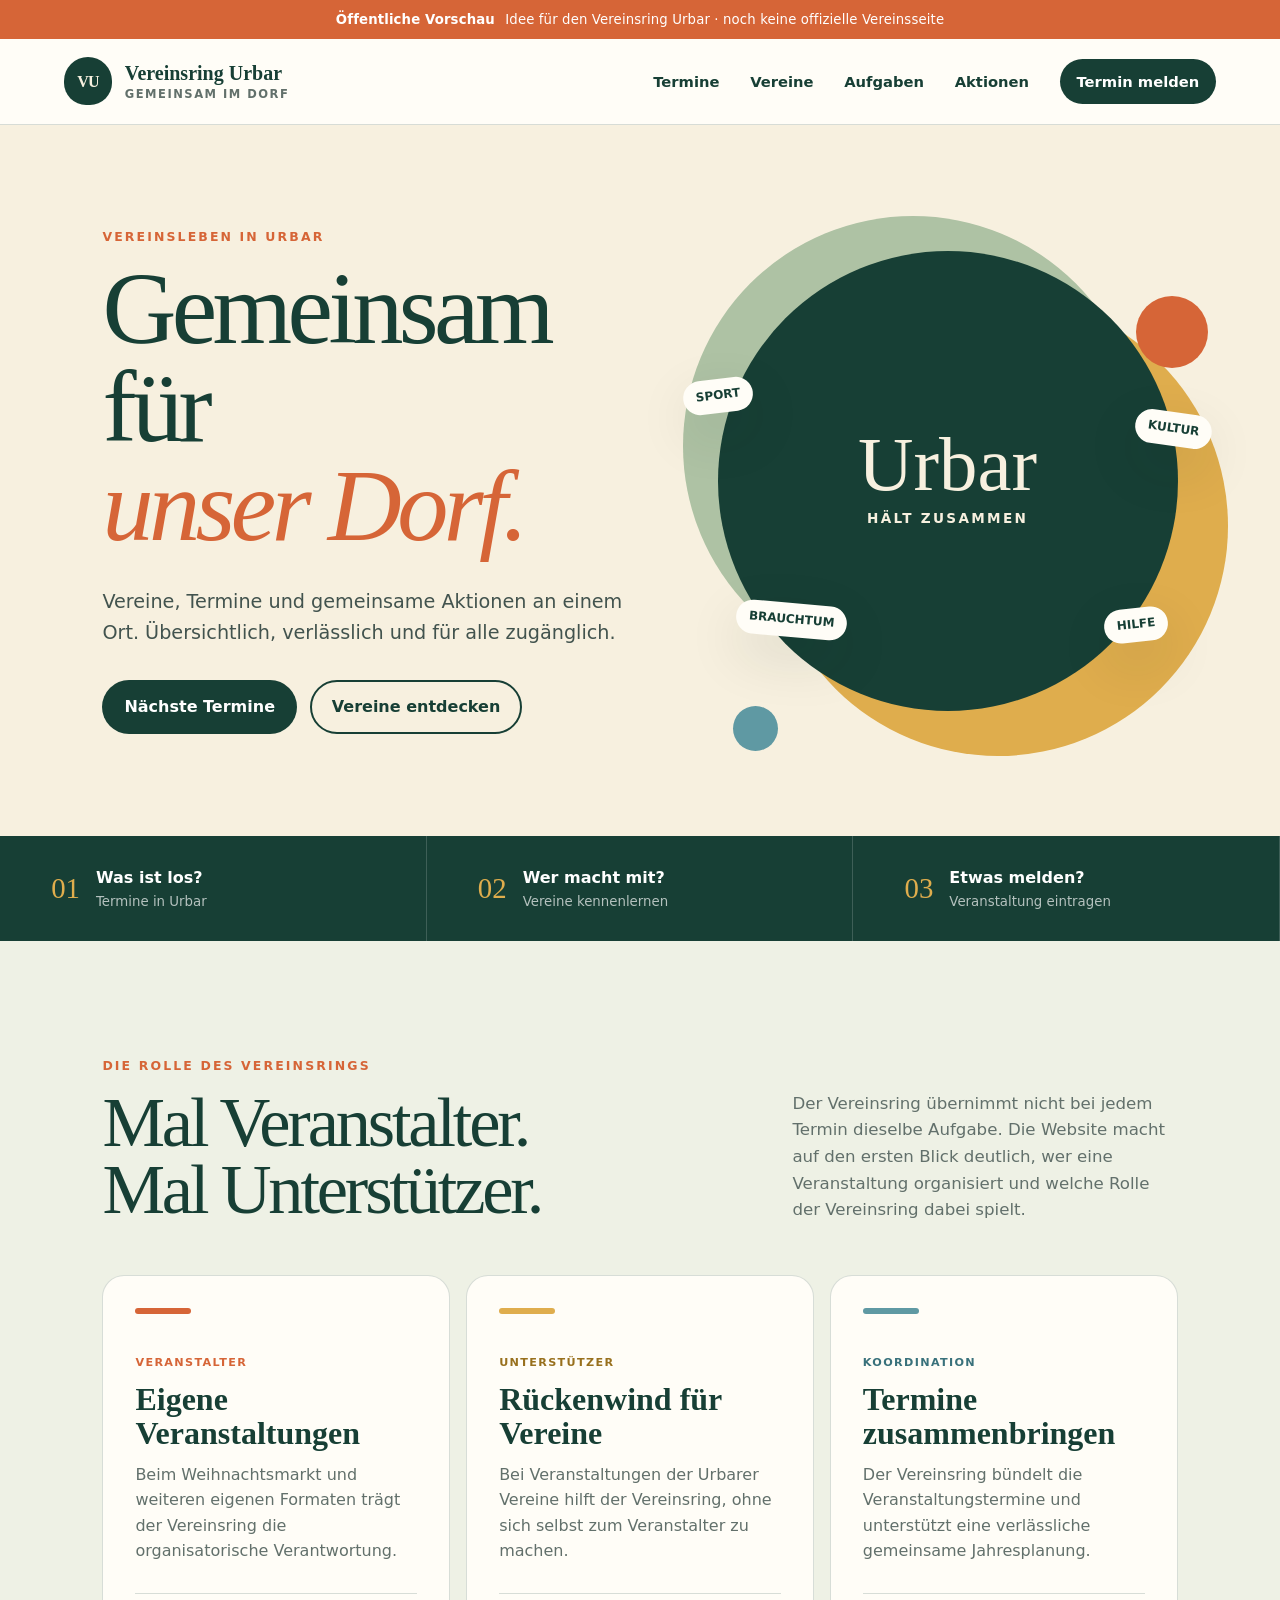
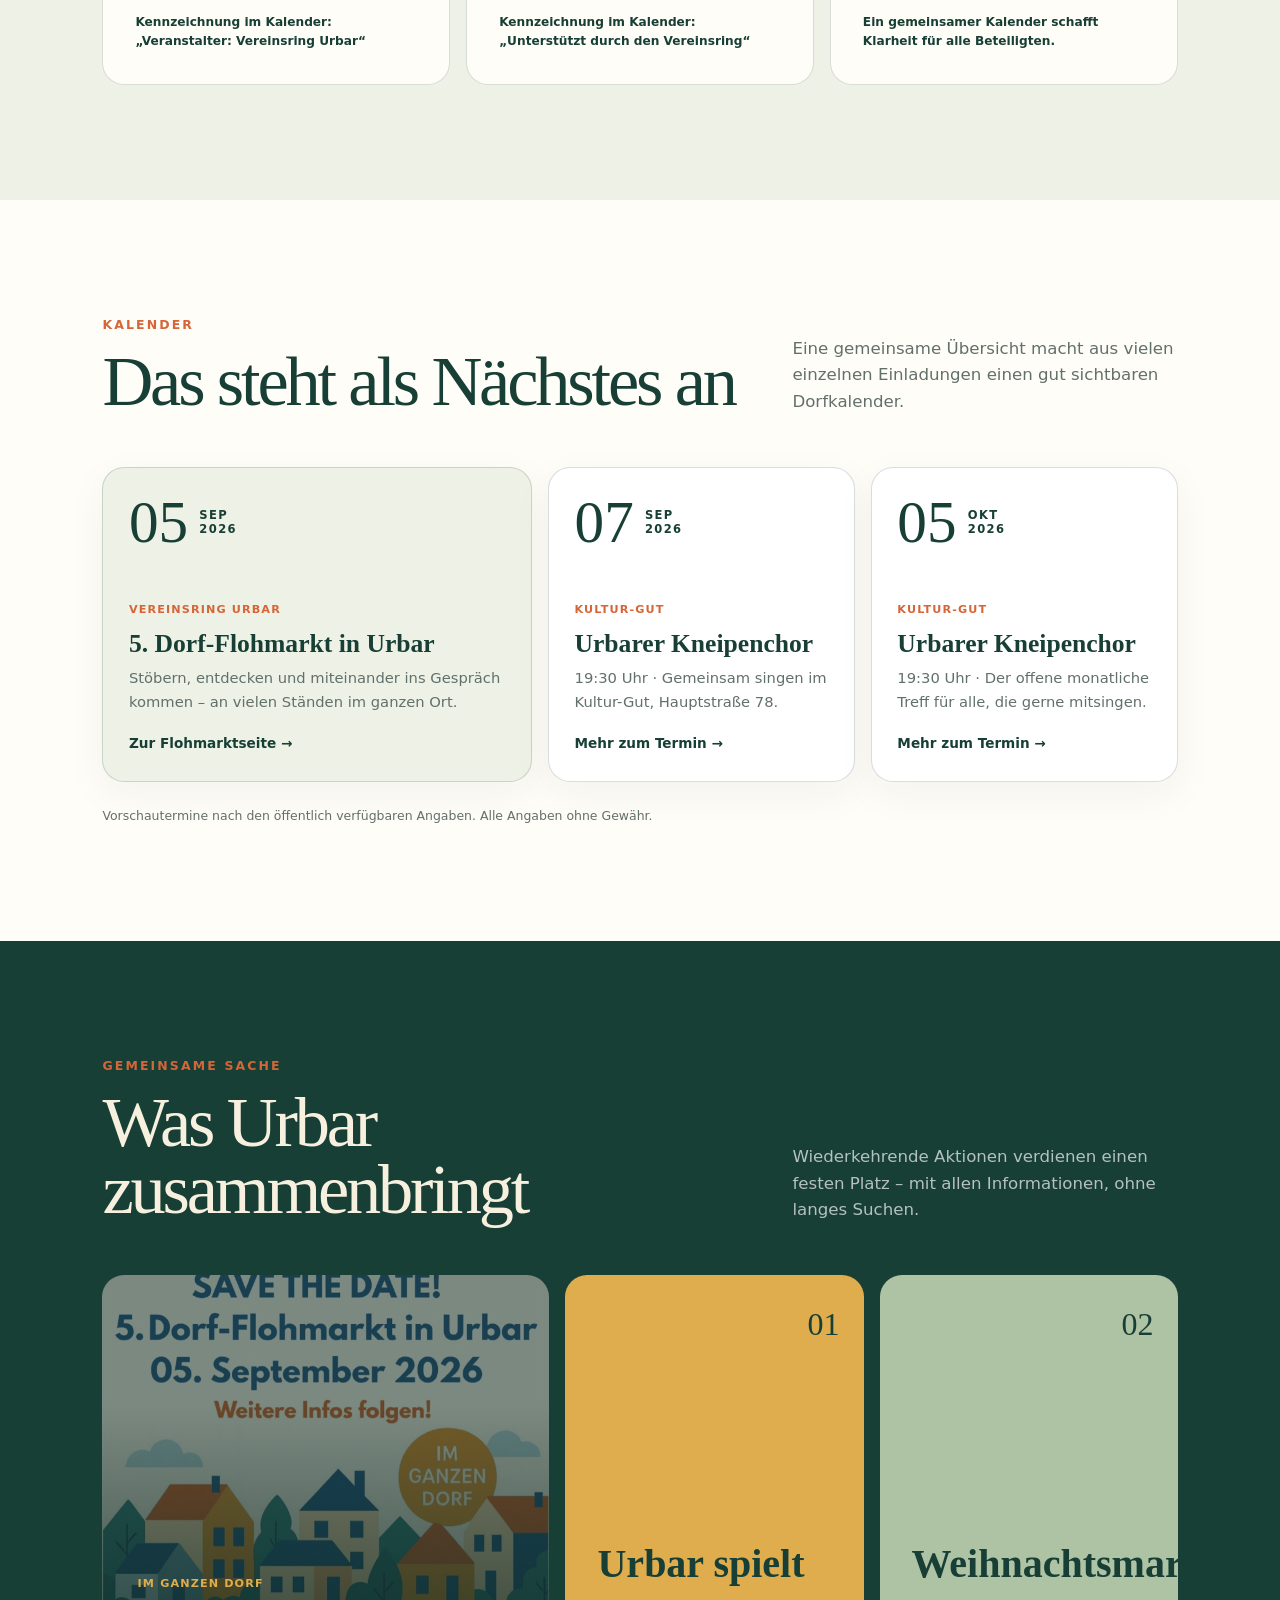
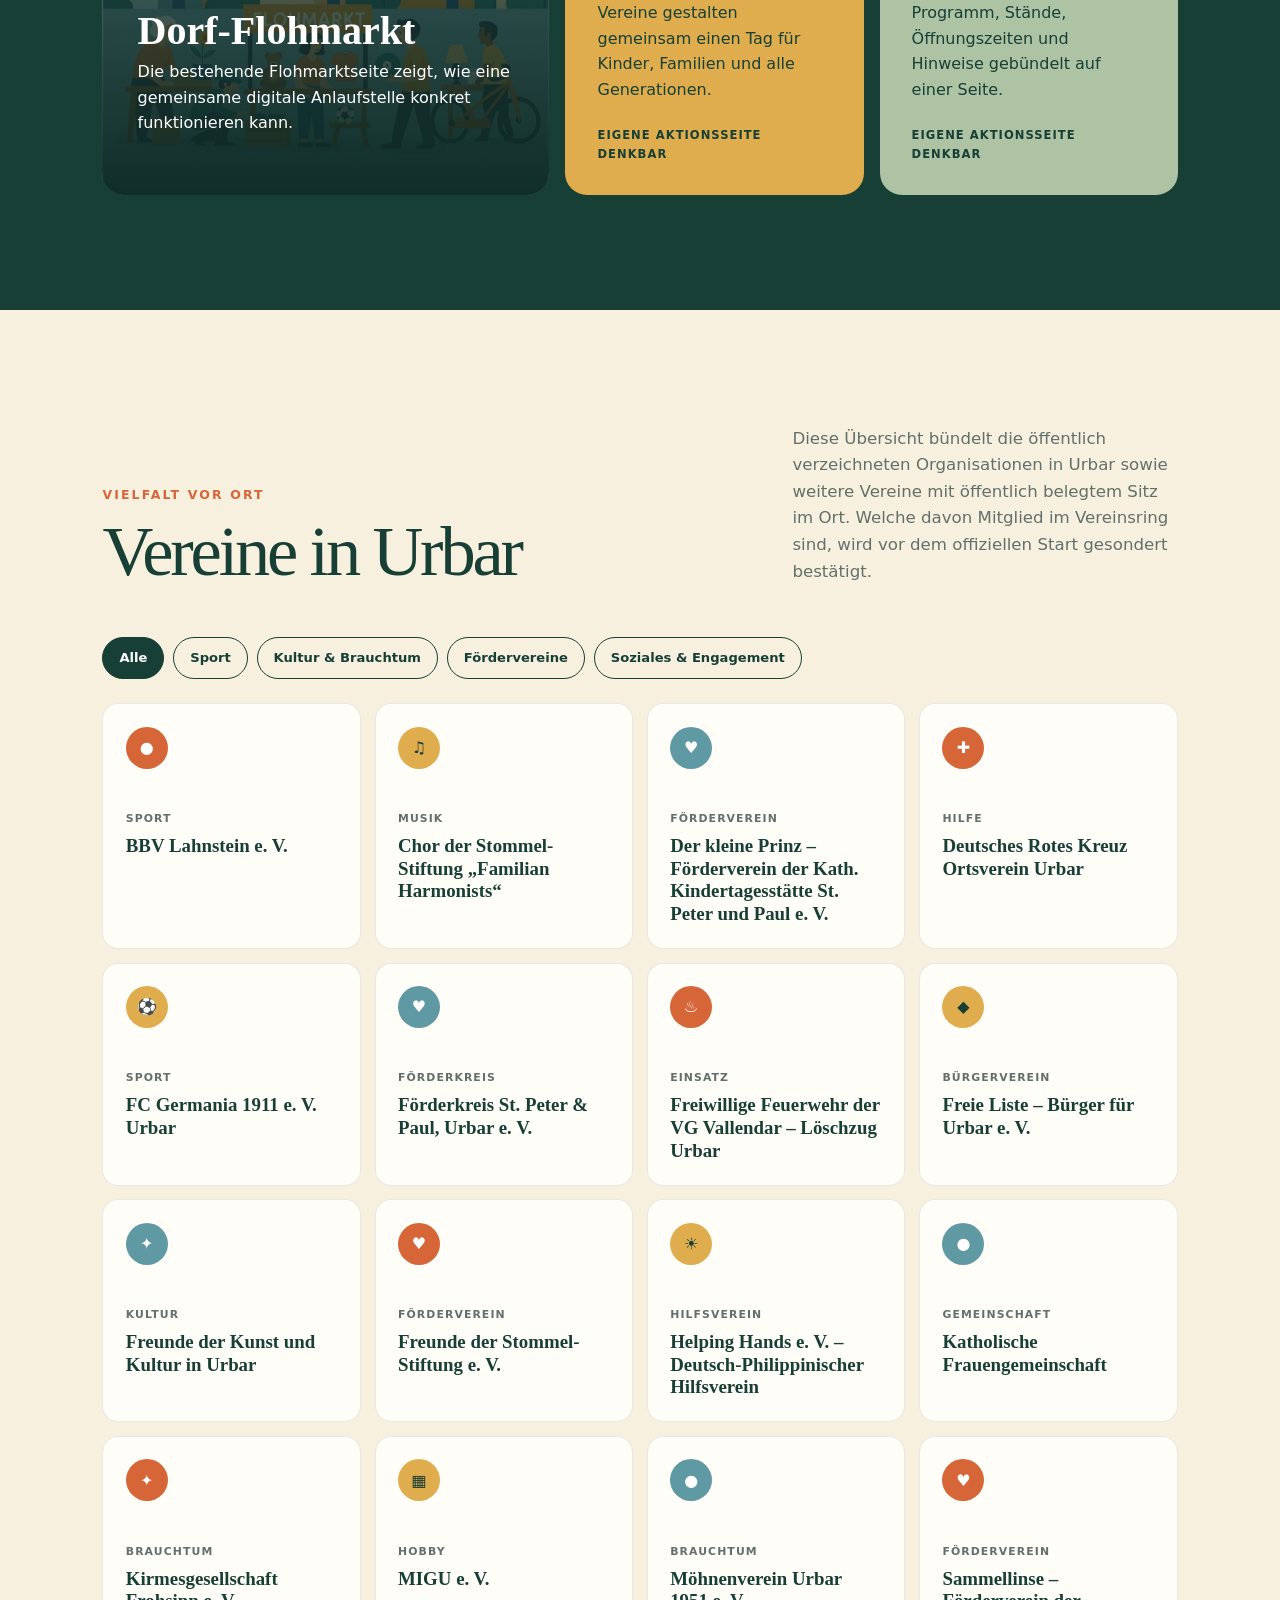
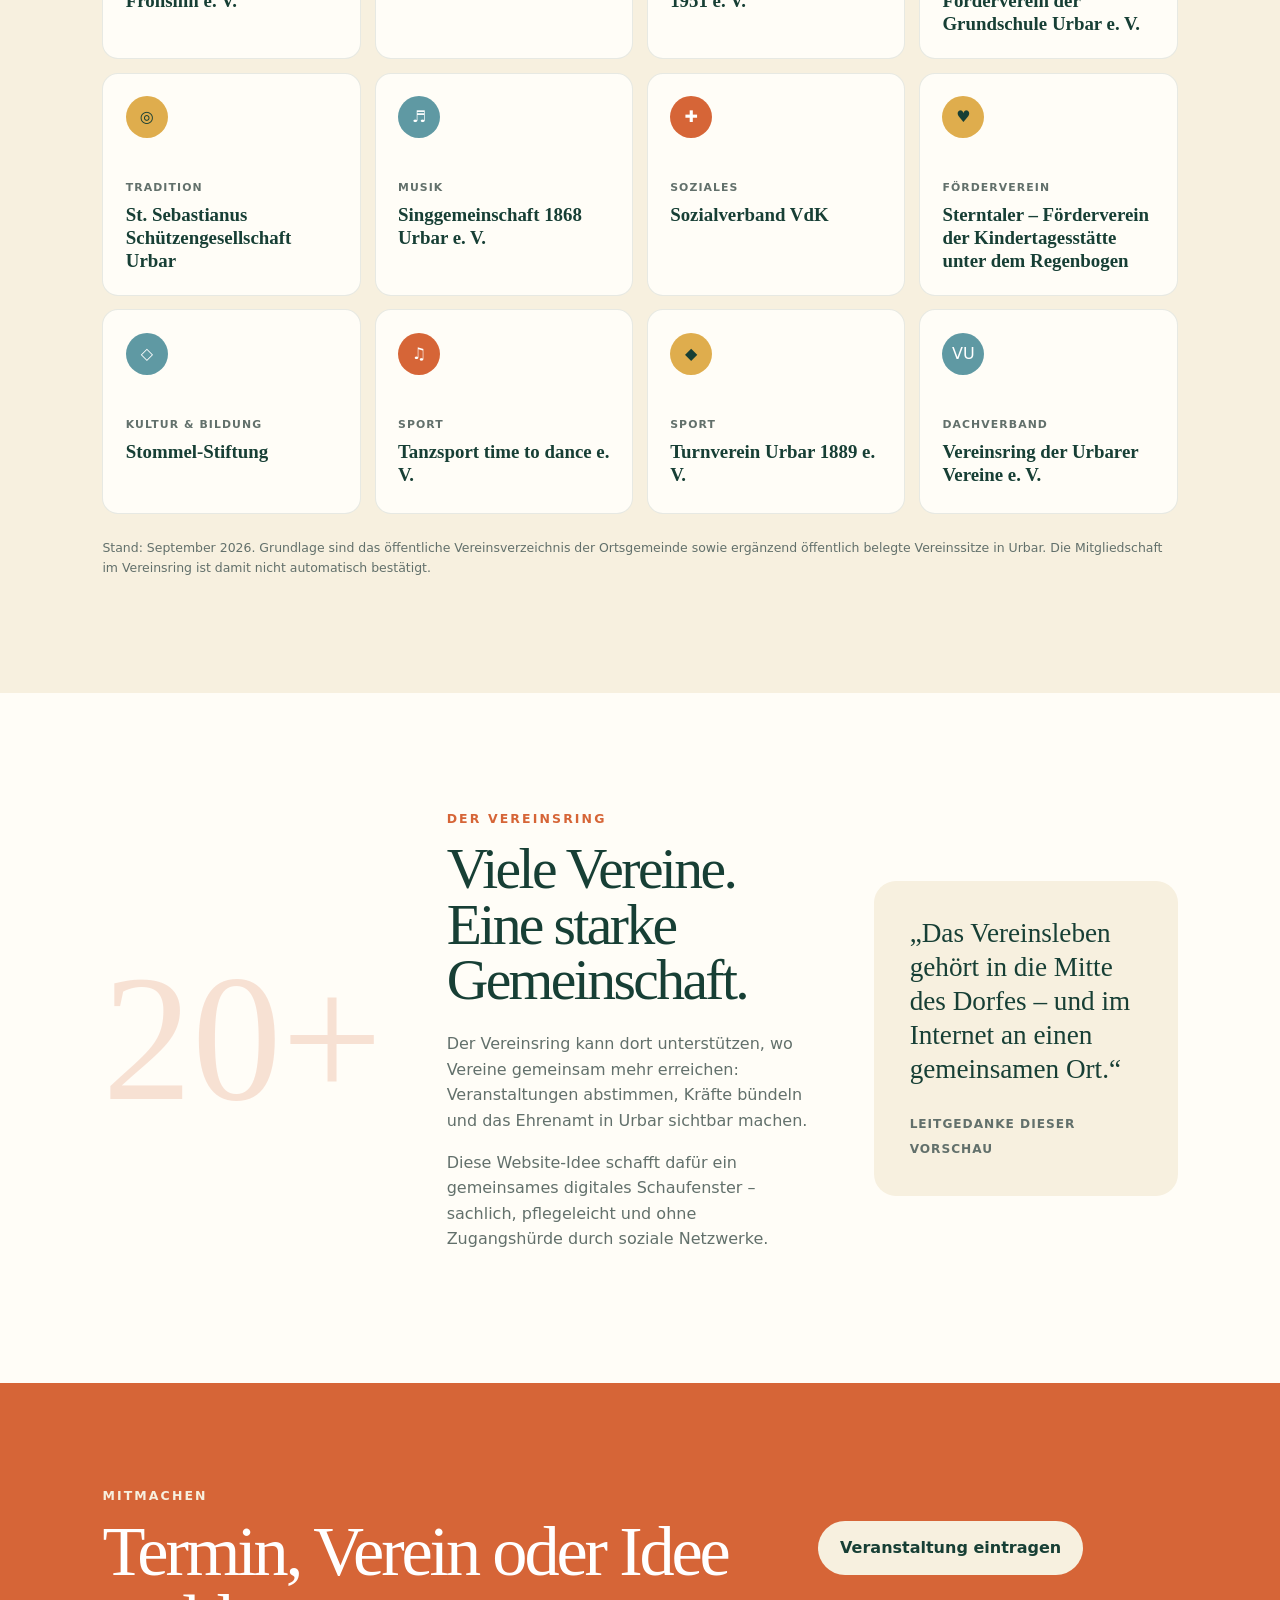
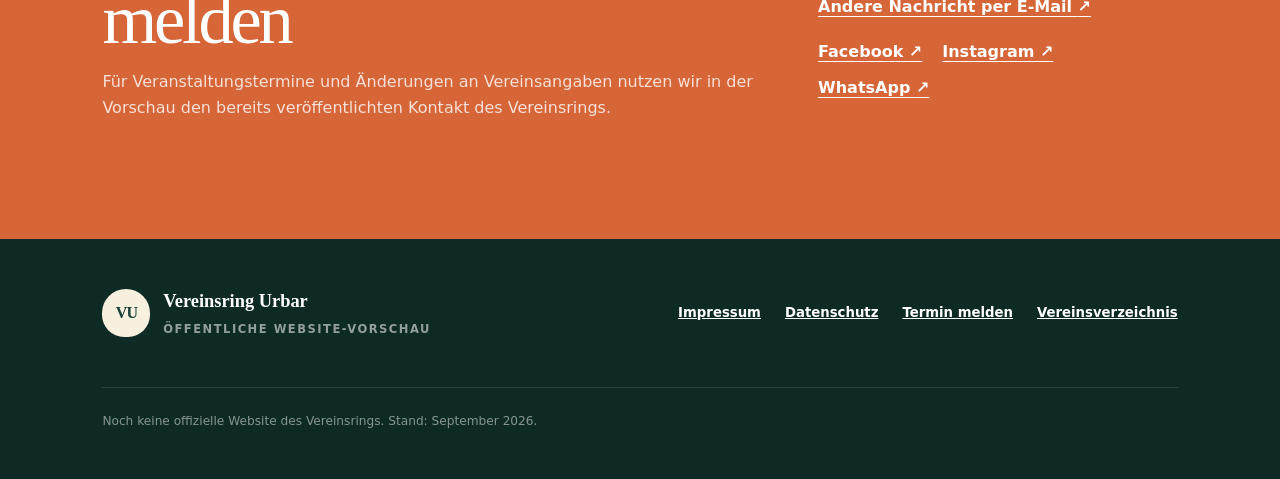
==== index.html @ b44de8c5 "Vereinsverzeichnis und Meldeformular vervollständigen" ====
<!doctype html>
<html lang="de">
<head>
  <meta charset="utf-8">
  <meta name="viewport" content="width=device-width, initial-scale=1">
  <meta name="description" content="Öffentliche Vorschau für eine gemeinsame Website des Vereinsrings und der Vereine in Urbar.">
  <meta name="theme-color" content="#173f35">
  <meta property="og:title" content="Vereinsring Urbar · Gemeinsam für unser Dorf">
  <meta property="og:description" content="Vereine, Termine und gemeinsame Aktionen in Urbar an einem Ort.">
  <meta property="og:type" content="website">
  <meta property="og:url" content="https://mpusceddu.github.io/vereinsring-urbar/">
  <meta property="og:image" content="https://mpusceddu.github.io/vereinsring-urbar/assets/og-vereinsring-urbar.png">
  <title>Vereinsring Urbar · Öffentliche Vorschau</title>
  <link rel="icon" href="assets/favicon.svg" type="image/svg+xml">
  <link rel="stylesheet" href="styles.css?v=20260902-9">
  <script src="script.js?v=20260902-1" defer></script>
</head>
<body>
  <a class="skip-link" href="#inhalt">Zum Inhalt springen</a>

  <div class="preview-bar">
    <strong>Öffentliche Vorschau</strong>
    <span>Idee für den Vereinsring Urbar · noch keine offizielle Vereinsseite</span>
  </div>

  <header class="site-header">
    <a class="brand" href="index.html" aria-label="Vereinsring Urbar – Startseite">
      <span class="brand-mark" aria-hidden="true">VU</span>
      <span>
        <strong>Vereinsring Urbar</strong>
        <small>Gemeinsam im Dorf</small>
      </span>
    </a>
    <button class="menu-button" type="button" aria-expanded="false" aria-controls="hauptnavigation">
      <span></span><span></span><span></span>
      <span class="sr-only">Menü öffnen</span>
    </button>
    <nav id="hauptnavigation" class="main-nav" aria-label="Hauptnavigation">
      <a href="#termine">Termine</a>
      <a href="#vereine">Vereine</a>
      <a href="#aufgaben">Aufgaben</a>
      <a href="#aktionen">Aktionen</a>
      <a class="nav-button" href="veranstaltung-melden.html">Termin melden</a>
    </nav>
  </header>

  <main id="inhalt">
    <section class="hero">
      <div class="hero-copy">
        <p class="eyebrow">Vereinsleben in Urbar</p>
        <h1>Gemeinsam für<br><em>unser Dorf.</em></h1>
        <p class="hero-lead">Vereine, Termine und gemeinsame Aktionen an einem Ort. Übersichtlich, verlässlich und für alle zugänglich.</p>
        <div class="hero-actions">
          <a class="button button-primary" href="#termine">Nächste Termine</a>
          <a class="button button-secondary" href="#vereine">Vereine entdecken</a>
        </div>
      </div>
      <div class="hero-visual" aria-hidden="true">
        <div class="community-circle">
          <span class="circle-word word-1">Sport</span>
          <span class="circle-word word-2">Kultur</span>
          <span class="circle-word word-3">Brauchtum</span>
          <span class="circle-word word-4">Hilfe</span>
          <strong>Urbar</strong>
          <small>hält zusammen</small>
        </div>
      </div>
    </section>

    <section class="quick-strip" aria-label="Schnelleinstieg">
      <a href="#termine"><span>01</span><strong>Was ist los?</strong><small>Termine in Urbar</small></a>
      <a href="#vereine"><span>02</span><strong>Wer macht mit?</strong><small>Vereine kennenlernen</small></a>
      <a href="veranstaltung-melden.html"><span>03</span><strong>Etwas melden?</strong><small>Veranstaltung eintragen</small></a>
    </section>

    <section id="aufgaben" class="section role-section">
      <div class="section-heading">
        <div>
          <p class="eyebrow">Die Rolle des Vereinsrings</p>
          <h2>Mal Veranstalter.<br>Mal Unterstützer.</h2>
        </div>
        <p>Der Vereinsring übernimmt nicht bei jedem Termin dieselbe Aufgabe. Die Website macht auf den ersten Blick deutlich, wer eine Veranstaltung organisiert und welche Rolle der Vereinsring dabei spielt.</p>
      </div>

      <div class="role-grid">
        <article class="role-card role-host">
          <span class="role-label">Veranstalter</span>
          <h3>Eigene Veranstaltungen</h3>
          <p>Beim Weihnachtsmarkt und weiteren eigenen Formaten trägt der Vereinsring die organisatorische Verantwortung.</p>
          <small>Kennzeichnung im Kalender: „Veranstalter: Vereinsring Urbar“</small>
        </article>
        <article class="role-card role-support">
          <span class="role-label">Unterstützer</span>
          <h3>Rückenwind für Vereine</h3>
          <p>Bei Veranstaltungen der Urbarer Vereine hilft der Vereinsring, ohne sich selbst zum Veranstalter zu machen.</p>
          <small>Kennzeichnung im Kalender: „Unterstützt durch den Vereinsring“</small>
        </article>
        <article class="role-card role-coordinate">
          <span class="role-label">Koordination</span>
          <h3>Termine zusammenbringen</h3>
          <p>Der Vereinsring bündelt die Veranstaltungstermine und unterstützt eine verlässliche gemeinsame Jahresplanung.</p>
          <small>Ein gemeinsamer Kalender schafft Klarheit für alle Beteiligten.</small>
        </article>
      </div>
    </section>

    <section id="termine" class="section section-light">
      <div class="section-heading">
        <div>
          <p class="eyebrow">Kalender</p>
          <h2>Das steht als Nächstes an</h2>
        </div>
        <p>Eine gemeinsame Übersicht macht aus vielen einzelnen Einladungen einen gut sichtbaren Dorfkalender.</p>
      </div>

      <div class="event-grid">
        <article class="event-card event-featured">
          <div class="date-block"><strong>05</strong><span>SEP<br>2026</span></div>
          <div class="event-content">
            <span class="tag">Vereinsring Urbar</span>
            <h3>5. Dorf-Flohmarkt in Urbar</h3>
            <p>Stöbern, entdecken und miteinander ins Gespräch kommen – an vielen Ständen im ganzen Ort.</p>
            <a href="https://dorfflohmarkt-urbar.de/">Zur Flohmarktseite <span aria-hidden="true">→</span></a>
          </div>
        </article>

        <article class="event-card">
          <div class="date-block"><strong>07</strong><span>SEP<br>2026</span></div>
          <div class="event-content">
            <span class="tag">Kultur-Gut</span>
            <h3>Urbarer Kneipenchor</h3>
            <p>19:30 Uhr · Gemeinsam singen im Kultur-Gut, Hauptstraße 78.</p>
            <a href="https://www.urbar.de/m/veranstaltungen/index.php">Mehr zum Termin <span aria-hidden="true">→</span></a>
          </div>
        </article>

        <article class="event-card">
          <div class="date-block"><strong>05</strong><span>OKT<br>2026</span></div>
          <div class="event-content">
            <span class="tag">Kultur-Gut</span>
            <h3>Urbarer Kneipenchor</h3>
            <p>19:30 Uhr · Der offene monatliche Treff für alle, die gerne mitsingen.</p>
            <a href="https://www.urbar.de/m/veranstaltungen/index.php">Mehr zum Termin <span aria-hidden="true">→</span></a>
          </div>
        </article>
      </div>
      <p class="source-note">Vorschautermine nach den öffentlich verfügbaren Angaben. Alle Angaben ohne Gewähr.</p>
    </section>

    <section id="aktionen" class="section section-ink">
      <div class="section-heading inverse">
        <div>
          <p class="eyebrow">Gemeinsame Sache</p>
          <h2>Was Urbar zusammenbringt</h2>
        </div>
        <p>Wiederkehrende Aktionen verdienen einen festen Platz – mit allen Informationen, ohne langes Suchen.</p>
      </div>

      <div class="action-grid">
        <article class="action-card action-image">
          <img src="assets/dorfflohmarkt-urbar-2026.jpg" alt="Ankündigung zum 5. Dorf-Flohmarkt in Urbar am 5. September 2026">
          <div>
            <span class="tag tag-light">Im ganzen Dorf</span>
            <h3>Dorf-Flohmarkt</h3>
            <p>Die bestehende Flohmarktseite zeigt, wie eine gemeinsame digitale Anlaufstelle konkret funktionieren kann.</p>
          </div>
        </article>
        <article class="action-card">
          <span class="action-number">01</span>
          <h3>Urbar spielt</h3>
          <p>Vereine gestalten gemeinsam einen Tag für Kinder, Familien und alle Generationen.</p>
          <span class="status">Eigene Aktionsseite denkbar</span>
        </article>
        <article class="action-card">
          <span class="action-number">02</span>
          <h3>Weihnachtsmarkt</h3>
          <p>Programm, Stände, Öffnungszeiten und Hinweise gebündelt auf einer Seite.</p>
          <span class="status">Eigene Aktionsseite denkbar</span>
        </article>
      </div>
    </section>

    <section id="vereine" class="section section-paper">
      <div class="section-heading">
        <div>
          <p class="eyebrow">Vielfalt vor Ort</p>
          <h2>Vereine in Urbar</h2>
        </div>
        <p>Diese Übersicht bündelt die öffentlich verzeichneten Organisationen in Urbar sowie weitere Vereine mit öffentlich belegtem Sitz im Ort. Welche davon Mitglied im Vereinsring sind, wird vor dem offiziellen Start gesondert bestätigt.</p>
      </div>

      <div class="filter-row" role="group" aria-label="Vereine filtern">
        <button class="filter-button active" type="button" data-filter="alle">Alle</button>
        <button class="filter-button" type="button" data-filter="sport">Sport</button>
        <button class="filter-button" type="button" data-filter="kultur">Kultur &amp; Brauchtum</button>
        <button class="filter-button" type="button" data-filter="foerder">Fördervereine</button>
        <button class="filter-button" type="button" data-filter="engagement">Soziales &amp; Engagement</button>
      </div>

      <div class="club-grid">
        <article class="club-card" data-category="sport"><span class="club-icon" aria-hidden="true">●</span><small>Sport</small><h3>BBV Lahnstein e. V.</h3></article>
        <article class="club-card" data-category="kultur"><span class="club-icon" aria-hidden="true">♫</span><small>Musik</small><h3>Chor der Stommel-Stiftung „Familian Harmonists“</h3></article>
        <article class="club-card" data-category="foerder"><span class="club-icon" aria-hidden="true">♥</span><small>Förderverein</small><h3>Der kleine Prinz – Förderverein der Kath. Kindertagesstätte St. Peter und Paul e. V.</h3></article>
        <article class="club-card" data-category="engagement"><span class="club-icon" aria-hidden="true">✚</span><small>Hilfe</small><h3>Deutsches Rotes Kreuz Ortsverein Urbar</h3></article>
        <article class="club-card" data-category="sport"><span class="club-icon" aria-hidden="true">⚽</span><small>Sport</small><h3>FC Germania 1911 e. V. Urbar</h3></article>
        <article class="club-card" data-category="foerder"><span class="club-icon" aria-hidden="true">♥</span><small>Förderkreis</small><h3>Förderkreis St. Peter &amp; Paul, Urbar e. V.</h3></article>
        <article class="club-card" data-category="engagement"><span class="club-icon" aria-hidden="true">♨</span><small>Einsatz</small><h3>Freiwillige Feuerwehr der VG Vallendar – Löschzug Urbar</h3></article>
        <article class="club-card" data-category="engagement"><span class="club-icon" aria-hidden="true">◆</span><small>Bürgerverein</small><h3>Freie Liste – Bürger für Urbar e. V.</h3></article>
        <article class="club-card" data-category="kultur"><span class="club-icon" aria-hidden="true">✦</span><small>Kultur</small><h3>Freunde der Kunst und Kultur in Urbar</h3></article>
        <article class="club-card" data-category="foerder"><span class="club-icon" aria-hidden="true">♥</span><small>Förderverein</small><h3>Freunde der Stommel-Stiftung e. V.</h3></article>
        <article class="club-card" data-category="engagement"><span class="club-icon" aria-hidden="true">☀</span><small>Hilfsverein</small><h3>Helping Hands e. V. – Deutsch-Philippinischer Hilfsverein</h3></article>
        <article class="club-card" data-category="engagement"><span class="club-icon" aria-hidden="true">●</span><small>Gemeinschaft</small><h3>Katholische Frauengemeinschaft</h3></article>
        <article class="club-card" data-category="kultur"><span class="club-icon" aria-hidden="true">✦</span><small>Brauchtum</small><h3>Kirmesgesellschaft Frohsinn e. V.</h3></article>
        <article class="club-card" data-category="kultur"><span class="club-icon" aria-hidden="true">▦</span><small>Hobby</small><h3>MIGU e. V.</h3></article>
        <article class="club-card" data-category="kultur"><span class="club-icon" aria-hidden="true">●</span><small>Brauchtum</small><h3>Möhnenverein Urbar 1951 e. V.</h3></article>
        <article class="club-card" data-category="foerder"><span class="club-icon" aria-hidden="true">♥</span><small>Förderverein</small><h3>Sammellinse – Förderverein der Grundschule Urbar e. V.</h3></article>
        <article class="club-card" data-category="kultur"><span class="club-icon" aria-hidden="true">◎</span><small>Tradition</small><h3>St. Sebastianus Schützengesellschaft Urbar</h3></article>
        <article class="club-card" data-category="kultur"><span class="club-icon" aria-hidden="true">♬</span><small>Musik</small><h3>Singgemeinschaft 1868 Urbar e. V.</h3></article>
        <article class="club-card" data-category="engagement"><span class="club-icon" aria-hidden="true">✚</span><small>Soziales</small><h3>Sozialverband VdK</h3></article>
        <article class="club-card" data-category="foerder"><span class="club-icon" aria-hidden="true">♥</span><small>Förderverein</small><h3>Sterntaler – Förderverein der Kindertagesstätte unter dem Regenbogen</h3></article>
        <article class="club-card" data-category="kultur"><span class="club-icon" aria-hidden="true">◇</span><small>Kultur &amp; Bildung</small><h3>Stommel-Stiftung</h3></article>
        <article class="club-card" data-category="sport"><span class="club-icon" aria-hidden="true">♫</span><small>Sport</small><h3>Tanzsport time to dance e. V.</h3></article>
        <article class="club-card" data-category="sport"><span class="club-icon" aria-hidden="true">◆</span><small>Sport</small><h3>Turnverein Urbar 1889 e. V.</h3></article>
        <article class="club-card" data-category="engagement"><span class="club-icon" aria-hidden="true">VU</span><small>Dachverband</small><h3>Vereinsring der Urbarer Vereine e. V.</h3></article>
      </div>
      <p class="source-note">Stand: September 2026. Grundlage sind das öffentliche Vereinsverzeichnis der Ortsgemeinde sowie ergänzend öffentlich belegte Vereinssitze in Urbar. Die Mitgliedschaft im Vereinsring ist damit nicht automatisch bestätigt.</p>
    </section>

    <section id="ueber-uns" class="section story-section">
      <div class="story-number" aria-hidden="true">20+</div>
      <div class="story-copy">
        <p class="eyebrow">Der Vereinsring</p>
        <h2>Viele Vereine.<br>Eine starke Gemeinschaft.</h2>
        <p>Der Vereinsring kann dort unterstützen, wo Vereine gemeinsam mehr erreichen: Veranstaltungen abstimmen, Kräfte bündeln und das Ehrenamt in Urbar sichtbar machen.</p>
        <p>Diese Website-Idee schafft dafür ein gemeinsames digitales Schaufenster – sachlich, pflegeleicht und ohne Zugangshürde durch soziale Netzwerke.</p>
      </div>
      <blockquote>
        <p>„Das Vereinsleben gehört in die Mitte des Dorfes – und im Internet an einen gemeinsamen Ort.“</p>
        <cite>Leitgedanke dieser Vorschau</cite>
      </blockquote>
    </section>

    <section id="kontakt" class="contact-section">
      <div>
        <p class="eyebrow">Mitmachen</p>
        <h2>Termin, Verein oder Idee melden</h2>
        <p>Für Veranstaltungstermine und Änderungen an Vereinsangaben nutzen wir in der Vorschau den bereits veröffentlichten Kontakt des Vereinsrings.</p>
      </div>
      <div class="contact-actions">
        <a class="button button-cream" href="veranstaltung-melden.html">Veranstaltung eintragen</a>
        <a class="text-link" href="mailto:timokraemer96@gmx.de?subject=Vereinsring%20Urbar%20%E2%80%93%20Website">Andere Nachricht per E-Mail <span aria-hidden="true">↗</span></a>
        <nav class="contact-socials" aria-label="Vereinsring in den sozialen Medien">
          <a class="text-link" href="https://www.facebook.com/VereinsringUrbar/">Facebook <span aria-hidden="true">↗</span></a>
          <a class="text-link" href="https://www.instagram.com/vereinsring_urbar/">Instagram <span aria-hidden="true">↗</span></a>
          <a class="text-link" href="https://whatsapp.com/channel/0029VagOFVU1yT2HY61JcT3L">WhatsApp <span aria-hidden="true">↗</span></a>
        </nav>
      </div>
    </section>
  </main>

  <footer class="site-footer">
    <div class="footer-brand">
      <span class="brand-mark" aria-hidden="true">VU</span>
      <div><strong>Vereinsring Urbar</strong><small>Öffentliche Website-Vorschau</small></div>
    </div>
    <nav aria-label="Rechtliche Hinweise">
      <a href="impressum.html">Impressum</a>
      <a href="datenschutz.html">Datenschutz</a>
      <a href="veranstaltung-melden.html">Termin melden</a>
      <a href="#vereine">Vereinsverzeichnis</a>
    </nav>
    <p class="footer-note">Noch keine offizielle Website des Vereinsrings. Stand: September 2026.</p>
  </footer>
</body>
</html>
---- styles.css ----
:root {
  --ink: #173f35;
  --ink-dark: #0e2a24;
  --cream: #f7f0df;
  --paper: #fffdf7;
  --orange: #d66537;
  --gold: #dfad4d;
  --sage: #aec2a4;
  --blue: #5f99a3;
  --text: #18312b;
  --muted: #62706b;
  --line: rgba(23, 63, 53, .17);
  --shadow: 0 20px 55px rgba(15, 42, 36, .12);
  --radius: 22px;
}

* { box-sizing: border-box; }
html { scroll-behavior: smooth; }
body { margin: 0; color: var(--text); background: var(--paper); font-family: Inter, ui-sans-serif, system-ui, -apple-system, BlinkMacSystemFont, "Segoe UI", sans-serif; line-height: 1.6; }
a { color: inherit; }
img { display: block; max-width: 100%; }
button, a { -webkit-tap-highlight-color: transparent; }
.sr-only { position: absolute; width: 1px; height: 1px; padding: 0; margin: -1px; overflow: hidden; clip: rect(0, 0, 0, 0); white-space: nowrap; border: 0; }
.skip-link { position: fixed; top: -100px; left: 1rem; z-index: 100; padding: .7rem 1rem; background: white; }
.skip-link:focus { top: 1rem; }

.preview-bar { display: flex; justify-content: center; gap: .65rem; padding: .55rem 1rem; color: white; background: var(--orange); font-size: .83rem; letter-spacing: .01em; text-align: center; }
.site-header { position: sticky; top: 0; z-index: 50; display: flex; align-items: center; justify-content: space-between; gap: 2rem; min-height: 86px; padding: 0 clamp(1.25rem, 5vw, 5rem); background: rgba(255, 253, 247, .94); border-bottom: 1px solid var(--line); backdrop-filter: blur(14px); }
.brand { display: inline-flex; align-items: center; gap: .8rem; color: var(--ink); text-decoration: none; line-height: 1.1; }
.brand strong { display: block; font-family: Georgia, "Times New Roman", serif; font-size: 1.25rem; }
.brand small, .footer-brand small { display: block; margin-top: .24rem; color: var(--muted); font-size: .72rem; font-weight: 700; letter-spacing: .13em; text-transform: uppercase; }
.brand-mark { display: grid; place-items: center; width: 48px; height: 48px; color: var(--cream); background: var(--ink); border-radius: 50% 50% 46% 46%; font-family: Georgia, serif; font-weight: 700; letter-spacing: -.05em; }
.main-nav { display: flex; align-items: center; gap: clamp(1rem, 2.4vw, 2.25rem); }
.main-nav a { color: var(--ink); font-size: .92rem; font-weight: 750; text-decoration: none; }
.main-nav a:not(.nav-button):hover { color: var(--orange); }
.nav-button { padding: .65rem 1.05rem; color: white !important; background: var(--ink); border-radius: 999px; }
.menu-button { display: none; width: 44px; height: 44px; padding: 10px; background: transparent; border: 0; }
.menu-button > span:not(.sr-only) { display: block; height: 2px; margin: 5px 0; background: var(--ink); }

.hero { min-height: 690px; display: grid; grid-template-columns: 1.12fr .88fr; align-items: center; gap: 4rem; padding: clamp(4rem, 8vw, 8rem) clamp(1.25rem, 8vw, 8rem); overflow: hidden; background: var(--cream); }
.eyebrow { margin: 0 0 .8rem; color: var(--orange); font-size: .78rem; font-weight: 850; letter-spacing: .17em; text-transform: uppercase; }
.hero h1, .section h2, .contact-section h2, .legal-card h1 { margin: 0; color: var(--ink); font-family: Georgia, "Times New Roman", serif; font-weight: 500; line-height: .96; letter-spacing: -.045em; }
.hero h1 { max-width: 770px; font-size: clamp(4rem, 8vw, 7.8rem); }
.hero h1 em { color: var(--orange); font-weight: 500; }
.hero-lead { max-width: 650px; margin: 2rem 0; color: #42534e; font-size: clamp(1.06rem, 1.5vw, 1.28rem); }
.hero-actions { display: flex; flex-wrap: wrap; gap: .8rem; }
.button { display: inline-flex; align-items: center; justify-content: center; min-height: 50px; padding: .75rem 1.25rem; border: 2px solid transparent; border-radius: 999px; font-weight: 800; text-decoration: none; transition: transform .2s ease, background .2s ease; }
.button:hover { transform: translateY(-2px); }
.button-primary { color: white; background: var(--ink); }
.button-secondary { color: var(--ink); background: transparent; border-color: var(--ink); }
.hero-visual { position: relative; display: grid; place-items: center; min-height: 440px; }
.community-circle { position: relative; display: grid; place-content: center; width: min(36vw, 460px); aspect-ratio: 1; color: var(--cream); background: var(--ink); border-radius: 50%; text-align: center; box-shadow: 50px 45px 0 var(--gold), -35px -35px 0 var(--sage); }
.community-circle::before, .community-circle::after { content: ""; position: absolute; border-radius: 50%; }
.community-circle::before { width: 72px; height: 72px; right: -30px; top: 45px; background: var(--orange); }
.community-circle::after { width: 45px; height: 45px; left: 15px; bottom: -40px; background: var(--blue); }
.community-circle strong { font-family: Georgia, serif; font-size: clamp(3.5rem, 6vw, 6rem); font-weight: 500; line-height: .85; }
.community-circle small { margin-top: .65rem; font-size: .85rem; font-weight: 800; letter-spacing: .17em; text-transform: uppercase; }
.circle-word { position: absolute; padding: .45rem .8rem; color: var(--ink); background: var(--paper); border-radius: 999px; font-size: .75rem; font-weight: 850; text-transform: uppercase; box-shadow: var(--shadow); }
.word-1 { left: -35px; top: 28%; transform: rotate(-7deg); }
.word-2 { right: -35px; top: 35%; transform: rotate(8deg); }
.word-3 { left: 4%; bottom: 16%; transform: rotate(5deg); }
.word-4 { right: 2%; bottom: 15%; transform: rotate(-6deg); }

.quick-strip { display: grid; grid-template-columns: repeat(3, 1fr); color: white; background: var(--ink); }
.quick-strip a { display: grid; grid-template-columns: auto 1fr; column-gap: 1rem; padding: 1.8rem clamp(1.25rem, 4vw, 4rem); text-decoration: none; border-right: 1px solid rgba(255,255,255,.17); }
.quick-strip span { grid-row: span 2; color: var(--gold); font-family: Georgia, serif; font-size: 1.8rem; }
.quick-strip strong { font-size: 1rem; }
.quick-strip small { color: rgba(255,255,255,.68); }

.section { padding: clamp(5rem, 9vw, 9rem) clamp(1.25rem, 8vw, 8rem); }
.section-light { background: var(--paper); }
.section-paper { background: var(--cream); }
.section-ink { color: white; background: var(--ink); }
.role-section { background: #eef1e5; }
.section-heading { display: grid; grid-template-columns: 1.25fr .75fr; align-items: end; gap: 3rem; margin-bottom: 3.2rem; }
.section-heading h2, .contact-section h2 { font-size: clamp(2.8rem, 5.5vw, 5rem); }
.section-heading > p { max-width: 520px; margin: 0; color: var(--muted); font-size: 1.04rem; }
.section-heading.inverse h2 { color: var(--cream); }
.section-heading.inverse > p { color: rgba(255,255,255,.68); }

.event-grid { display: grid; grid-template-columns: 1.4fr 1fr 1fr; gap: 1rem; }
.event-card { min-height: 315px; display: flex; flex-direction: column; justify-content: space-between; padding: 1.6rem; background: white; border: 1px solid var(--line); border-radius: var(--radius); box-shadow: 0 12px 40px rgba(15,42,36,.05); }
.event-card.event-featured { background: #eef1e5; }
.date-block { display: flex; align-items: center; gap: .7rem; color: var(--ink); }
.date-block strong { font-family: Georgia, serif; font-size: 3.7rem; font-weight: 500; line-height: 1; }
.date-block span { font-size: .72rem; font-weight: 850; line-height: 1.2; letter-spacing: .12em; }
.event-content { margin-top: 2rem; }
.tag { display: inline-block; margin-bottom: .65rem; color: var(--orange); font-size: .7rem; font-weight: 850; letter-spacing: .1em; text-transform: uppercase; }
.event-card h3 { margin: 0 0 .55rem; color: var(--ink); font-family: Georgia, serif; font-size: clamp(1.45rem, 2vw, 2rem); line-height: 1.1; }
.event-card p { margin: 0 0 1rem; color: var(--muted); font-size: .92rem; }
.event-card a { color: var(--ink); font-size: .85rem; font-weight: 850; text-decoration: none; }
.source-note { margin: 1.5rem 0 0; color: var(--muted); font-size: .78rem; }

.role-grid { display: grid; grid-template-columns: repeat(3, 1fr); gap: 1rem; }
.role-card { min-height: 360px; display: flex; flex-direction: column; padding: 2rem; background: var(--paper); border: 1px solid var(--line); border-radius: var(--radius); }
.role-card::before { content: ""; width: 56px; height: 6px; margin-bottom: auto; background: var(--orange); border-radius: 999px; }
.role-support::before { background: var(--gold); }
.role-coordinate::before { background: var(--blue); }
.role-label { margin: 2.5rem 0 .7rem; color: var(--orange); font-size: .7rem; font-weight: 850; letter-spacing: .12em; text-transform: uppercase; }
.role-support .role-label { color: #98701d; }
.role-coordinate .role-label { color: #39717b; }
.role-card h3 { margin: 0 0 .7rem; color: var(--ink); font-family: Georgia, serif; font-size: 2rem; line-height: 1.05; }
.role-card p { margin: 0 0 1.8rem; color: var(--muted); }
.role-card small { margin-top: auto; padding-top: 1.2rem; color: var(--ink); border-top: 1px solid var(--line); font-size: .76rem; font-weight: 750; }

.action-grid { display: grid; grid-template-columns: 1.5fr 1fr 1fr; gap: 1rem; }
.action-card { min-height: 390px; position: relative; display: flex; flex-direction: column; justify-content: flex-end; padding: 2rem; color: var(--ink); background: var(--gold); border-radius: var(--radius); overflow: hidden; }
.action-card:nth-child(3) { background: var(--sage); }
.action-card h3 { margin: .5rem 0; font-family: Georgia, serif; font-size: 2.5rem; line-height: 1; }
.action-card p { margin: .5rem 0 1.5rem; }
.action-number { position: absolute; top: 1.5rem; right: 1.5rem; font-family: Georgia, serif; font-size: 2rem; }
.status { font-size: .72rem; font-weight: 850; letter-spacing: .09em; text-transform: uppercase; }
.action-image { min-height: 520px; padding: 0; color: white; background: var(--ink-dark); }
.action-image img { position: absolute; inset: 0; width: 100%; height: 100%; object-fit: cover; opacity: .46; }
.action-image::after { content: ""; position: absolute; inset: 25% 0 0; background: linear-gradient(transparent, rgba(14,42,36,.95)); }
.action-image > div { position: relative; z-index: 1; padding: 2.2rem; }
.tag-light { color: var(--gold); }

.filter-row { display: flex; flex-wrap: wrap; gap: .55rem; margin-bottom: 1.5rem; }
.filter-button { padding: .62rem 1rem; color: var(--ink); background: transparent; border: 1px solid var(--ink); border-radius: 999px; font: inherit; font-size: .82rem; font-weight: 750; cursor: pointer; }
.filter-button.active, .filter-button:hover { color: white; background: var(--ink); }
.club-grid { display: grid; grid-template-columns: repeat(4, 1fr); gap: .85rem; }
.club-card { min-height: 205px; padding: 1.4rem; background: var(--paper); border: 1px solid rgba(23,63,53,.1); border-radius: 16px; transition: transform .2s ease, box-shadow .2s ease; }
.club-card:hover { transform: translateY(-3px); box-shadow: 0 12px 35px rgba(15,42,36,.08); }
.club-card[hidden] { display: none; }
.club-icon { display: grid; place-items: center; width: 42px; height: 42px; margin-bottom: 2.2rem; color: white; background: var(--orange); border-radius: 50%; font-size: 1rem; }
.club-card:nth-child(3n) .club-icon { background: var(--blue); }
.club-card:nth-child(3n+2) .club-icon { color: var(--ink); background: var(--gold); }
.club-card small { color: var(--muted); font-size: .68rem; font-weight: 850; letter-spacing: .1em; text-transform: uppercase; }
.club-card h3 { margin: .35rem 0 0; color: var(--ink); font-family: Georgia, serif; font-size: 1.18rem; line-height: 1.2; }

.story-section { display: grid; grid-template-columns: .6fr 1.2fr 1fr; align-items: center; gap: 4rem; background: var(--paper); }
.story-number { color: var(--orange); font-family: Georgia, serif; font-size: clamp(6rem, 14vw, 14rem); line-height: .8; opacity: .18; }
.story-copy h2 { margin-bottom: 1.5rem; font-size: clamp(2.6rem, 4.5vw, 4.6rem); }
.story-copy p:not(.eyebrow) { color: var(--muted); }
blockquote { margin: 0; padding: 2.2rem; background: var(--cream); border-radius: var(--radius); }
blockquote p { margin: 0 0 1.5rem; color: var(--ink); font-family: Georgia, serif; font-size: 1.7rem; line-height: 1.25; }
blockquote cite { color: var(--muted); font-size: .76rem; font-style: normal; font-weight: 800; letter-spacing: .08em; text-transform: uppercase; }

.contact-section { display: grid; grid-template-columns: 1.3fr .7fr; align-items: center; gap: 3rem; padding: clamp(4rem, 8vw, 7rem) clamp(1.25rem, 8vw, 8rem); color: white; background: var(--orange); }
.contact-section .eyebrow { color: var(--cream); }
.contact-section h2 { color: white; }
.contact-section p:not(.eyebrow) { max-width: 660px; color: rgba(255,255,255,.8); }
.contact-actions { display: flex; flex-direction: column; align-items: flex-start; gap: 1.2rem; }
.button-cream { color: var(--ink); background: var(--cream); }
.text-link { font-weight: 800; text-underline-offset: 4px; }
.contact-socials { display: flex; flex-wrap: wrap; gap: .7rem 1.25rem; }

.site-footer { display: grid; grid-template-columns: 1fr auto; gap: 2rem; padding: 3rem clamp(1.25rem, 8vw, 8rem); color: white; background: var(--ink-dark); }
.footer-brand { display: flex; align-items: center; gap: .8rem; }
.footer-brand .brand-mark { color: var(--ink); background: var(--cream); }
.footer-brand strong { font-family: Georgia, serif; font-size: 1.15rem; }
.footer-brand small { color: rgba(255,255,255,.55); }
.site-footer nav { display: flex; flex-wrap: wrap; align-items: center; justify-content: flex-end; gap: 1.5rem; }
.site-footer nav a { font-size: .83rem; font-weight: 750; }
.footer-note { grid-column: 1 / -1; margin: 1rem 0 0; padding-top: 1.5rem; color: rgba(255,255,255,.5); border-top: 1px solid rgba(255,255,255,.12); font-size: .76rem; }

.legal-page { background: var(--cream); }
.legal-main { max-width: 920px; margin: 0 auto; padding: 5rem 1.25rem; }
.legal-card { padding: clamp(1.5rem, 5vw, 4.5rem); background: var(--paper); border-radius: var(--radius); box-shadow: var(--shadow); }
.legal-card h1 { margin-bottom: 3rem; font-size: clamp(3rem, 7vw, 5.5rem); }
.legal-card h2 { margin: 2.2rem 0 .6rem; color: var(--ink); font-family: Georgia, serif; font-size: 1.5rem; }
.legal-card p, .legal-card li { color: #53615d; }
.legal-card a:not(.button) { color: var(--ink); text-underline-offset: 3px; }
.legal-back { margin-top: 2rem; }

.submission-page { background: var(--cream); }
.submission-main { padding: clamp(2.5rem, 6vw, 5rem) clamp(1.25rem, 7vw, 7rem) clamp(4rem, 8vw, 7rem); }
.submission-intro { max-width: 1180px; margin: 0 auto 2.5rem; }
.submission-intro h1 { max-width: 900px; margin: 0; color: var(--ink); font-family: Georgia, "Times New Roman", serif; font-size: clamp(3.1rem, 7vw, 6.6rem); font-weight: 500; line-height: .95; letter-spacing: -.045em; }
.submission-intro > p:not(.eyebrow) { max-width: 760px; margin: 1.5rem 0 0; color: var(--muted); font-size: 1.08rem; }
.submission-layout { display: grid; grid-template-columns: minmax(0, 1fr) minmax(260px, 340px); align-items: start; gap: 1.5rem; max-width: 1180px; margin: 0 auto; }
.submission-card { padding: clamp(1.25rem, 4vw, 3rem); background: var(--paper); border: 1px solid var(--line); border-radius: var(--radius); box-shadow: var(--shadow); }
.form-section { margin: 0; padding: 0; border: 0; }
.form-section + .form-section { margin-top: 2.6rem; padding-top: 2.4rem; border-top: 1px solid var(--line); }
.form-section legend { width: 100%; margin-bottom: 1.25rem; color: var(--ink); font-family: Georgia, serif; font-size: 1.8rem; font-weight: 700; line-height: 1.1; }
.form-grid { display: grid; grid-template-columns: repeat(2, minmax(0, 1fr)); gap: 1.1rem; }
.form-field { display: flex; flex-direction: column; gap: .42rem; min-width: 0; }
.form-field-full { grid-column: 1 / -1; }
.form-field label, .choice-label { color: var(--ink); font-size: .82rem; font-weight: 800; }
.form-field input, .form-field select, .form-field textarea { width: 100%; min-height: 50px; padding: .72rem .82rem; color: var(--text); background: white; border: 1px solid rgba(23,63,53,.28); border-radius: 10px; font: inherit; }
.form-field textarea { min-height: 120px; resize: vertical; }
.form-field input:focus, .form-field select:focus, .form-field textarea:focus { outline: 3px solid rgba(214,101,55,.2); border-color: var(--orange); }
.field-note { margin: 0; color: var(--muted); font-size: .74rem; }
.choice-group { display: grid; gap: .65rem; }
.choice-card { display: grid; grid-template-columns: auto 1fr; gap: .7rem; padding: .85rem; background: #f5f4ea; border: 1px solid var(--line); border-radius: 10px; cursor: pointer; }
.choice-card input { width: 18px; height: 18px; margin-top: .2rem; accent-color: var(--orange); }
.choice-card strong { display: block; color: var(--ink); font-size: .86rem; }
.choice-card small { display: block; margin-top: .15rem; color: var(--muted); line-height: 1.35; }
.form-check { display: grid; grid-template-columns: auto 1fr; gap: .7rem; align-items: start; }
.form-check input { width: 18px; height: 18px; margin-top: .25rem; accent-color: var(--orange); }
.form-check label { color: var(--muted); font-size: .82rem; }
.form-check a { color: var(--ink); font-weight: 750; text-underline-offset: 3px; }
.form-actions { display: flex; flex-wrap: wrap; align-items: center; gap: 1rem; margin-top: 1.5rem; }
.form-actions button { cursor: pointer; font: inherit; }
.form-status { margin: 0; color: var(--muted); font-size: .82rem; }
.process-card { position: sticky; top: 112px; padding: 1.6rem; color: white; background: var(--ink); border-radius: var(--radius); }
.process-card h2 { margin: 0 0 1.3rem; color: var(--cream); font-family: Georgia, serif; font-size: 1.8rem; line-height: 1.05; }
.process-list { display: grid; gap: 1.25rem; margin: 0; padding: 0; list-style: none; counter-reset: process; }
.process-list li { display: grid; grid-template-columns: 34px 1fr; gap: .75rem; counter-increment: process; }
.process-list li::before { content: counter(process, decimal-leading-zero); color: var(--gold); font-family: Georgia, serif; font-size: 1.25rem; }
.process-list strong { display: block; font-size: .9rem; }
.process-list span { display: block; margin-top: .12rem; color: rgba(255,255,255,.68); font-size: .76rem; line-height: 1.45; }
.process-note { margin: 1.5rem 0 0; padding-top: 1.3rem; color: rgba(255,255,255,.68); border-top: 1px solid rgba(255,255,255,.16); font-size: .76rem; }

@media (max-width: 1050px) {
  .hero { min-height: auto; grid-template-columns: 1fr; }
  .hero-visual { min-height: 400px; }
  .community-circle { width: min(72vw, 420px); }
  .event-grid { grid-template-columns: 1fr 1fr; }
  .event-featured { grid-column: 1 / -1; }
  .action-grid { grid-template-columns: 1fr 1fr; }
  .action-image { grid-row: span 2; }
  .club-grid { grid-template-columns: repeat(3, 1fr); }
  .story-section { grid-template-columns: .5fr 1.5fr; }
  .story-section blockquote { grid-column: 2; }
  .role-grid { grid-template-columns: 1fr 1fr; }
  .role-card:last-child { grid-column: 1 / -1; min-height: 300px; }
}

@media (max-width: 900px) {
  .site-header { min-height: 76px; }
  .menu-button { display: block; }
  .main-nav { position: absolute; top: 100%; left: 0; right: 0; display: none; align-items: stretch; flex-direction: column; gap: 0; padding: .8rem 1.25rem 1.25rem; background: var(--paper); border-bottom: 1px solid var(--line); box-shadow: 0 20px 30px rgba(15,42,36,.1); }
  .main-nav.open { display: flex; }
  .main-nav a { padding: .8rem 0; }
  .nav-button { margin-top: .5rem; padding: .7rem 1rem !important; text-align: center; }
  .submission-layout { grid-template-columns: 1fr; }
  .process-card { position: static; order: -1; }
  .process-list { grid-template-columns: repeat(3, 1fr); }
}

@media (max-width: 760px) {
  .preview-bar { align-items: center; flex-direction: column; gap: 0; line-height: 1.4; }
  .site-header { min-height: 72px; }
  .brand-mark { width: 42px; height: 42px; }
  .brand strong { font-size: 1.05rem; }
  .menu-button { display: block; }
  .main-nav { position: absolute; top: 100%; left: 0; right: 0; display: none; align-items: stretch; flex-direction: column; gap: 0; padding: .8rem 1.25rem 1.25rem; background: var(--paper); border-bottom: 1px solid var(--line); box-shadow: 0 20px 30px rgba(15,42,36,.1); }
  .main-nav.open { display: flex; }
  .main-nav a { padding: .8rem 0; }
  .nav-button { margin-top: .5rem; padding: .7rem 1rem !important; text-align: center; }
  .hero { gap: 1rem; padding-top: 4.5rem; }
  .hero h1 { font-size: clamp(3.25rem, 18vw, 5rem); }
  .hero-visual { min-height: 350px; }
  .community-circle { width: min(77vw, 330px); box-shadow: 25px 25px 0 var(--gold), -18px -18px 0 var(--sage); }
  .circle-word { font-size: .6rem; }
  .word-1 { left: -15px; } .word-2 { right: -15px; }
  .quick-strip { grid-template-columns: 1fr; }
  .quick-strip a { border-right: 0; border-bottom: 1px solid rgba(255,255,255,.17); }
  .section-heading, .contact-section { grid-template-columns: 1fr; gap: 1.5rem; }
  .role-grid { grid-template-columns: 1fr; }
  .role-card, .role-card:last-child { grid-column: auto; min-height: 310px; }
  .event-grid, .action-grid { grid-template-columns: 1fr; }
  .event-featured { grid-column: auto; }
  .event-card { min-height: 290px; }
  .action-image { grid-row: auto; min-height: 510px; }
  .action-card:not(.action-image) { min-height: 310px; }
  .club-grid { grid-template-columns: 1fr 1fr; }
  .story-section { grid-template-columns: 1fr; gap: 2rem; }
  .story-number { font-size: 7rem; }
  .story-section blockquote { grid-column: auto; }
  .site-footer { grid-template-columns: 1fr; }
  .site-footer nav { justify-content: flex-start; }
  .submission-main { padding-top: 2.5rem; }
  .form-grid { grid-template-columns: 1fr; }
  .form-field-full { grid-column: auto; }
  .process-list { grid-template-columns: 1fr; }
}

@media (max-width: 480px) {
  .legal-page .site-header .button { display: none; }
  .section-heading { grid-template-columns: minmax(0, 1fr); }
  .section-heading h2, .contact-section h2 { font-size: 2.35rem; overflow-wrap: anywhere; }
  .role-grid { grid-template-columns: minmax(0, 1fr); }
  .role-card { min-width: 0; padding: 1.5rem; }
  .role-card h3, .role-card small { overflow-wrap: anywhere; }
  .hero-actions .button { width: 100%; }
  .club-grid { grid-template-columns: 1fr; }
  .club-card { min-height: 175px; }
  .club-icon { margin-bottom: 1.5rem; }
  .submission-intro h1 { font-size: clamp(2.75rem, 15vw, 4rem); overflow-wrap: anywhere; }
  .submission-card { padding: 1.1rem; }
  .form-actions .button { width: 100%; }
}

@media (prefers-reduced-motion: reduce) {
  html { scroll-behavior: auto; }
  *, *::before, *::after { transition: none !important; }
}
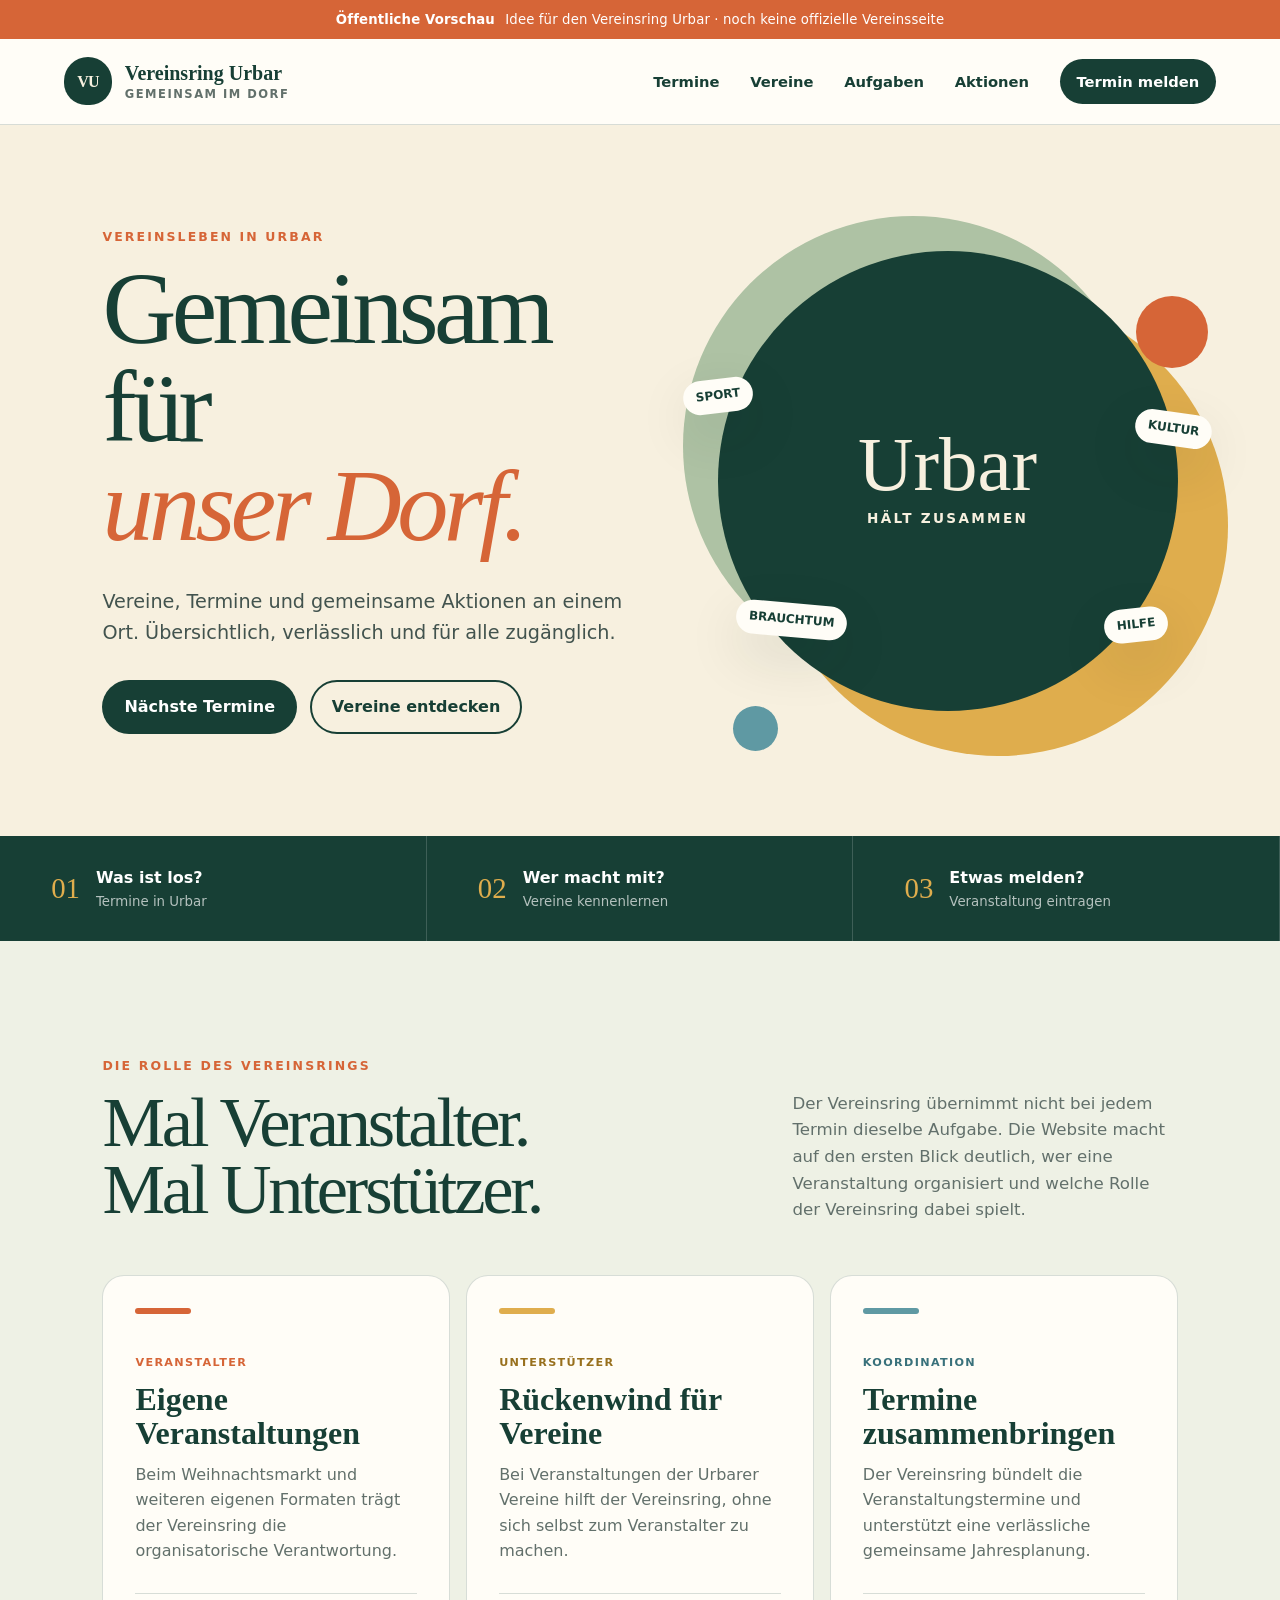
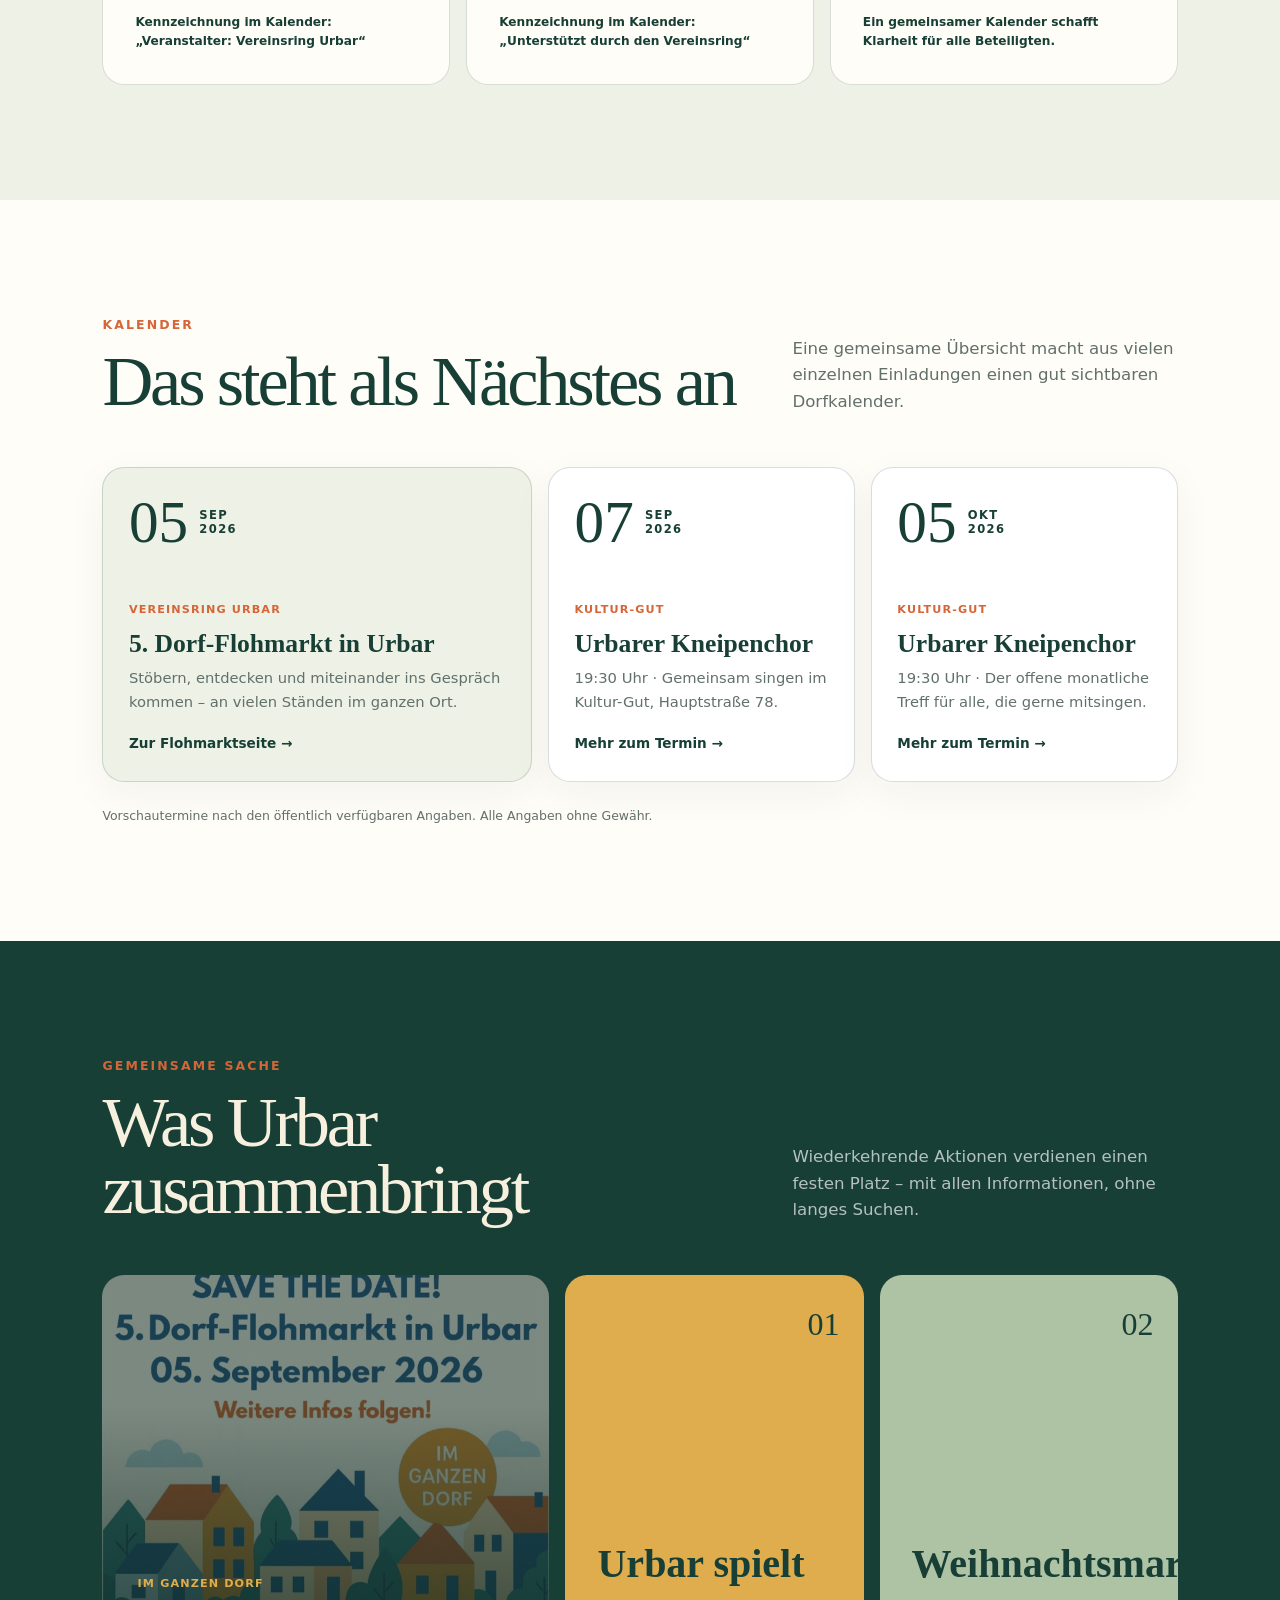
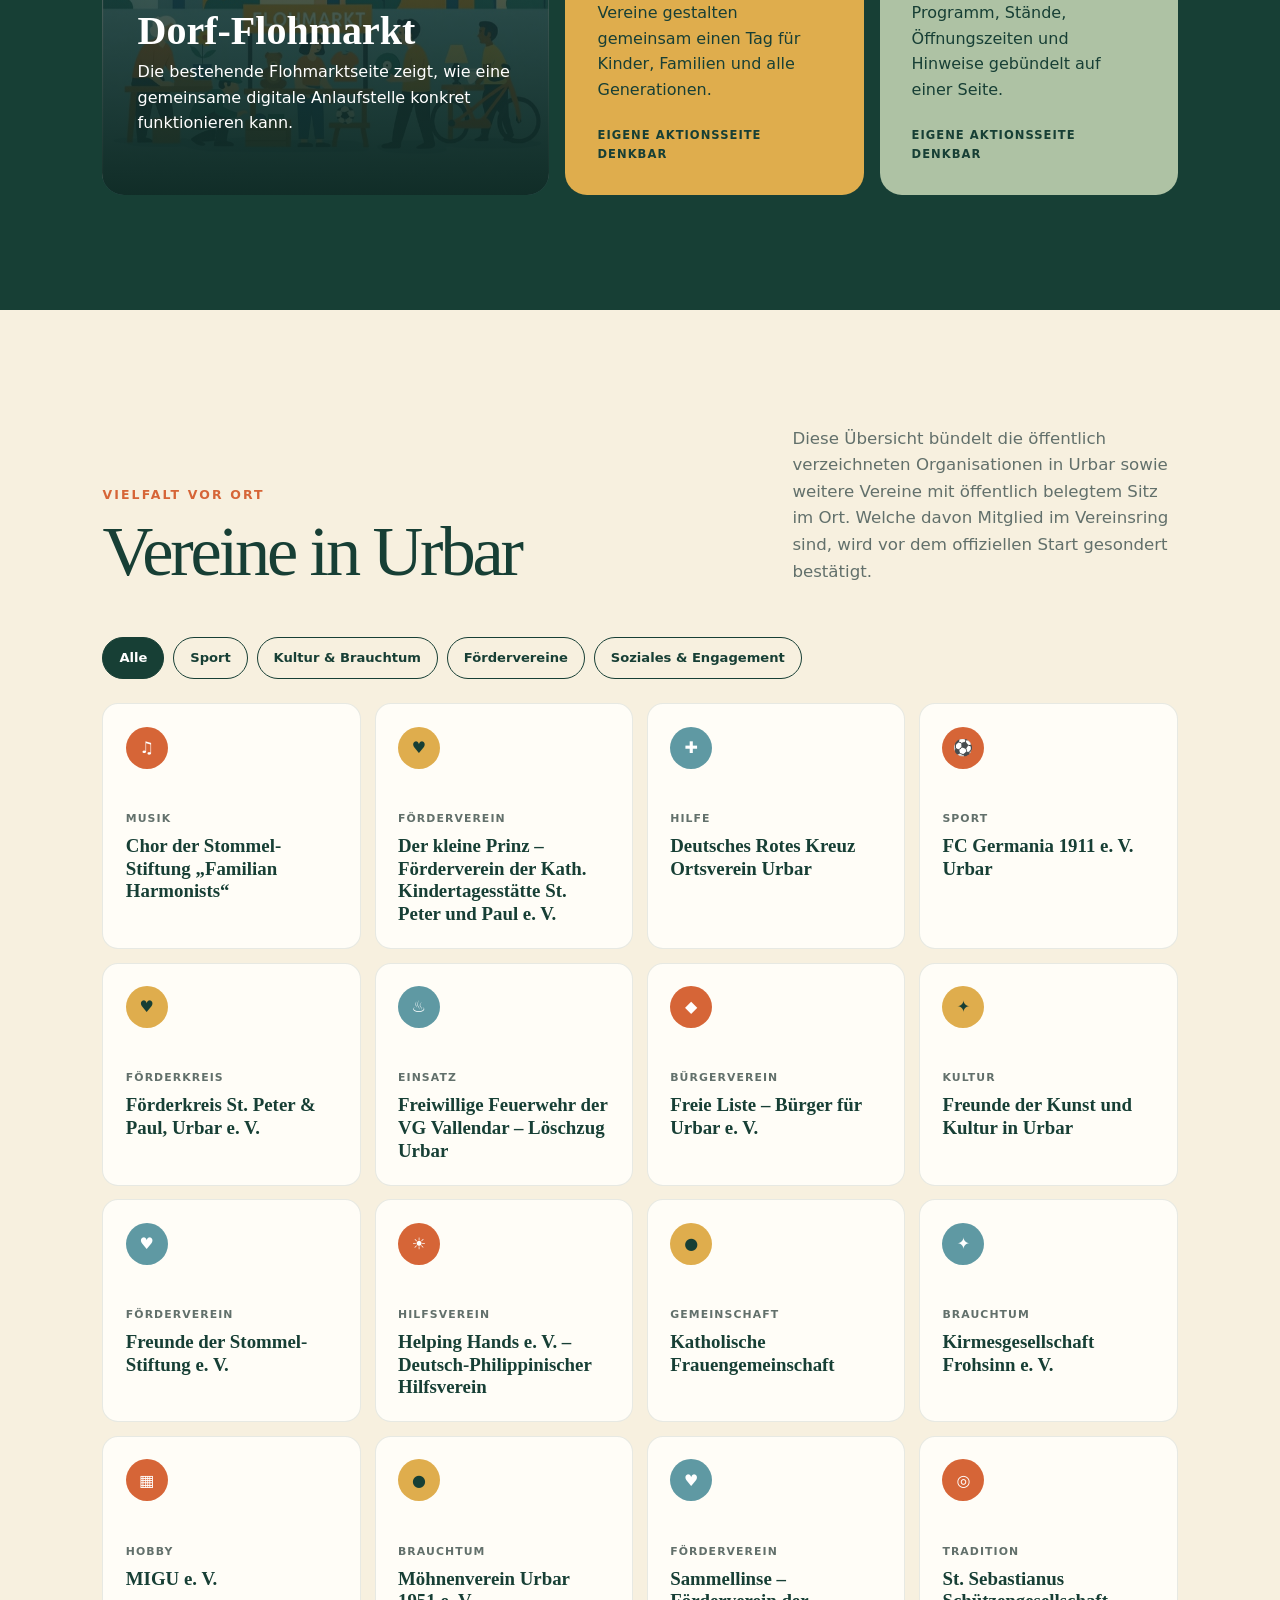
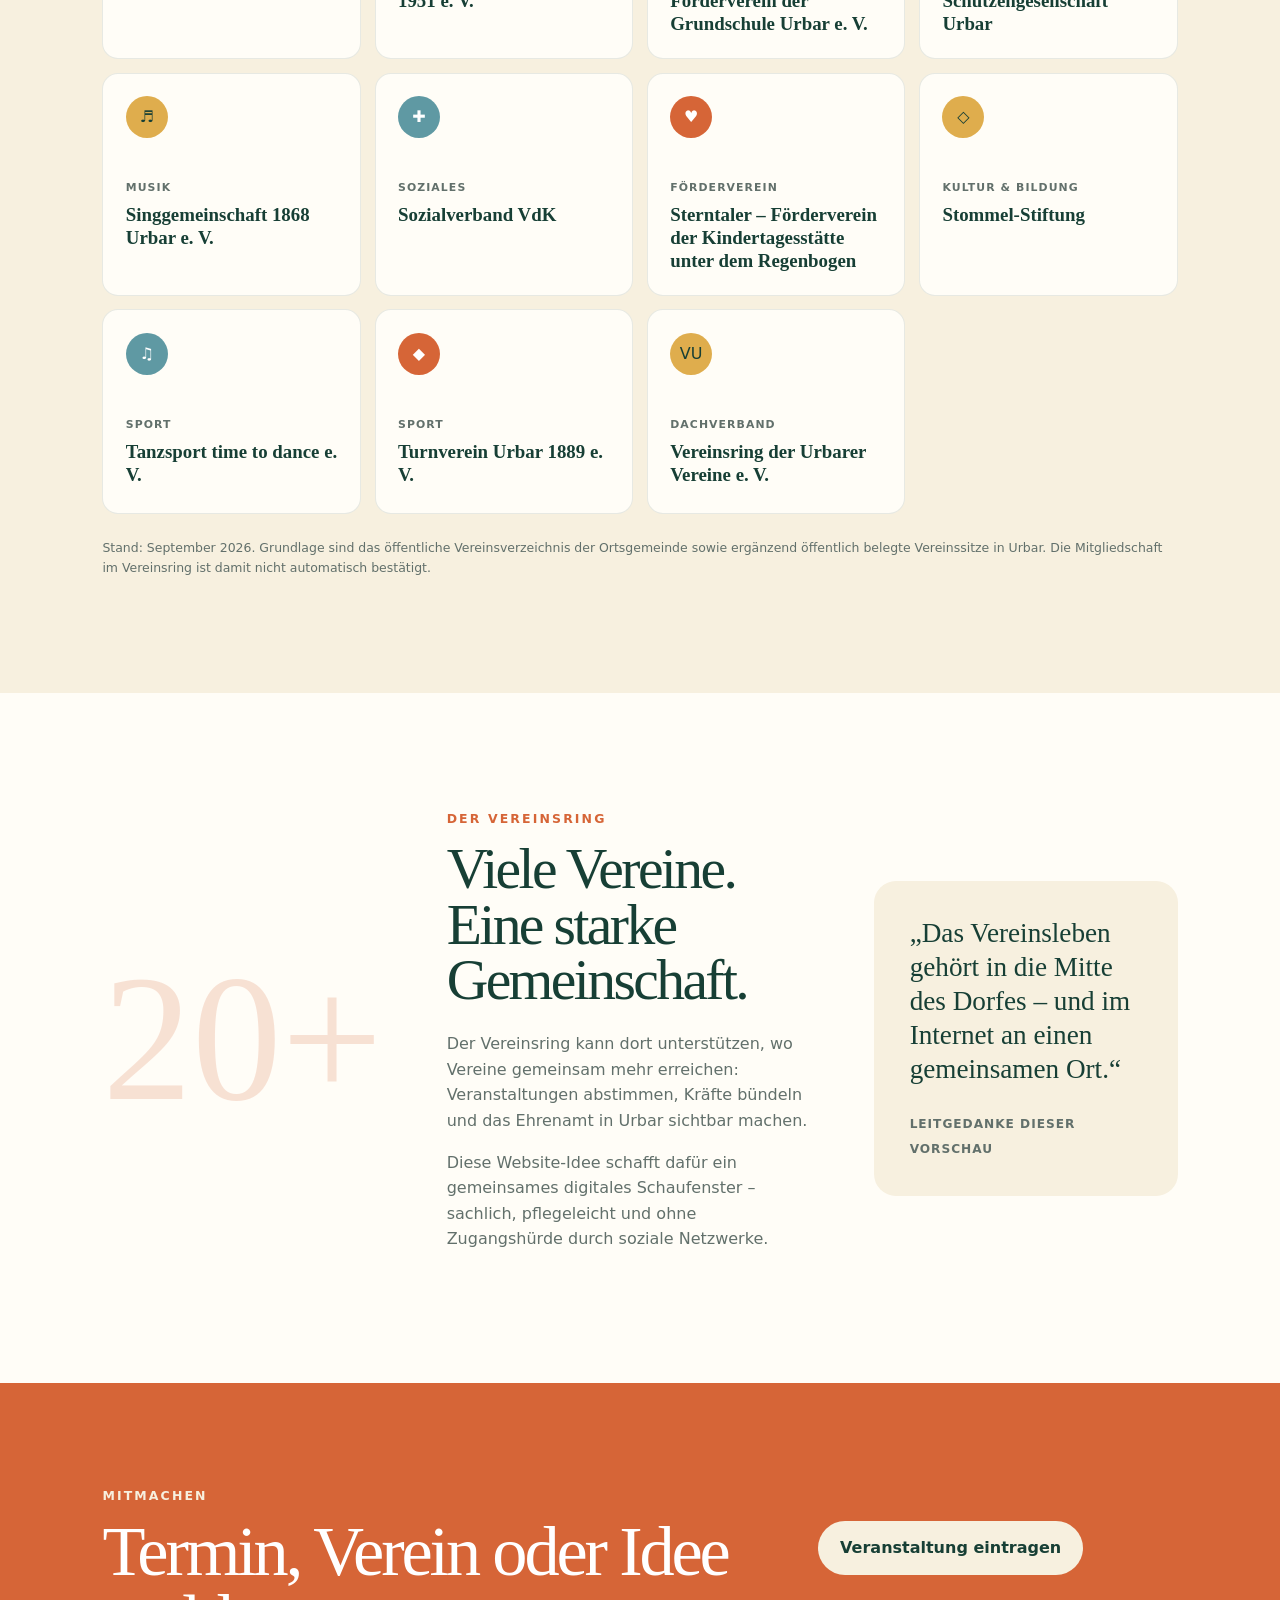
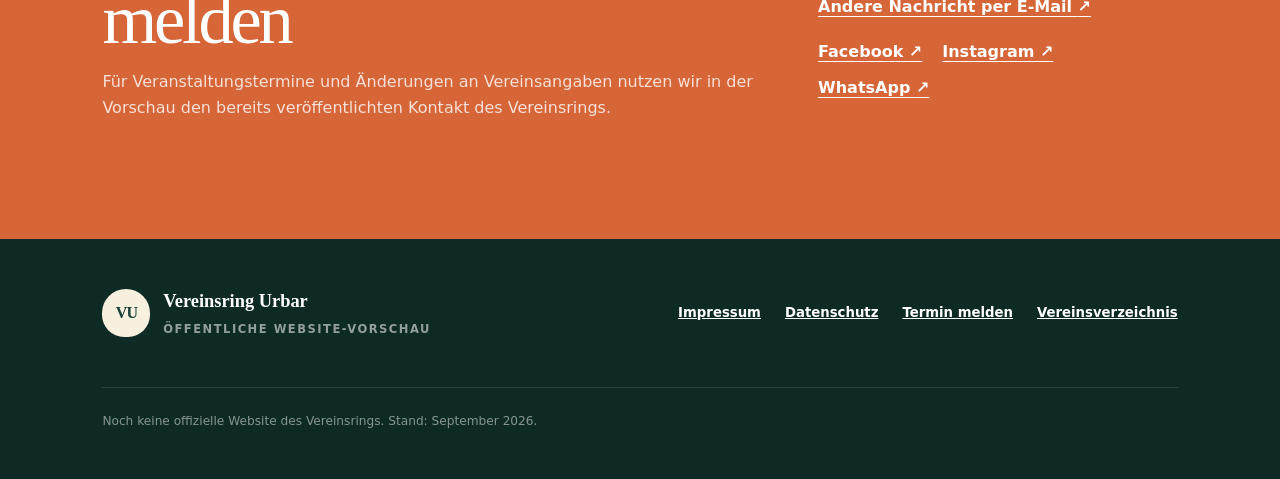
==== commit a6025960: "BBV Lahnstein aus Vereinsübersicht entfernen" ====
--- a/index.html
+++ b/index.html
@@ -198,7 +198,6 @@
       </div>
 
       <div class="club-grid">
-        <article class="club-card" data-category="sport"><span class="club-icon" aria-hidden="true">●</span><small>Sport</small><h3>BBV Lahnstein e. V.</h3></article>
         <article class="club-card" data-category="kultur"><span class="club-icon" aria-hidden="true">♫</span><small>Musik</small><h3>Chor der Stommel-Stiftung „Familian Harmonists“</h3></article>
         <article class="club-card" data-category="foerder"><span class="club-icon" aria-hidden="true">♥</span><small>Förderverein</small><h3>Der kleine Prinz – Förderverein der Kath. Kindertagesstätte St. Peter und Paul e. V.</h3></article>
         <article class="club-card" data-category="engagement"><span class="club-icon" aria-hidden="true">✚</span><small>Hilfe</small><h3>Deutsches Rotes Kreuz Ortsverein Urbar</h3></article>
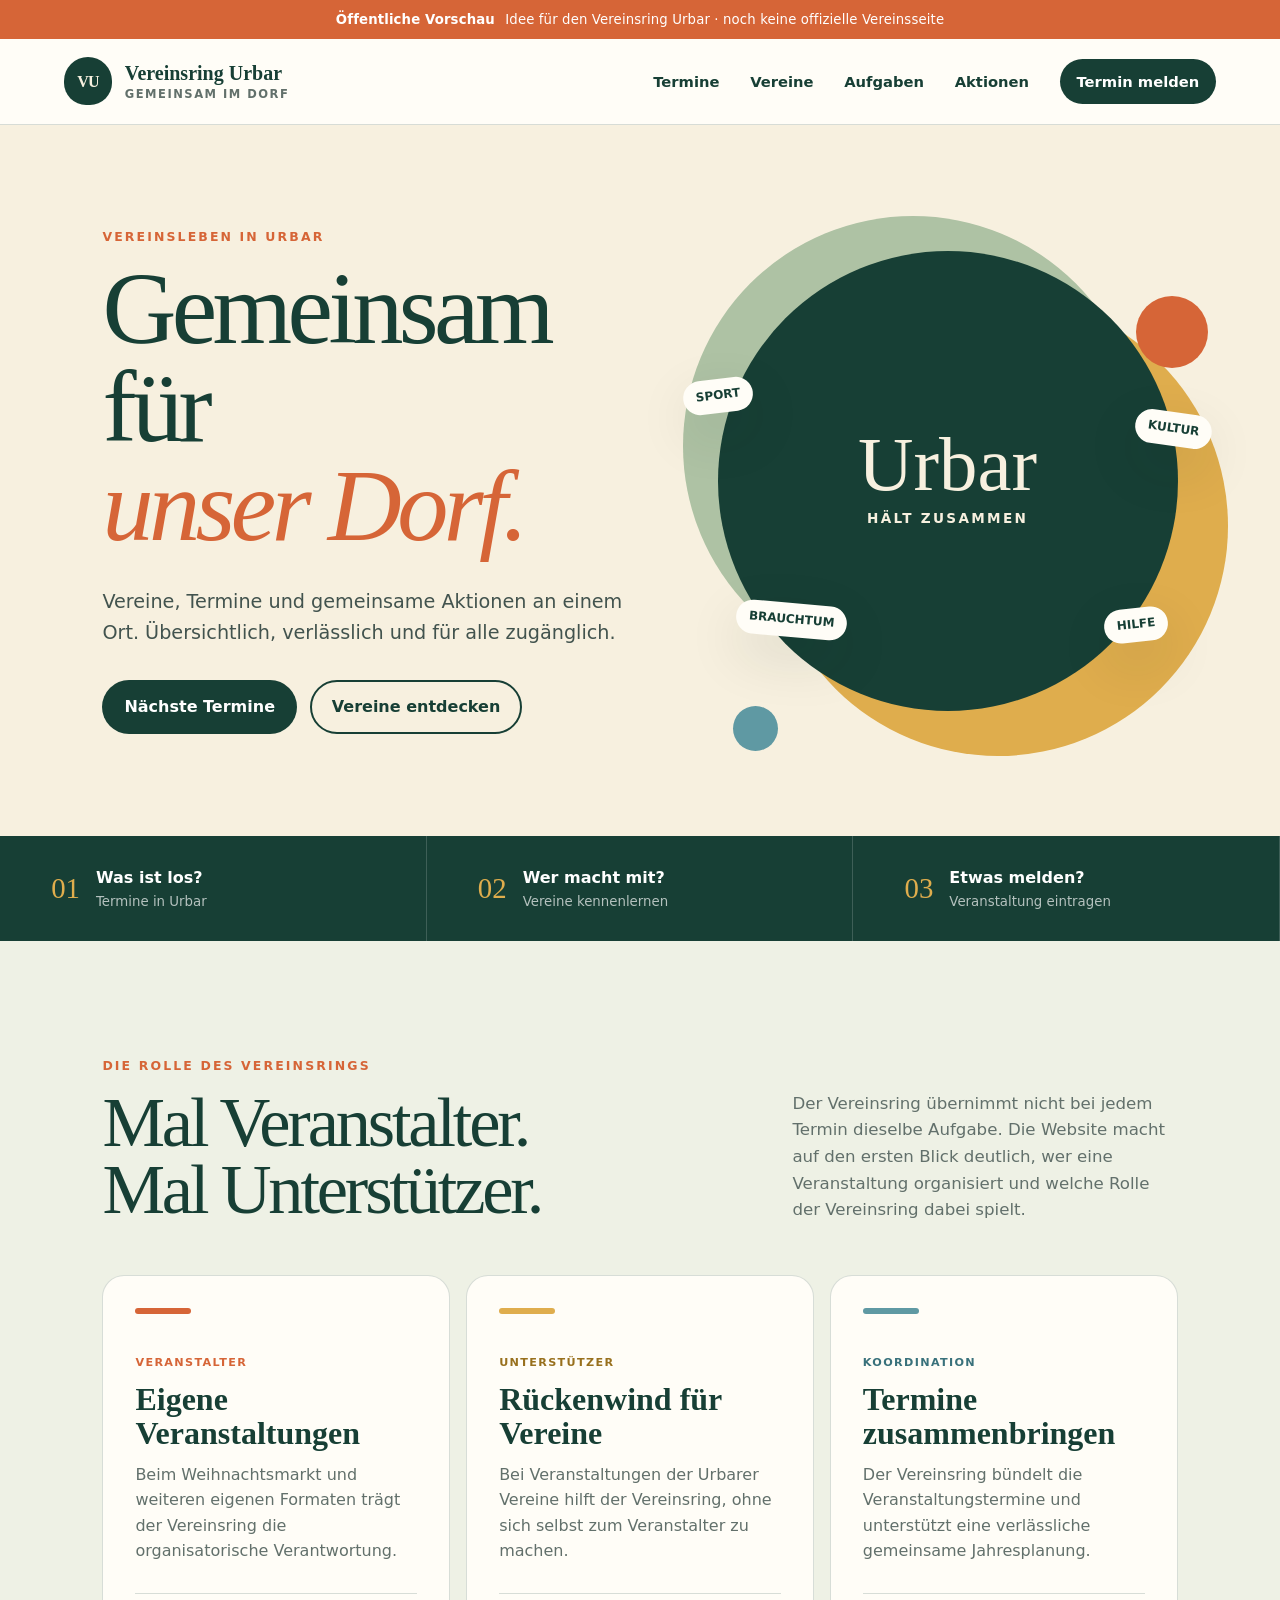
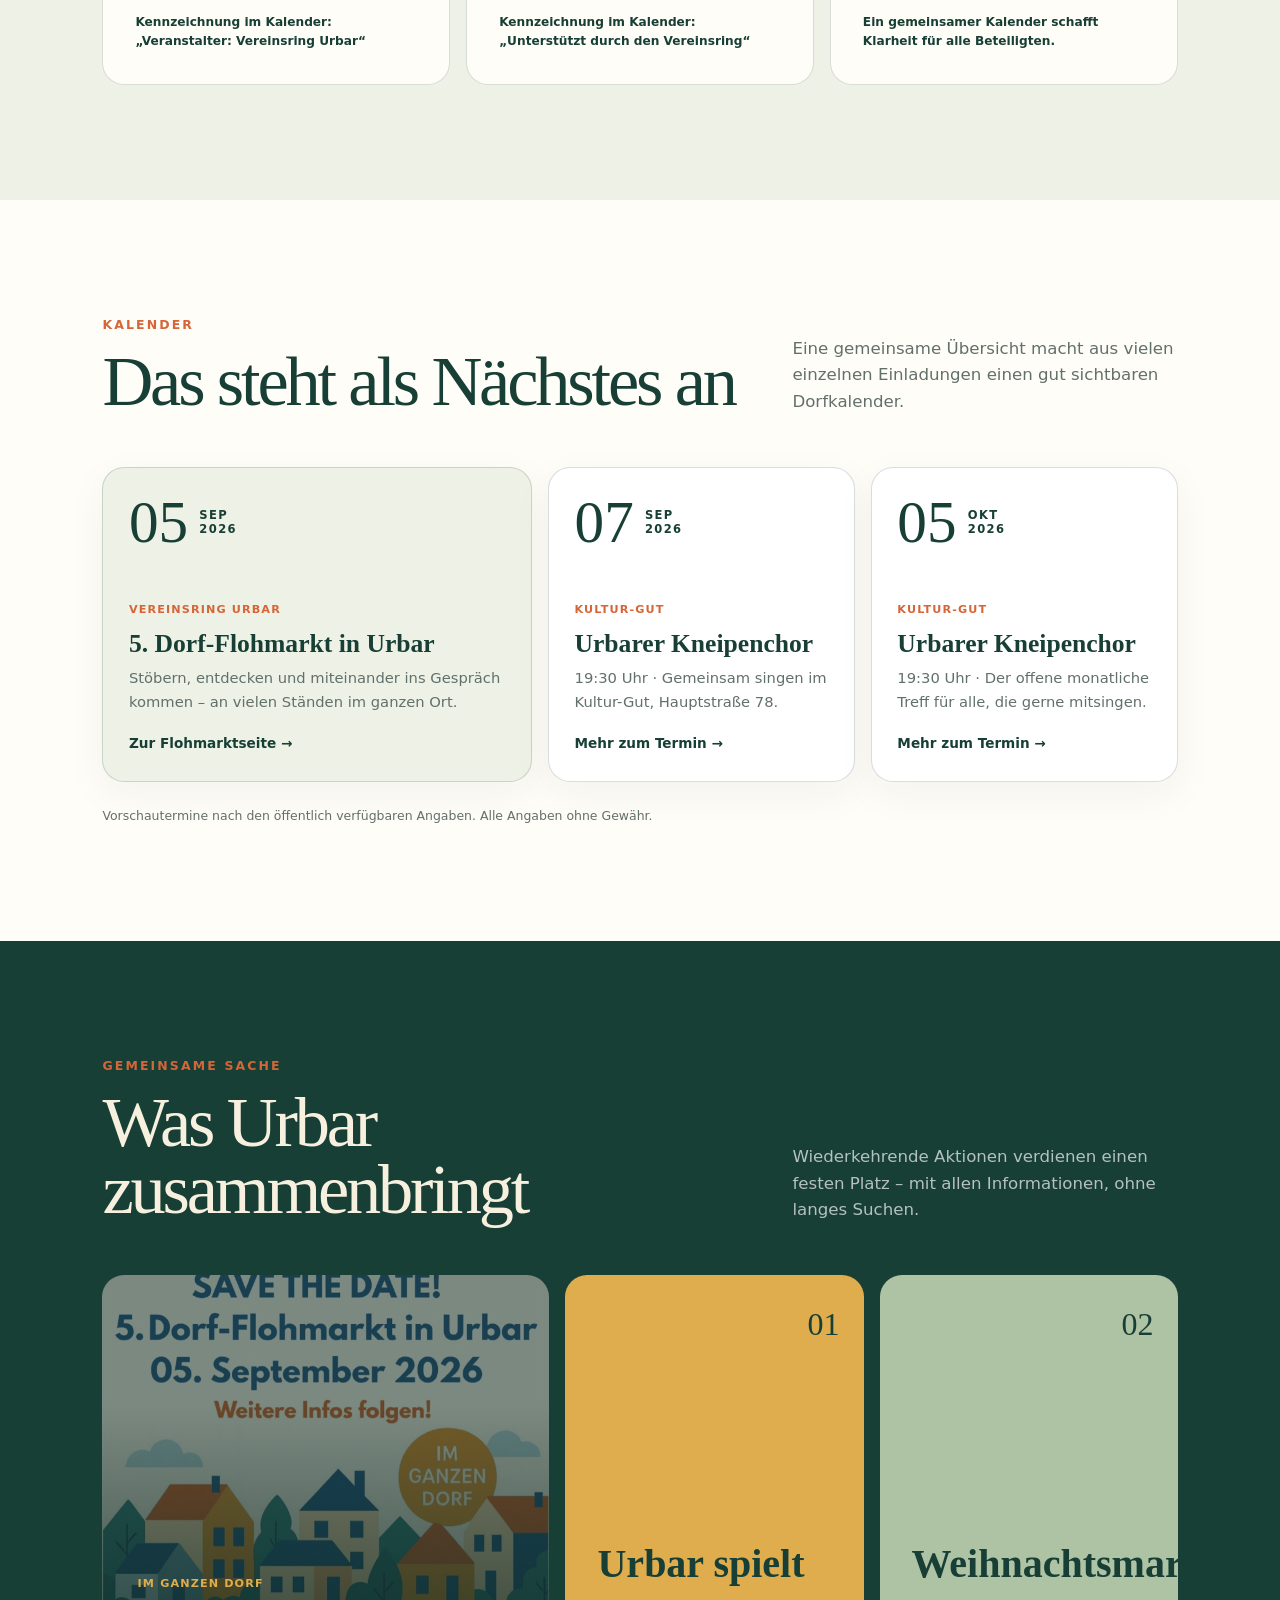
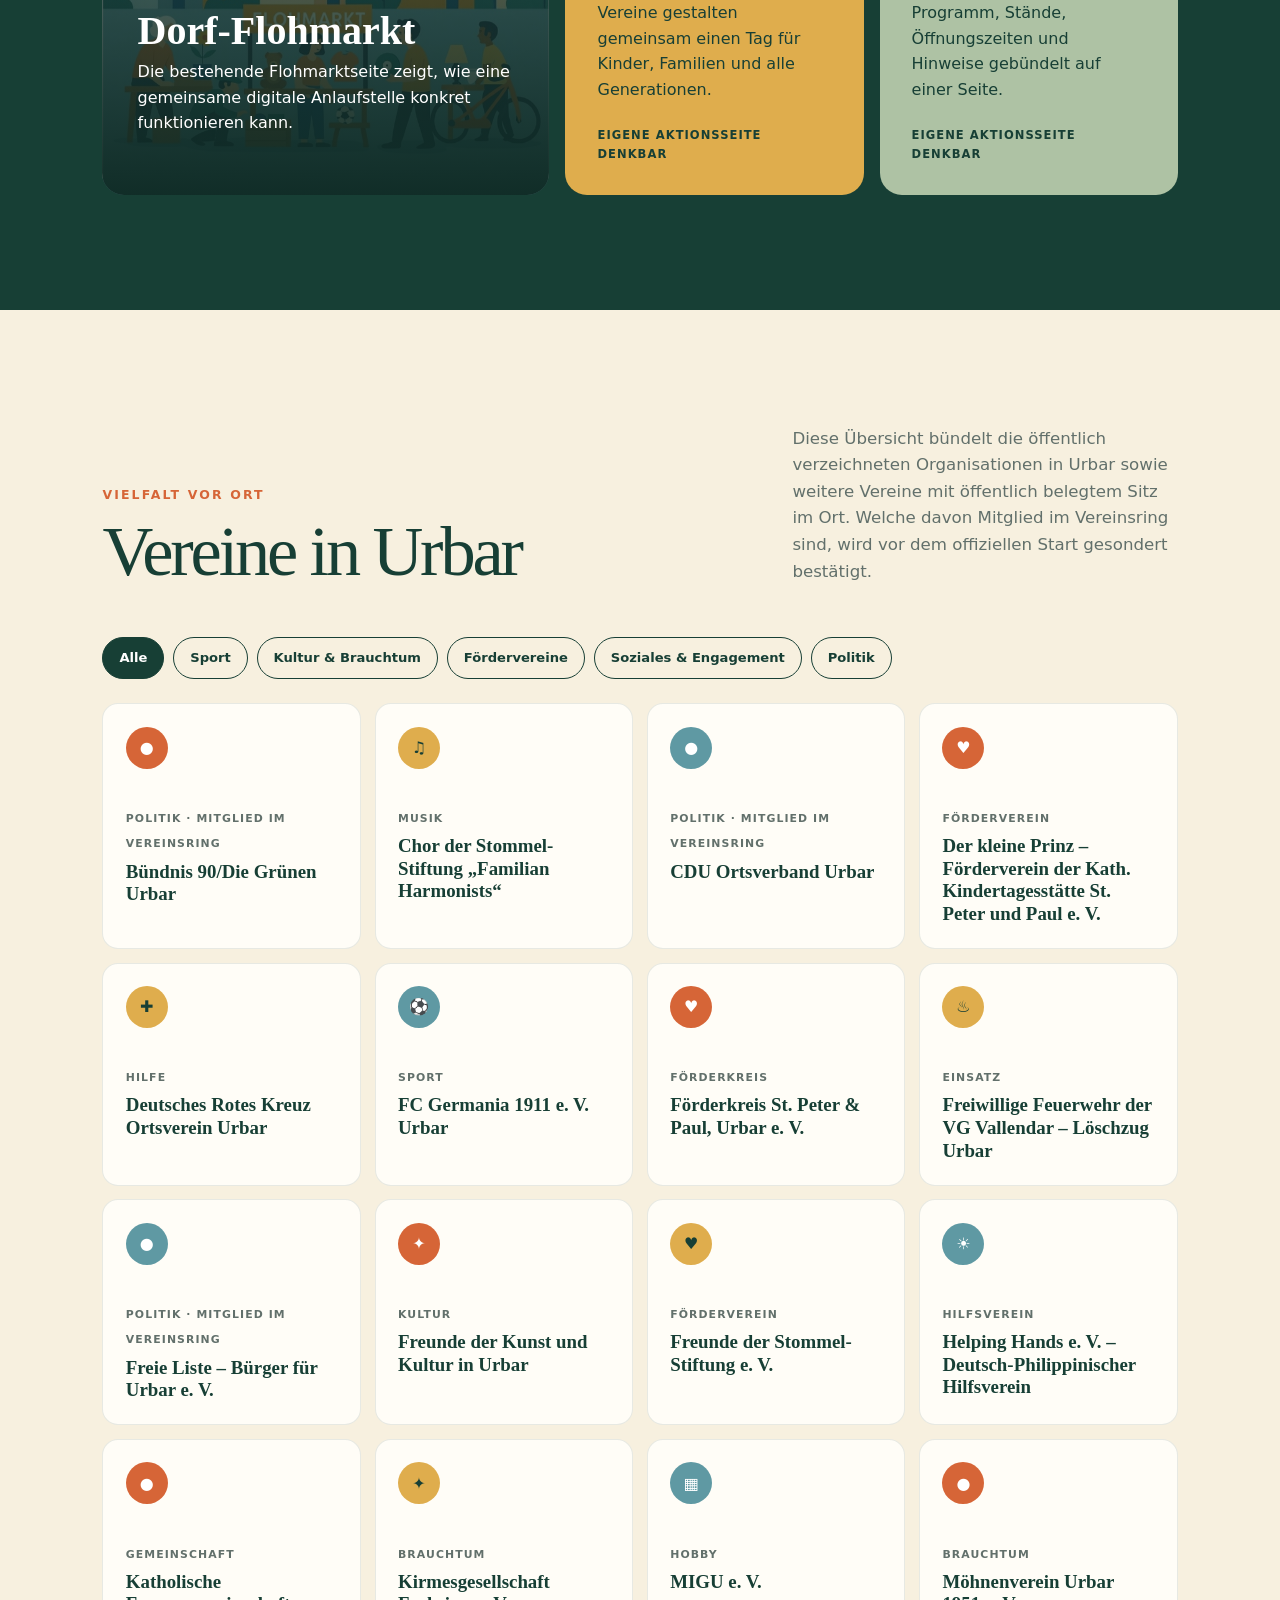
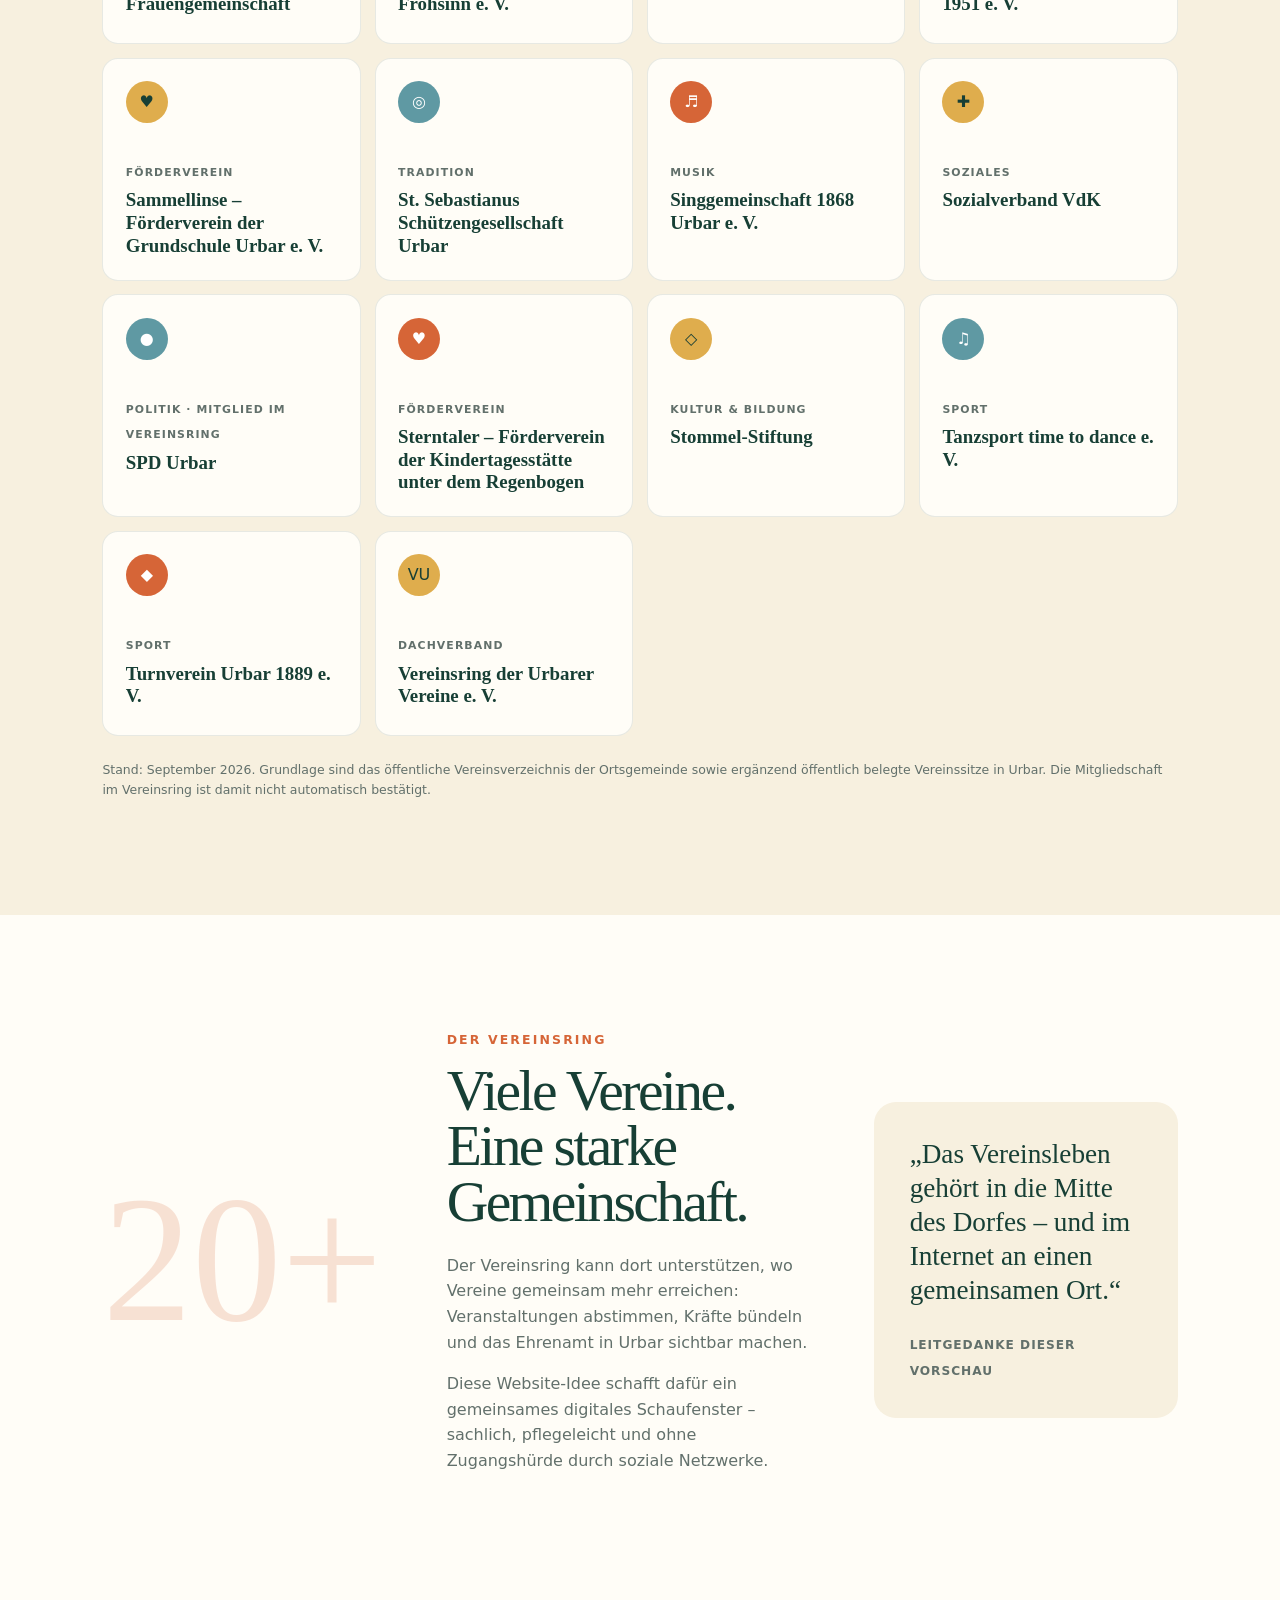
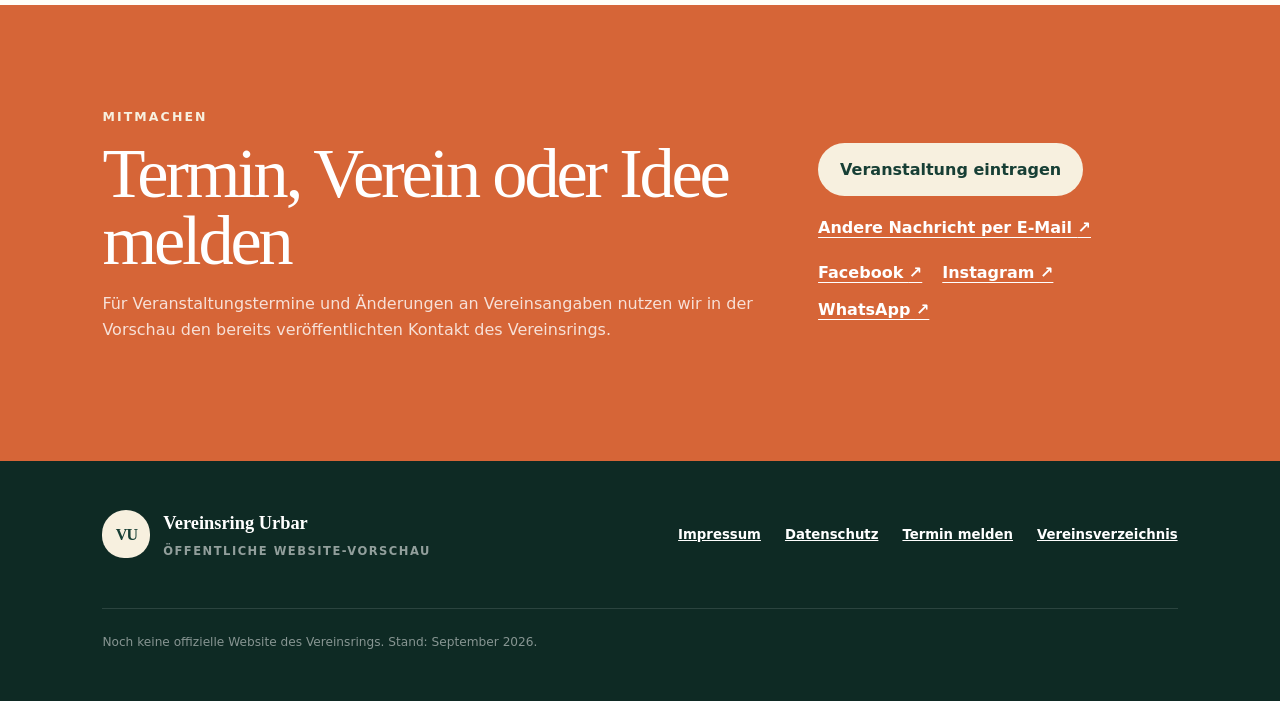
==== commit 9dd8c31f: "Politische Mitglieder des Vereinsrings ergänzen" ====
--- a/index.html
+++ b/index.html
@@ -195,16 +195,19 @@
         <button class="filter-button" type="button" data-filter="kultur">Kultur &amp; Brauchtum</button>
         <button class="filter-button" type="button" data-filter="foerder">Fördervereine</button>
         <button class="filter-button" type="button" data-filter="engagement">Soziales &amp; Engagement</button>
+        <button class="filter-button" type="button" data-filter="politik">Politik</button>
       </div>
 
       <div class="club-grid">
+        <article class="club-card" data-category="politik"><span class="club-icon" aria-hidden="true">●</span><small>Politik · Mitglied im Vereinsring</small><h3>Bündnis 90/Die Grünen Urbar</h3></article>
         <article class="club-card" data-category="kultur"><span class="club-icon" aria-hidden="true">♫</span><small>Musik</small><h3>Chor der Stommel-Stiftung „Familian Harmonists“</h3></article>
+        <article class="club-card" data-category="politik"><span class="club-icon" aria-hidden="true">●</span><small>Politik · Mitglied im Vereinsring</small><h3>CDU Ortsverband Urbar</h3></article>
         <article class="club-card" data-category="foerder"><span class="club-icon" aria-hidden="true">♥</span><small>Förderverein</small><h3>Der kleine Prinz – Förderverein der Kath. Kindertagesstätte St. Peter und Paul e. V.</h3></article>
         <article class="club-card" data-category="engagement"><span class="club-icon" aria-hidden="true">✚</span><small>Hilfe</small><h3>Deutsches Rotes Kreuz Ortsverein Urbar</h3></article>
         <article class="club-card" data-category="sport"><span class="club-icon" aria-hidden="true">⚽</span><small>Sport</small><h3>FC Germania 1911 e. V. Urbar</h3></article>
         <article class="club-card" data-category="foerder"><span class="club-icon" aria-hidden="true">♥</span><small>Förderkreis</small><h3>Förderkreis St. Peter &amp; Paul, Urbar e. V.</h3></article>
         <article class="club-card" data-category="engagement"><span class="club-icon" aria-hidden="true">♨</span><small>Einsatz</small><h3>Freiwillige Feuerwehr der VG Vallendar – Löschzug Urbar</h3></article>
-        <article class="club-card" data-category="engagement"><span class="club-icon" aria-hidden="true">◆</span><small>Bürgerverein</small><h3>Freie Liste – Bürger für Urbar e. V.</h3></article>
+        <article class="club-card" data-category="politik"><span class="club-icon" aria-hidden="true">●</span><small>Politik · Mitglied im Vereinsring</small><h3>Freie Liste – Bürger für Urbar e. V.</h3></article>
         <article class="club-card" data-category="kultur"><span class="club-icon" aria-hidden="true">✦</span><small>Kultur</small><h3>Freunde der Kunst und Kultur in Urbar</h3></article>
         <article class="club-card" data-category="foerder"><span class="club-icon" aria-hidden="true">♥</span><small>Förderverein</small><h3>Freunde der Stommel-Stiftung e. V.</h3></article>
         <article class="club-card" data-category="engagement"><span class="club-icon" aria-hidden="true">☀</span><small>Hilfsverein</small><h3>Helping Hands e. V. – Deutsch-Philippinischer Hilfsverein</h3></article>
@@ -216,6 +219,7 @@
         <article class="club-card" data-category="kultur"><span class="club-icon" aria-hidden="true">◎</span><small>Tradition</small><h3>St. Sebastianus Schützengesellschaft Urbar</h3></article>
         <article class="club-card" data-category="kultur"><span class="club-icon" aria-hidden="true">♬</span><small>Musik</small><h3>Singgemeinschaft 1868 Urbar e. V.</h3></article>
         <article class="club-card" data-category="engagement"><span class="club-icon" aria-hidden="true">✚</span><small>Soziales</small><h3>Sozialverband VdK</h3></article>
+        <article class="club-card" data-category="politik"><span class="club-icon" aria-hidden="true">●</span><small>Politik · Mitglied im Vereinsring</small><h3>SPD Urbar</h3></article>
         <article class="club-card" data-category="foerder"><span class="club-icon" aria-hidden="true">♥</span><small>Förderverein</small><h3>Sterntaler – Förderverein der Kindertagesstätte unter dem Regenbogen</h3></article>
         <article class="club-card" data-category="kultur"><span class="club-icon" aria-hidden="true">◇</span><small>Kultur &amp; Bildung</small><h3>Stommel-Stiftung</h3></article>
         <article class="club-card" data-category="sport"><span class="club-icon" aria-hidden="true">♫</span><small>Sport</small><h3>Tanzsport time to dance e. V.</h3></article>
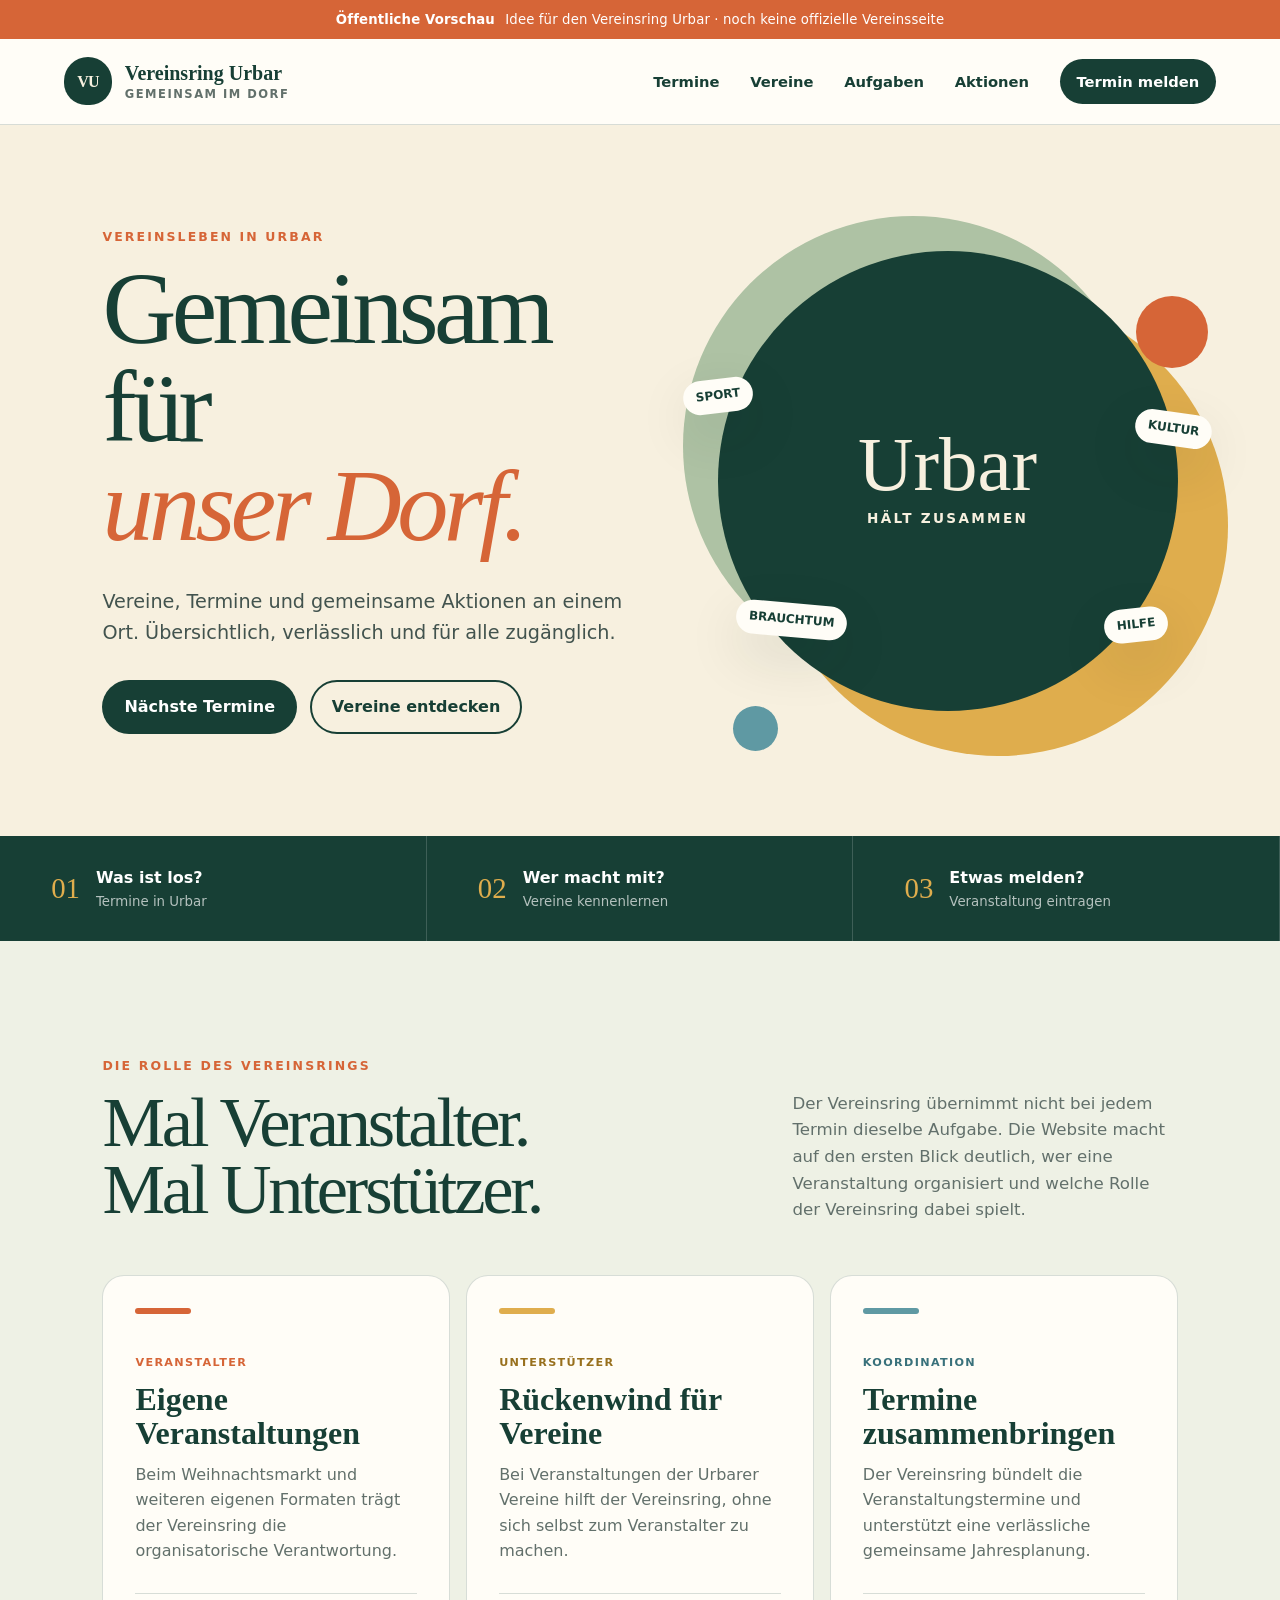
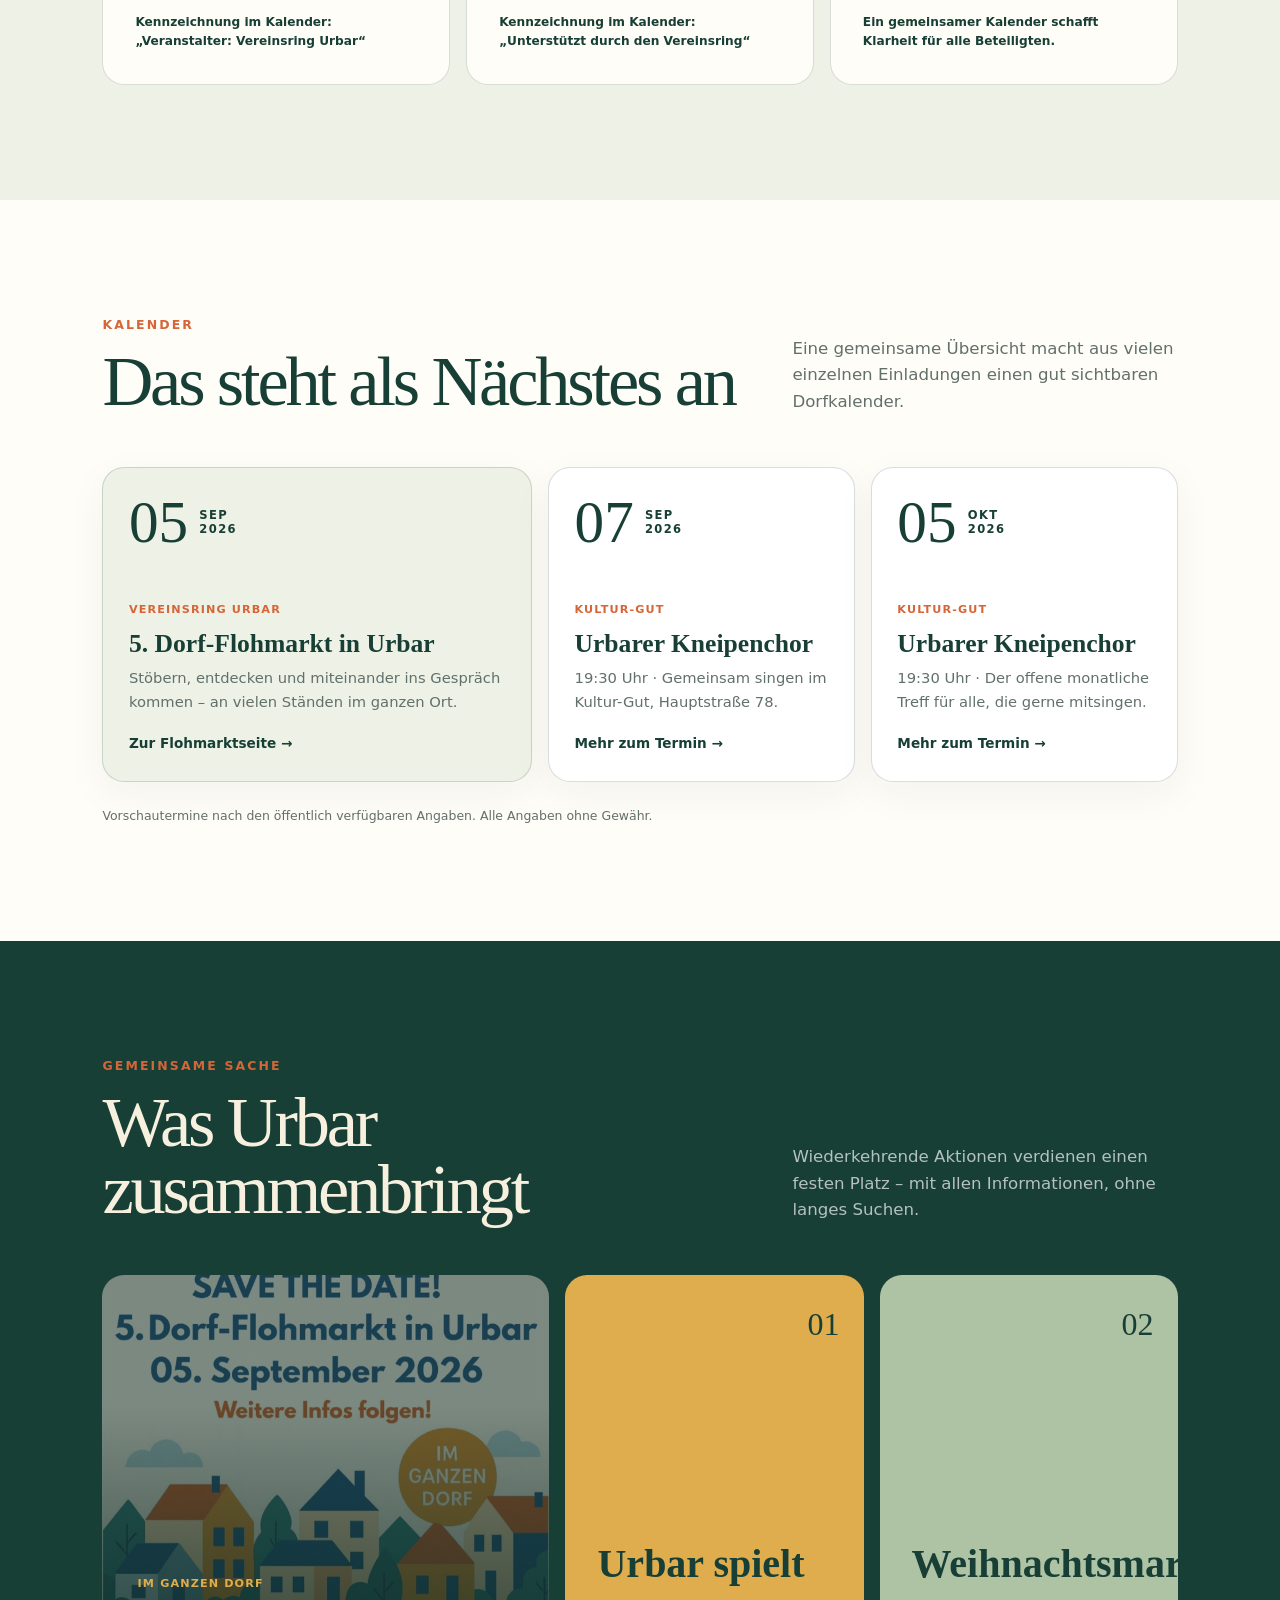
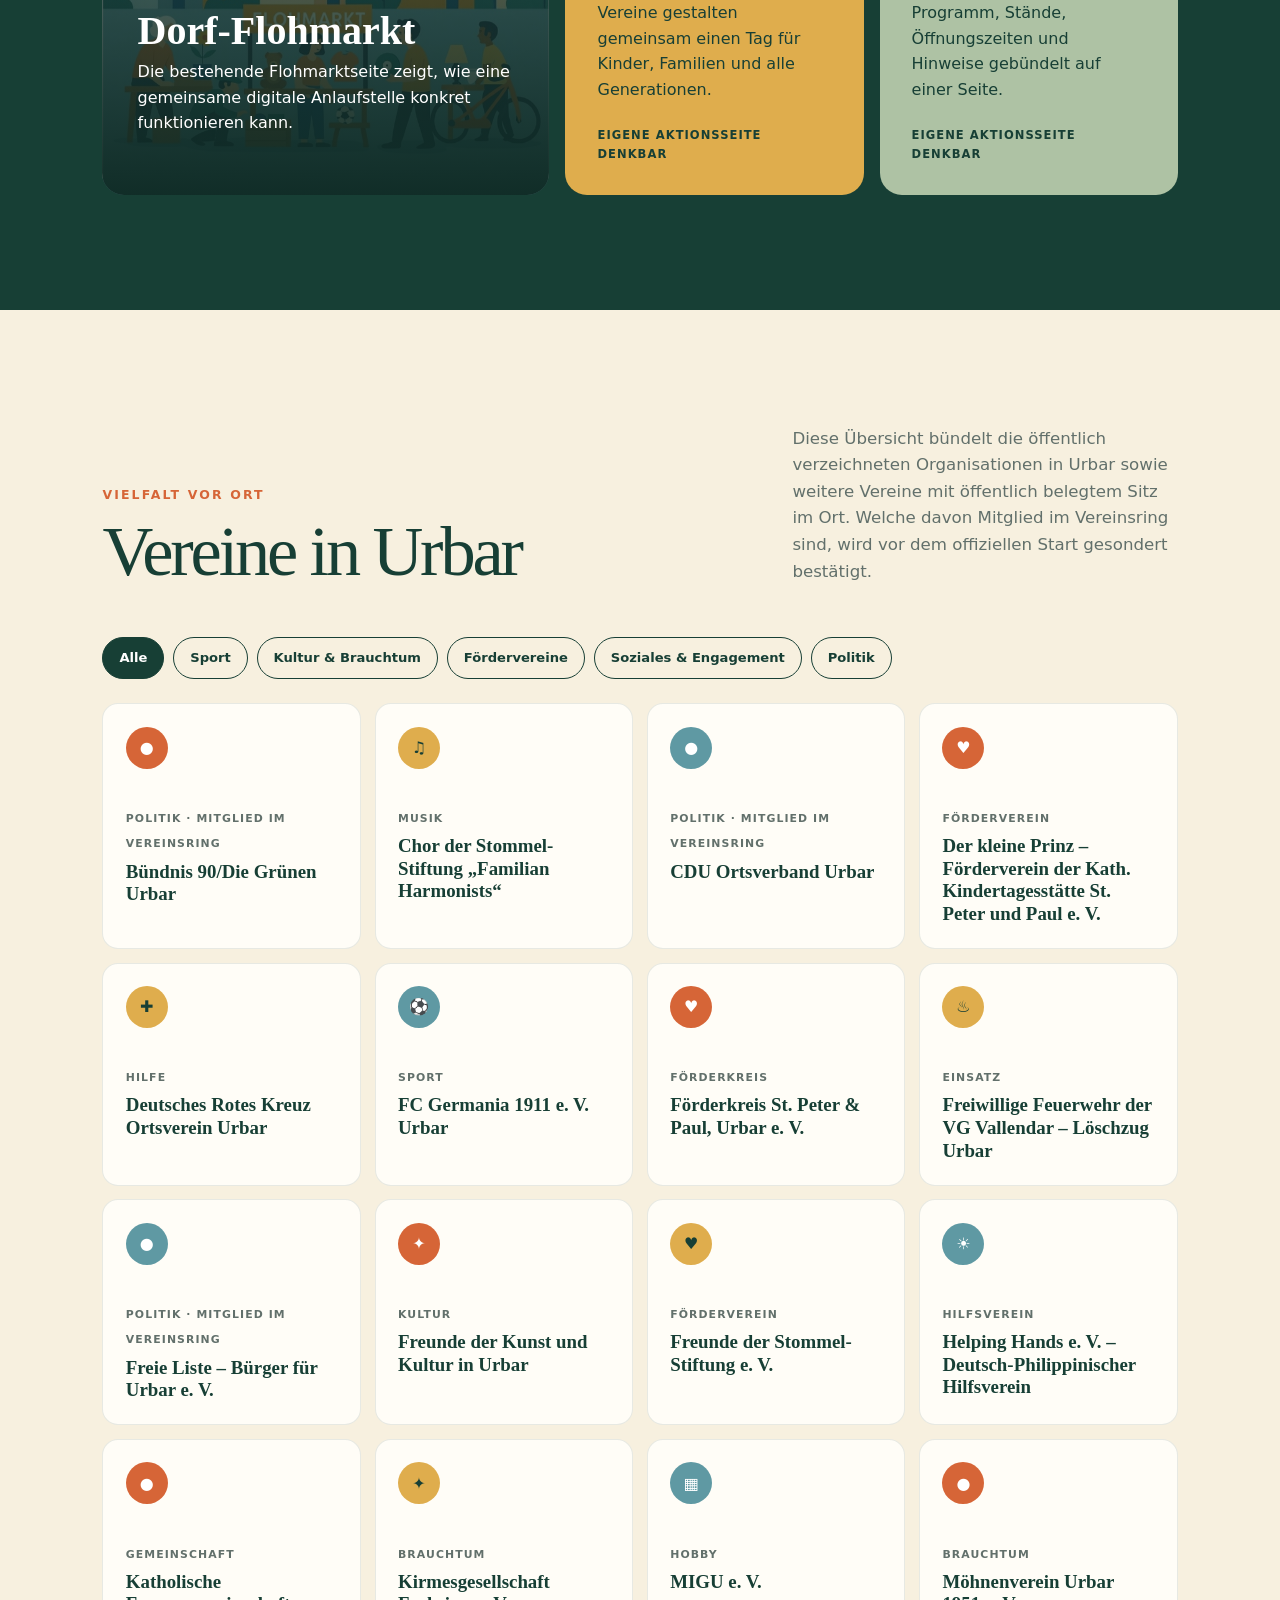
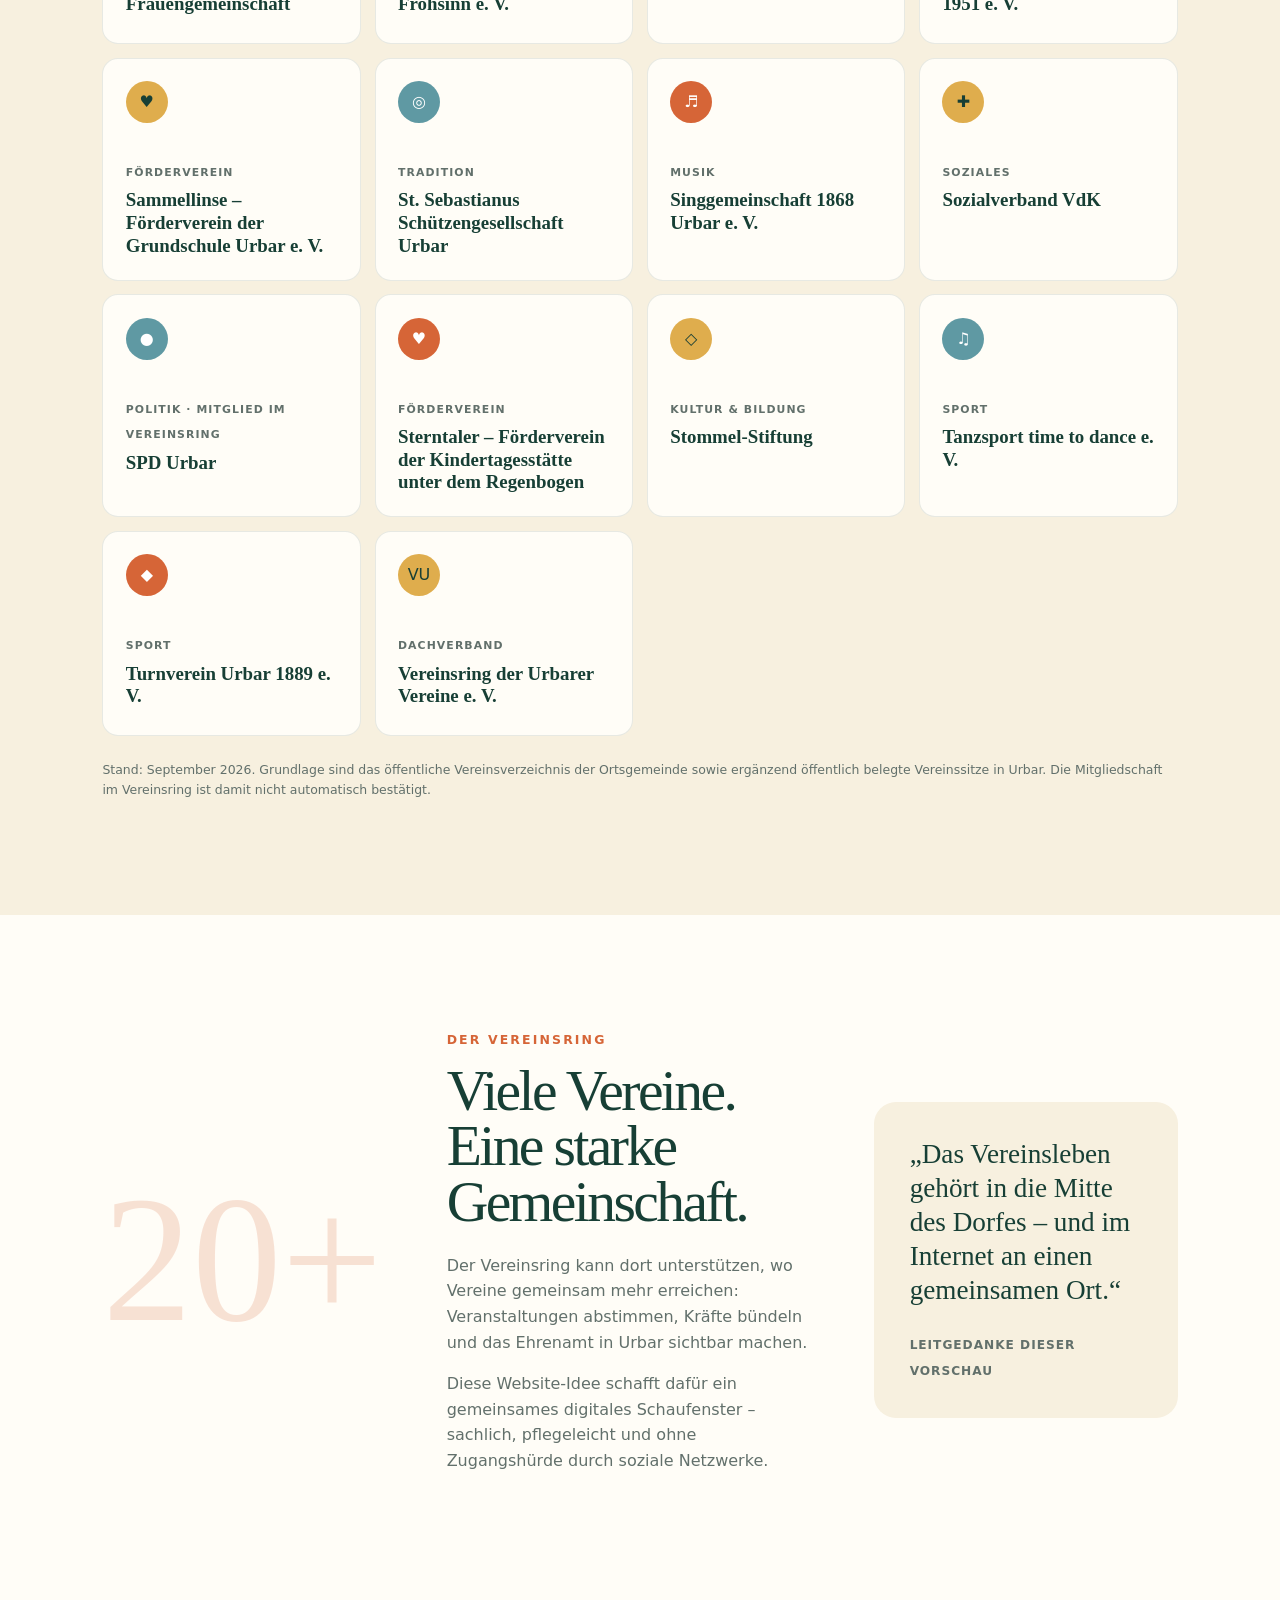
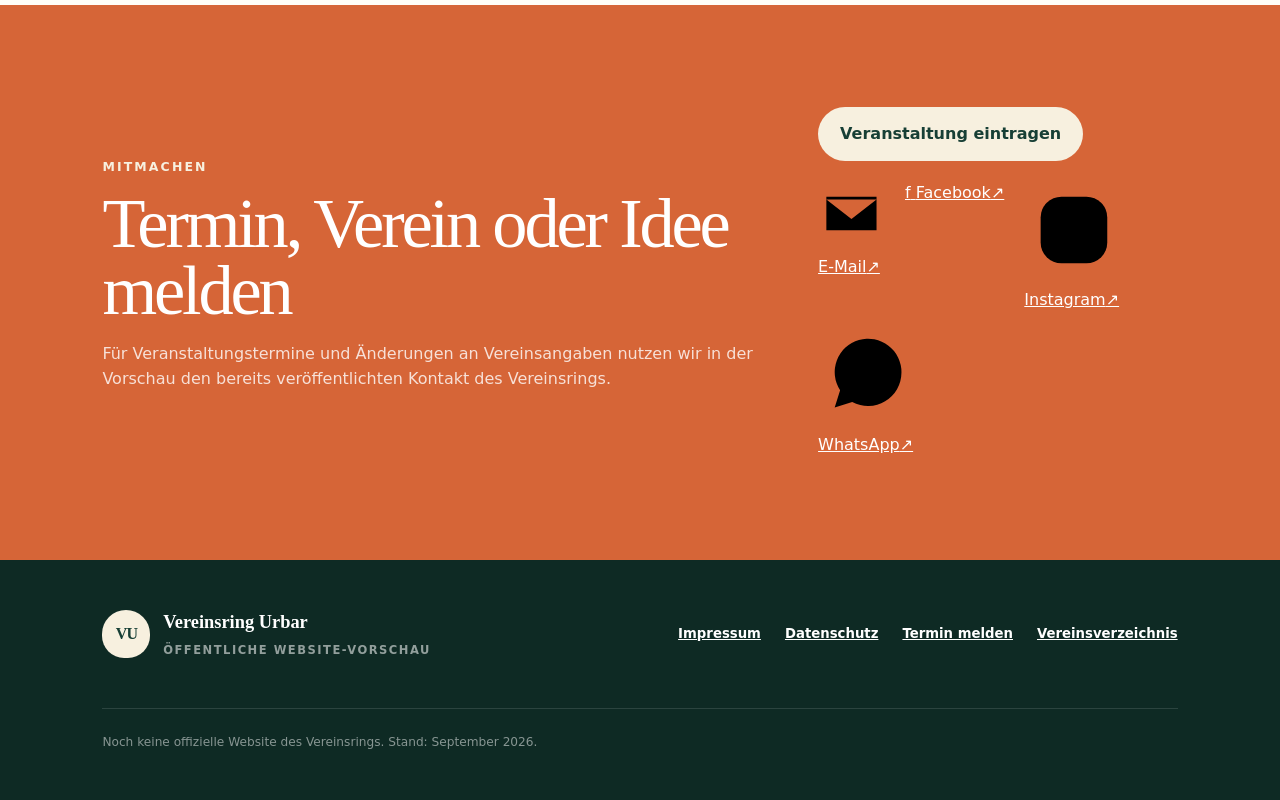
==== commit d53b3824: "Kontaktmöglichkeiten mit passenden Icons gestalten" ====
--- a/index.html
+++ b/index.html
@@ -12,7 +12,7 @@
   <meta property="og:image" content="https://mpusceddu.github.io/vereinsring-urbar/assets/og-vereinsring-urbar.png">
   <title>Vereinsring Urbar · Öffentliche Vorschau</title>
   <link rel="icon" href="assets/favicon.svg" type="image/svg+xml">
-  <link rel="stylesheet" href="styles.css?v=20260902-9">
+  <link rel="stylesheet" href="styles.css?v=20260902-10">
   <script src="script.js?v=20260902-1" defer></script>
 </head>
 <body>
@@ -251,11 +251,23 @@
       </div>
       <div class="contact-actions">
         <a class="button button-cream" href="veranstaltung-melden.html">Veranstaltung eintragen</a>
-        <a class="text-link" href="mailto:timokraemer96@gmx.de?subject=Vereinsring%20Urbar%20%E2%80%93%20Website">Andere Nachricht per E-Mail <span aria-hidden="true">↗</span></a>
         <nav class="contact-socials" aria-label="Vereinsring in den sozialen Medien">
-          <a class="text-link" href="https://www.facebook.com/VereinsringUrbar/">Facebook <span aria-hidden="true">↗</span></a>
-          <a class="text-link" href="https://www.instagram.com/vereinsring_urbar/">Instagram <span aria-hidden="true">↗</span></a>
-          <a class="text-link" href="https://whatsapp.com/channel/0029VagOFVU1yT2HY61JcT3L">WhatsApp <span aria-hidden="true">↗</span></a>
+          <a class="contact-link" href="mailto:timokraemer96@gmx.de?subject=Vereinsring%20Urbar%20%E2%80%93%20Website">
+            <span class="contact-icon" aria-hidden="true"><svg viewBox="0 0 24 24"><path d="M3 6h18v12H3zM3 7l9 7 9-7"/></svg></span>
+            <span>E-Mail</span><span class="contact-arrow" aria-hidden="true">↗</span>
+          </a>
+          <a class="contact-link" href="https://www.facebook.com/VereinsringUrbar/">
+            <span class="contact-icon contact-icon-letter" aria-hidden="true">f</span>
+            <span>Facebook</span><span class="contact-arrow" aria-hidden="true">↗</span>
+          </a>
+          <a class="contact-link" href="https://www.instagram.com/vereinsring_urbar/">
+            <span class="contact-icon" aria-hidden="true"><svg viewBox="0 0 24 24"><rect x="4" y="4" width="16" height="16" rx="5"/><circle cx="12" cy="12" r="3.5"/><circle class="icon-fill" cx="17.3" cy="6.8" r="1"/></svg></span>
+            <span>Instagram</span><span class="contact-arrow" aria-hidden="true">↗</span>
+          </a>
+          <a class="contact-link" href="https://whatsapp.com/channel/0029VagOFVU1yT2HY61JcT3L">
+            <span class="contact-icon" aria-hidden="true"><svg viewBox="0 0 24 24"><path d="M20 11.7a8 8 0 0 1-11.8 7L4 20l1.3-4.1A8 8 0 1 1 20 11.7z"/><path d="M9 8.5c.5 3 2 4.5 5 5l1-1.2 2 .8c-.2 1.5-1.2 2.4-2.7 2.4-3.3 0-6.8-3.5-6.8-6.8C7.5 7.2 8.4 6.2 10 6l.7 2z"/></svg></span>
+            <span>WhatsApp</span><span class="contact-arrow" aria-hidden="true">↗</span>
+          </a>
         </nav>
       </div>
     </section>
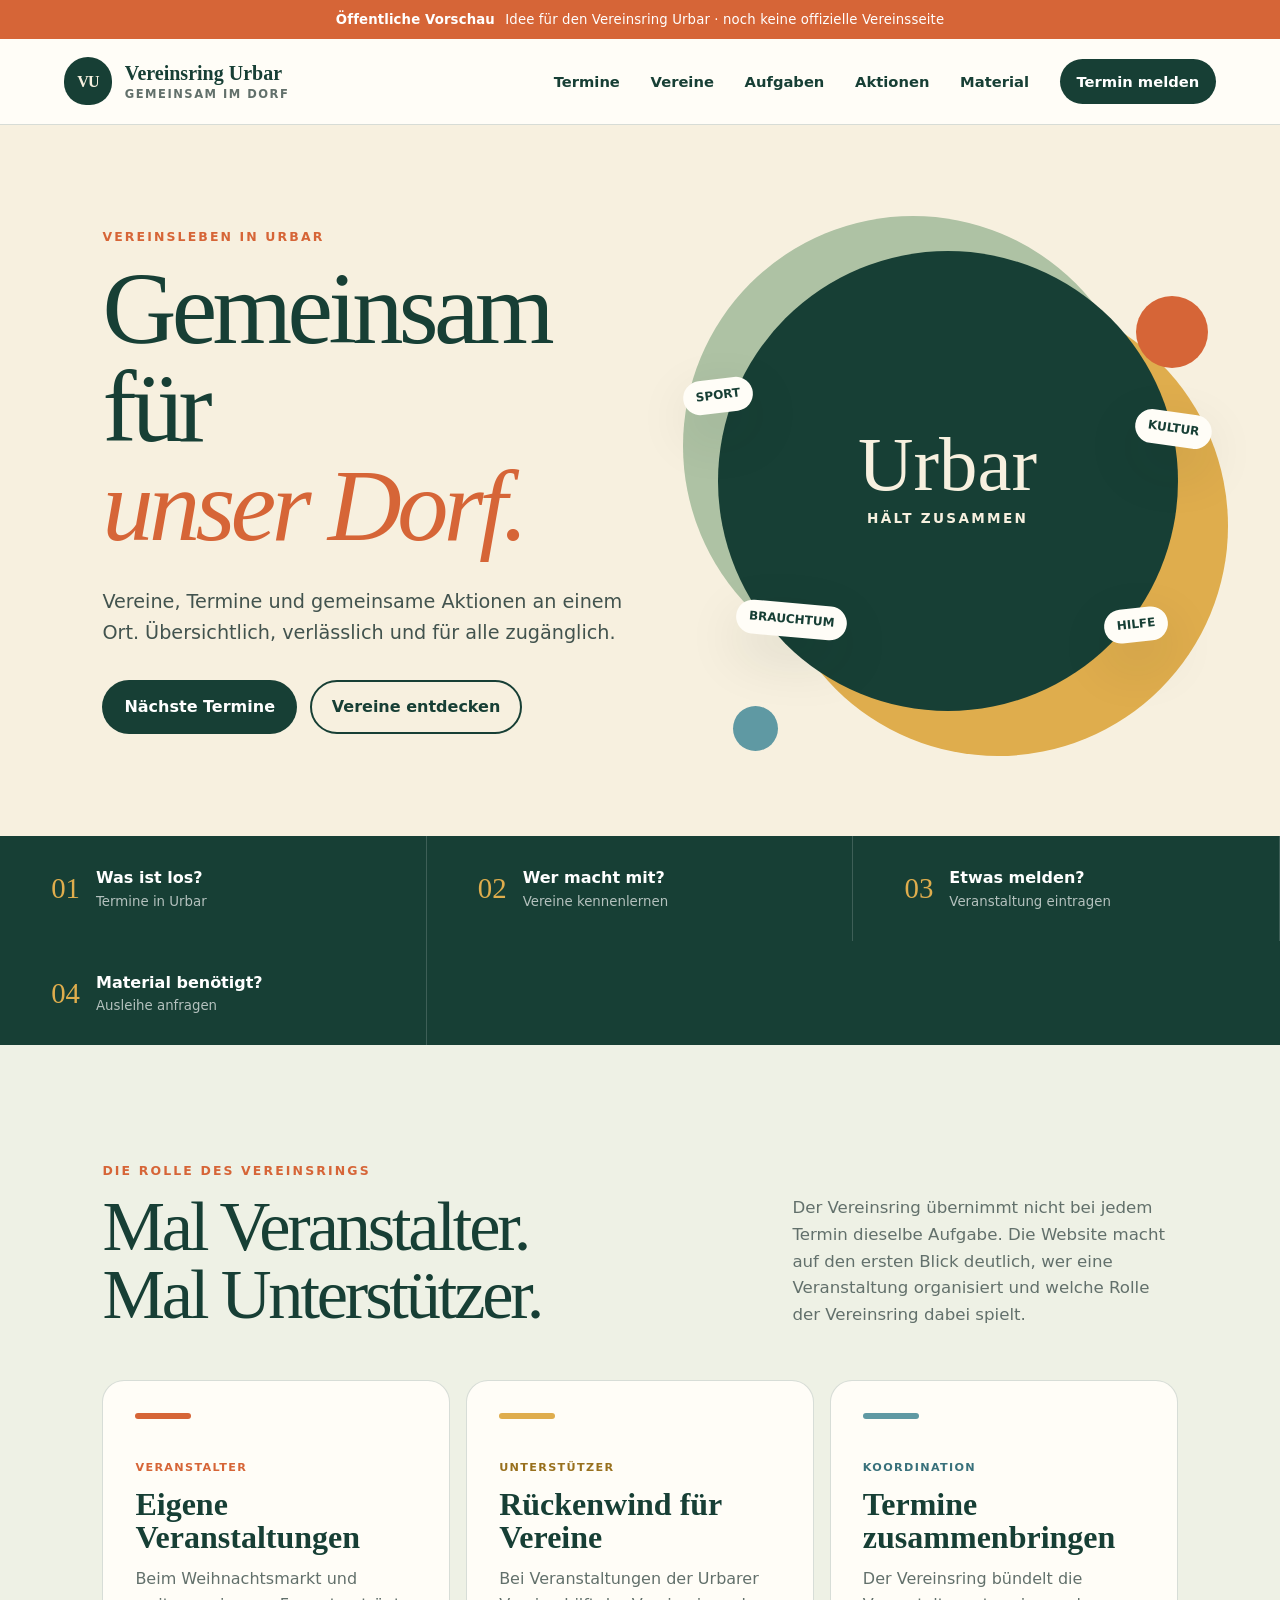
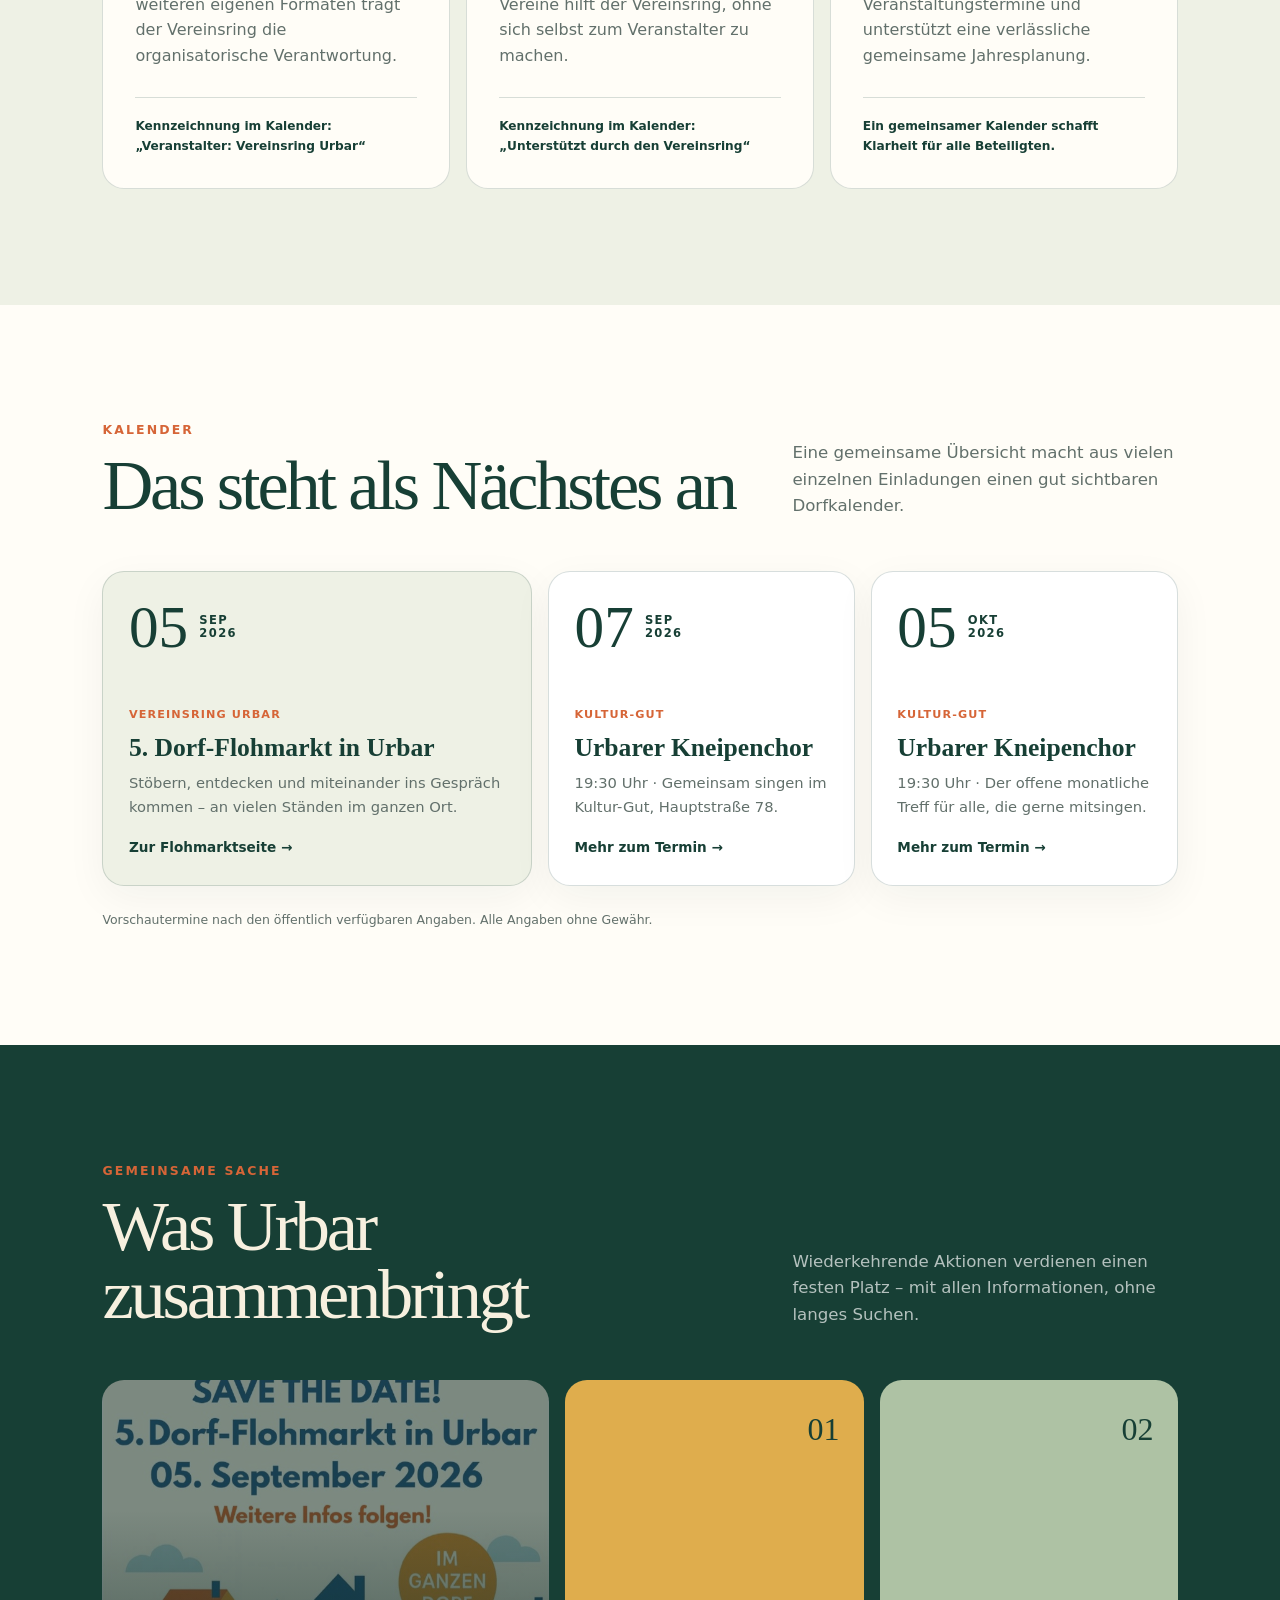
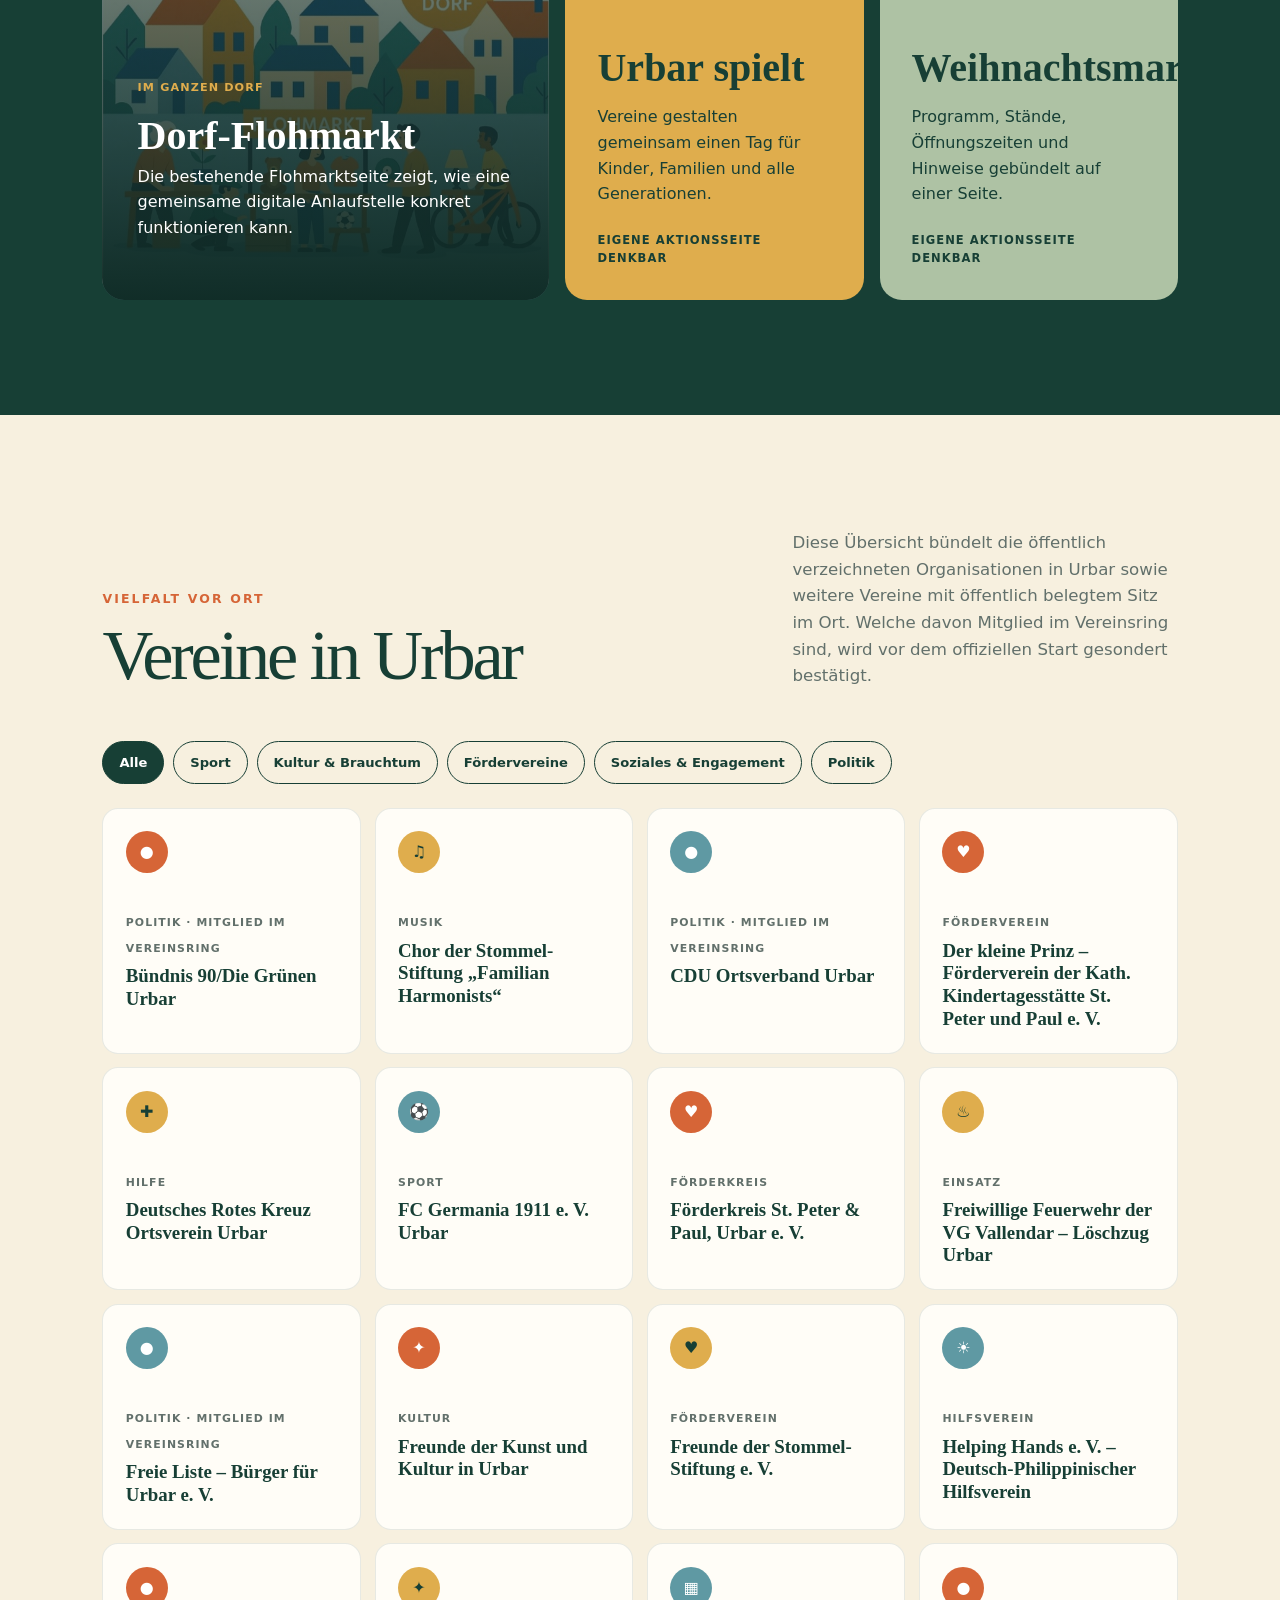
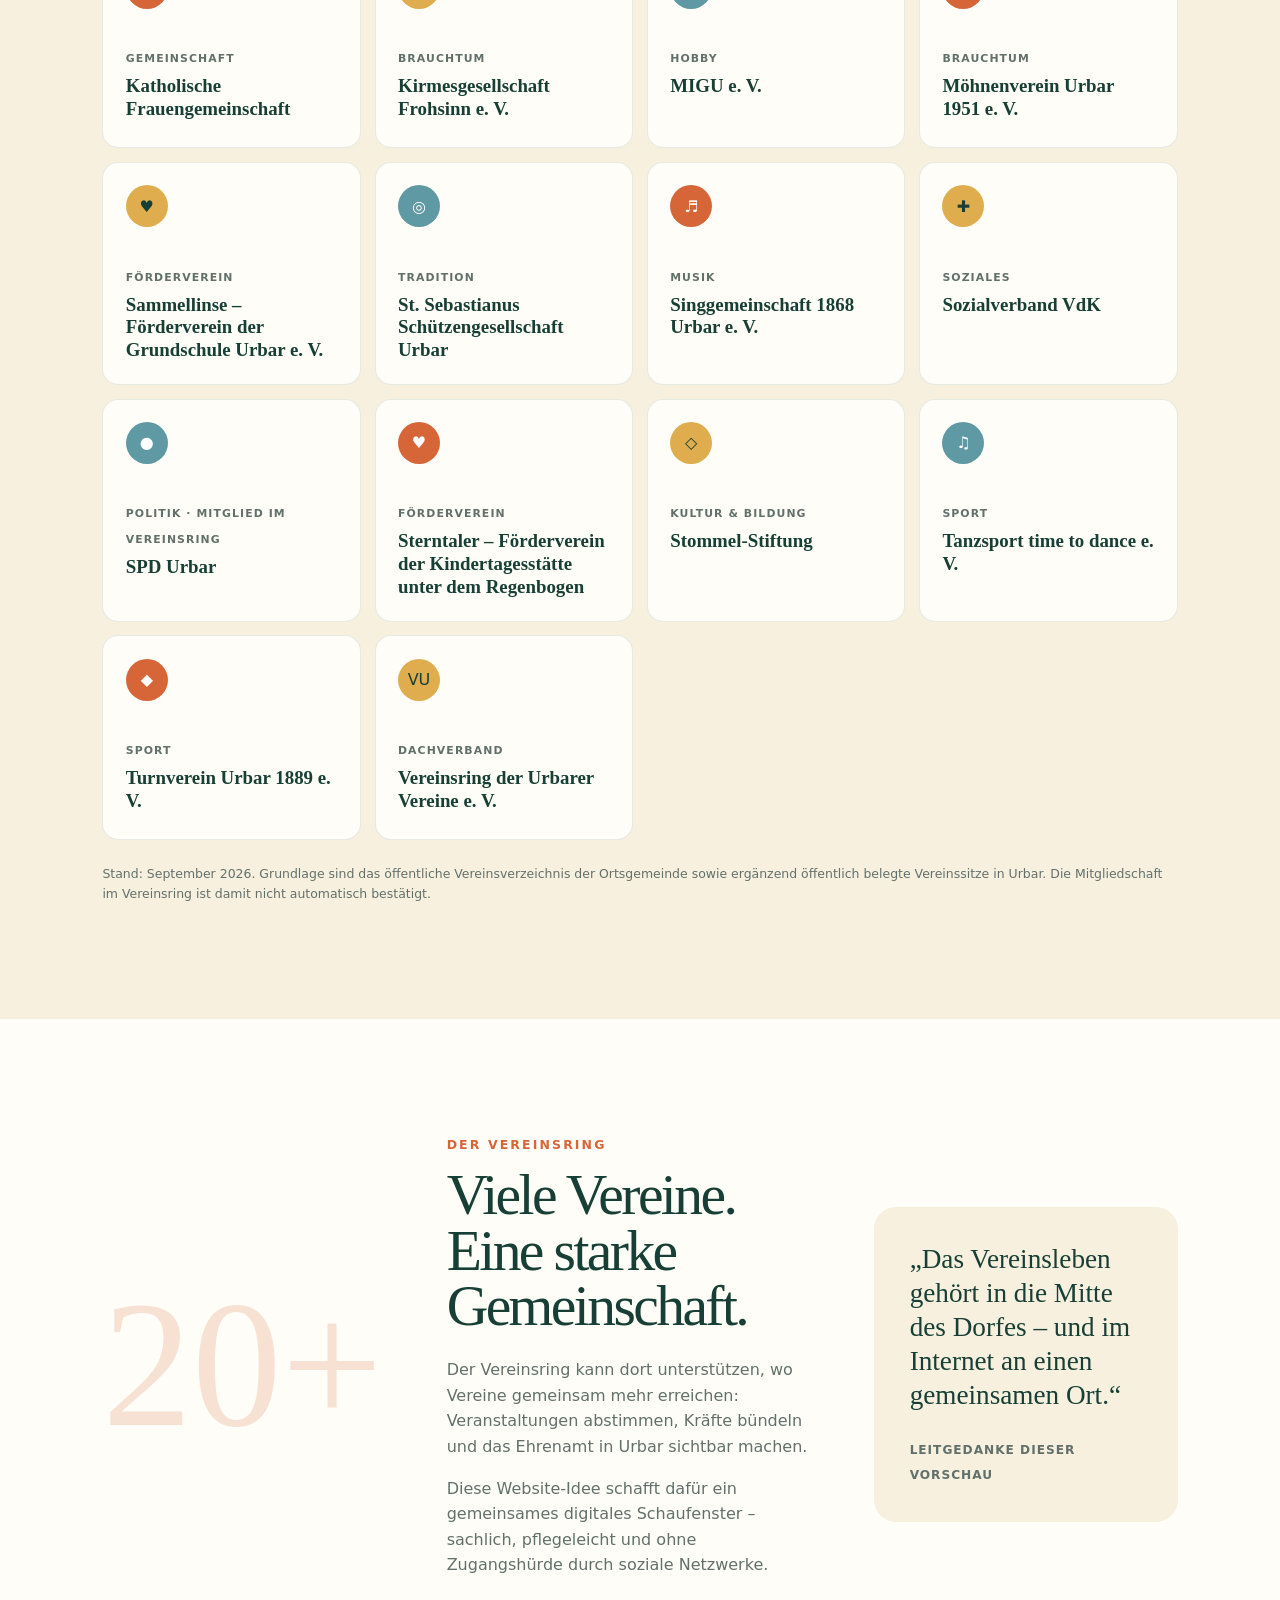
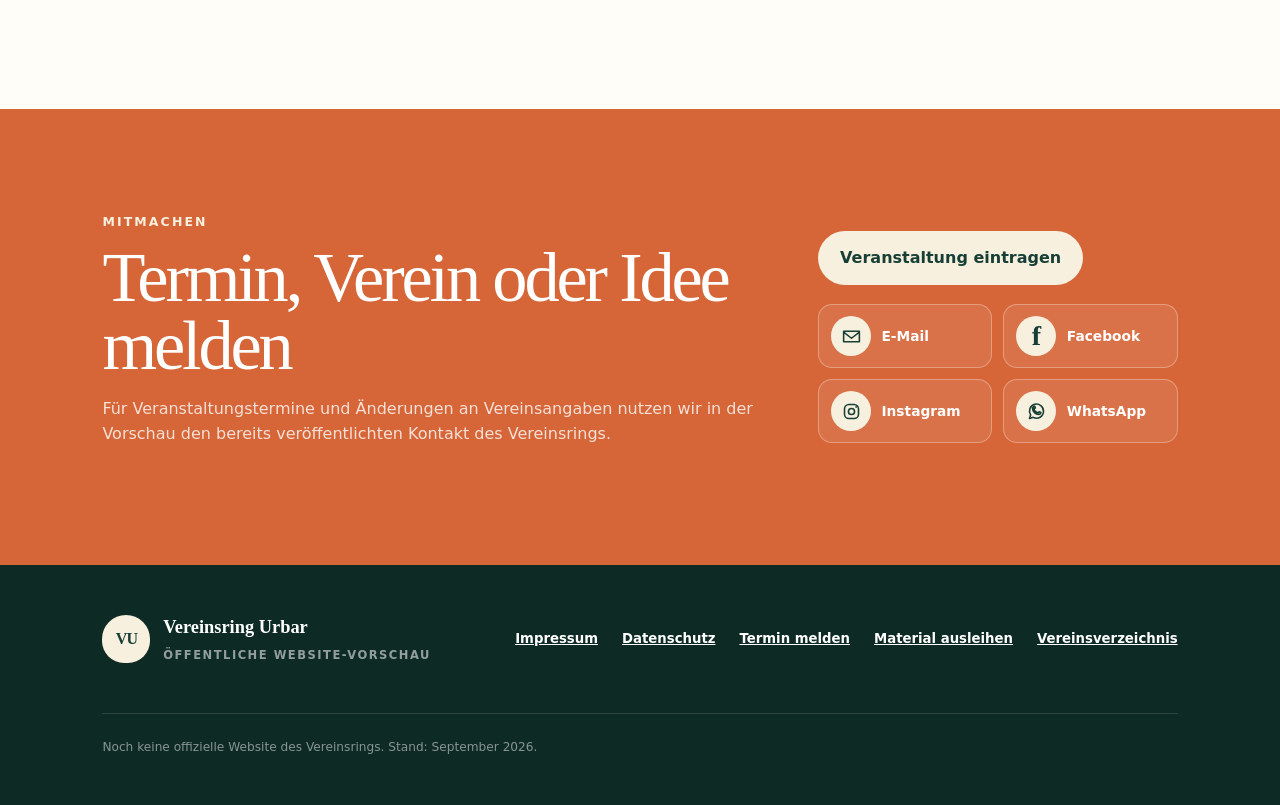
==== commit ec09f1bf: "Materialausleihe für Urbarer Vereine ergänzen" ====
--- a/index.html
+++ b/index.html
@@ -12,7 +12,7 @@
   <meta property="og:image" content="https://mpusceddu.github.io/vereinsring-urbar/assets/og-vereinsring-urbar.png">
   <title>Vereinsring Urbar · Öffentliche Vorschau</title>
   <link rel="icon" href="assets/favicon.svg" type="image/svg+xml">
-  <link rel="stylesheet" href="styles.css?v=20260902-10">
+  <link rel="stylesheet" href="styles.css?v=20260906-1">
   <script src="script.js?v=20260902-1" defer></script>
 </head>
 <body>
@@ -40,6 +40,7 @@
       <a href="#vereine">Vereine</a>
       <a href="#aufgaben">Aufgaben</a>
       <a href="#aktionen">Aktionen</a>
+      <a href="material-ausleihen.html">Material</a>
       <a class="nav-button" href="veranstaltung-melden.html">Termin melden</a>
     </nav>
   </header>
@@ -71,6 +72,7 @@
       <a href="#termine"><span>01</span><strong>Was ist los?</strong><small>Termine in Urbar</small></a>
       <a href="#vereine"><span>02</span><strong>Wer macht mit?</strong><small>Vereine kennenlernen</small></a>
       <a href="veranstaltung-melden.html"><span>03</span><strong>Etwas melden?</strong><small>Veranstaltung eintragen</small></a>
+      <a href="material-ausleihen.html"><span>04</span><strong>Material benötigt?</strong><small>Ausleihe anfragen</small></a>
     </section>
 
     <section id="aufgaben" class="section role-section">
@@ -282,6 +284,7 @@
       <a href="impressum.html">Impressum</a>
       <a href="datenschutz.html">Datenschutz</a>
       <a href="veranstaltung-melden.html">Termin melden</a>
+      <a href="material-ausleihen.html">Material ausleihen</a>
       <a href="#vereine">Vereinsverzeichnis</a>
     </nav>
     <p class="footer-note">Noch keine offizielle Website des Vereinsrings. Stand: September 2026.</p>
--- a/styles.css
+++ b/styles.css
@@ -91,17 +91,17 @@
 .event-card a { color: var(--ink); font-size: .85rem; font-weight: 850; text-decoration: none; }
 .source-note { margin: 1.5rem 0 0; color: var(--muted); font-size: .78rem; }
 
-.role-grid { display: grid; grid-template-columns: repeat(3, 1fr); gap: 1rem; }
-.role-card { min-height: 360px; display: flex; flex-direction: column; padding: 2rem; background: var(--paper); border: 1px solid var(--line); border-radius: var(--radius); }
+.role-grid { display: grid; grid-template-columns: repeat(3, minmax(0, 1fr)); gap: 1rem; }
+.role-card { min-width: 0; min-height: 360px; display: flex; flex-direction: column; padding: 2rem; background: var(--paper); border: 1px solid var(--line); border-radius: var(--radius); }
 .role-card::before { content: ""; width: 56px; height: 6px; margin-bottom: auto; background: var(--orange); border-radius: 999px; }
 .role-support::before { background: var(--gold); }
 .role-coordinate::before { background: var(--blue); }
 .role-label { margin: 2.5rem 0 .7rem; color: var(--orange); font-size: .7rem; font-weight: 850; letter-spacing: .12em; text-transform: uppercase; }
 .role-support .role-label { color: #98701d; }
 .role-coordinate .role-label { color: #39717b; }
-.role-card h3 { margin: 0 0 .7rem; color: var(--ink); font-family: Georgia, serif; font-size: 2rem; line-height: 1.05; }
+.role-card h3 { margin: 0 0 .7rem; color: var(--ink); font-family: Georgia, serif; font-size: 2rem; line-height: 1.05; overflow-wrap: anywhere; }
 .role-card p { margin: 0 0 1.8rem; color: var(--muted); }
-.role-card small { margin-top: auto; padding-top: 1.2rem; color: var(--ink); border-top: 1px solid var(--line); font-size: .76rem; font-weight: 750; }
+.role-card small { margin-top: auto; padding-top: 1.2rem; color: var(--ink); border-top: 1px solid var(--line); font-size: .76rem; font-weight: 750; overflow-wrap: anywhere; }
 
 .action-grid { display: grid; grid-template-columns: 1.5fr 1fr 1fr; gap: 1rem; }
 .action-card { min-height: 390px; position: relative; display: flex; flex-direction: column; justify-content: flex-end; padding: 2rem; color: var(--ink); background: var(--gold); border-radius: var(--radius); overflow: hidden; }
@@ -119,15 +119,15 @@
 .filter-row { display: flex; flex-wrap: wrap; gap: .55rem; margin-bottom: 1.5rem; }
 .filter-button { padding: .62rem 1rem; color: var(--ink); background: transparent; border: 1px solid var(--ink); border-radius: 999px; font: inherit; font-size: .82rem; font-weight: 750; cursor: pointer; }
 .filter-button.active, .filter-button:hover { color: white; background: var(--ink); }
-.club-grid { display: grid; grid-template-columns: repeat(4, 1fr); gap: .85rem; }
-.club-card { min-height: 205px; padding: 1.4rem; background: var(--paper); border: 1px solid rgba(23,63,53,.1); border-radius: 16px; transition: transform .2s ease, box-shadow .2s ease; }
+.club-grid { display: grid; grid-template-columns: repeat(4, minmax(0, 1fr)); gap: .85rem; }
+.club-card { min-width: 0; min-height: 205px; padding: 1.4rem; background: var(--paper); border: 1px solid rgba(23,63,53,.1); border-radius: 16px; transition: transform .2s ease, box-shadow .2s ease; }
 .club-card:hover { transform: translateY(-3px); box-shadow: 0 12px 35px rgba(15,42,36,.08); }
 .club-card[hidden] { display: none; }
 .club-icon { display: grid; place-items: center; width: 42px; height: 42px; margin-bottom: 2.2rem; color: white; background: var(--orange); border-radius: 50%; font-size: 1rem; }
 .club-card:nth-child(3n) .club-icon { background: var(--blue); }
 .club-card:nth-child(3n+2) .club-icon { color: var(--ink); background: var(--gold); }
-.club-card small { color: var(--muted); font-size: .68rem; font-weight: 850; letter-spacing: .1em; text-transform: uppercase; }
-.club-card h3 { margin: .35rem 0 0; color: var(--ink); font-family: Georgia, serif; font-size: 1.18rem; line-height: 1.2; }
+.club-card small { color: var(--muted); font-size: .68rem; font-weight: 850; letter-spacing: .1em; text-transform: uppercase; overflow-wrap: anywhere; }
+.club-card h3 { margin: .35rem 0 0; color: var(--ink); font-family: Georgia, serif; font-size: 1.18rem; line-height: 1.2; overflow-wrap: anywhere; }
 
 .story-section { display: grid; grid-template-columns: .6fr 1.2fr 1fr; align-items: center; gap: 4rem; background: var(--paper); }
 .story-number { color: var(--orange); font-family: Georgia, serif; font-size: clamp(6rem, 14vw, 14rem); line-height: .8; opacity: .18; }
@@ -144,7 +144,14 @@
 .contact-actions { display: flex; flex-direction: column; align-items: flex-start; gap: 1.2rem; }
 .button-cream { color: var(--ink); background: var(--cream); }
 .text-link { font-weight: 800; text-underline-offset: 4px; }
-.contact-socials { display: flex; flex-wrap: wrap; gap: .7rem 1.25rem; }
+.contact-socials { display: grid; grid-template-columns: repeat(2, minmax(0, 1fr)); gap: .7rem; width: 100%; max-width: 520px; }
+.contact-link { display: grid; grid-template-columns: 40px minmax(0, 1fr) auto; align-items: center; gap: .65rem; min-width: 0; padding: .68rem .75rem; color: white; background: rgba(255,255,255,.09); border: 1px solid rgba(255,255,255,.3); border-radius: 14px; font-size: .86rem; font-weight: 800; text-decoration: none; transition: transform .2s ease, background .2s ease; }
+.contact-link:hover { transform: translateY(-2px); background: rgba(255,255,255,.16); }
+.contact-icon { display: grid; place-items: center; width: 40px; height: 40px; color: var(--ink); background: var(--cream); border-radius: 50%; }
+.contact-icon svg { width: 21px; height: 21px; fill: none; stroke: currentColor; stroke-width: 1.8; stroke-linecap: round; stroke-linejoin: round; }
+.contact-icon svg .icon-fill { fill: currentColor; stroke: none; }
+.contact-icon-letter { font-family: Georgia, serif; font-size: 1.75rem; font-weight: 700; line-height: 1; }
+.contact-arrow { display: none; }
 
 .site-footer { display: grid; grid-template-columns: 1fr auto; gap: 2rem; padding: 3rem clamp(1.25rem, 8vw, 8rem); color: white; background: var(--ink-dark); }
 .footer-brand { display: flex; align-items: center; gap: .8rem; }
@@ -211,11 +218,13 @@
   .event-featured { grid-column: 1 / -1; }
   .action-grid { grid-template-columns: 1fr 1fr; }
   .action-image { grid-row: span 2; }
-  .club-grid { grid-template-columns: repeat(3, 1fr); }
+  .club-grid { grid-template-columns: repeat(3, minmax(0, 1fr)); }
   .story-section { grid-template-columns: .5fr 1.5fr; }
   .story-section blockquote { grid-column: 2; }
-  .role-grid { grid-template-columns: 1fr 1fr; }
+  .role-grid { grid-template-columns: repeat(2, minmax(0, 1fr)); }
   .role-card:last-child { grid-column: 1 / -1; min-height: 300px; }
+  .contact-section { grid-template-columns: 1fr; }
+  .contact-actions { width: 100%; }
 }
 
 @media (max-width: 900px) {
@@ -256,7 +265,7 @@
   .event-card { min-height: 290px; }
   .action-image { grid-row: auto; min-height: 510px; }
   .action-card:not(.action-image) { min-height: 310px; }
-  .club-grid { grid-template-columns: 1fr 1fr; }
+  .club-grid { grid-template-columns: repeat(2, minmax(0, 1fr)); }
   .story-section { grid-template-columns: 1fr; gap: 2rem; }
   .story-number { font-size: 7rem; }
   .story-section blockquote { grid-column: auto; }
@@ -284,6 +293,10 @@
   .form-actions .button { width: 100%; }
 }
 
+@media (max-width: 420px) {
+  .contact-socials { grid-template-columns: 1fr; }
+}
+
 @media (prefers-reduced-motion: reduce) {
   html { scroll-behavior: auto; }
   *, *::before, *::after { transition: none !important; }
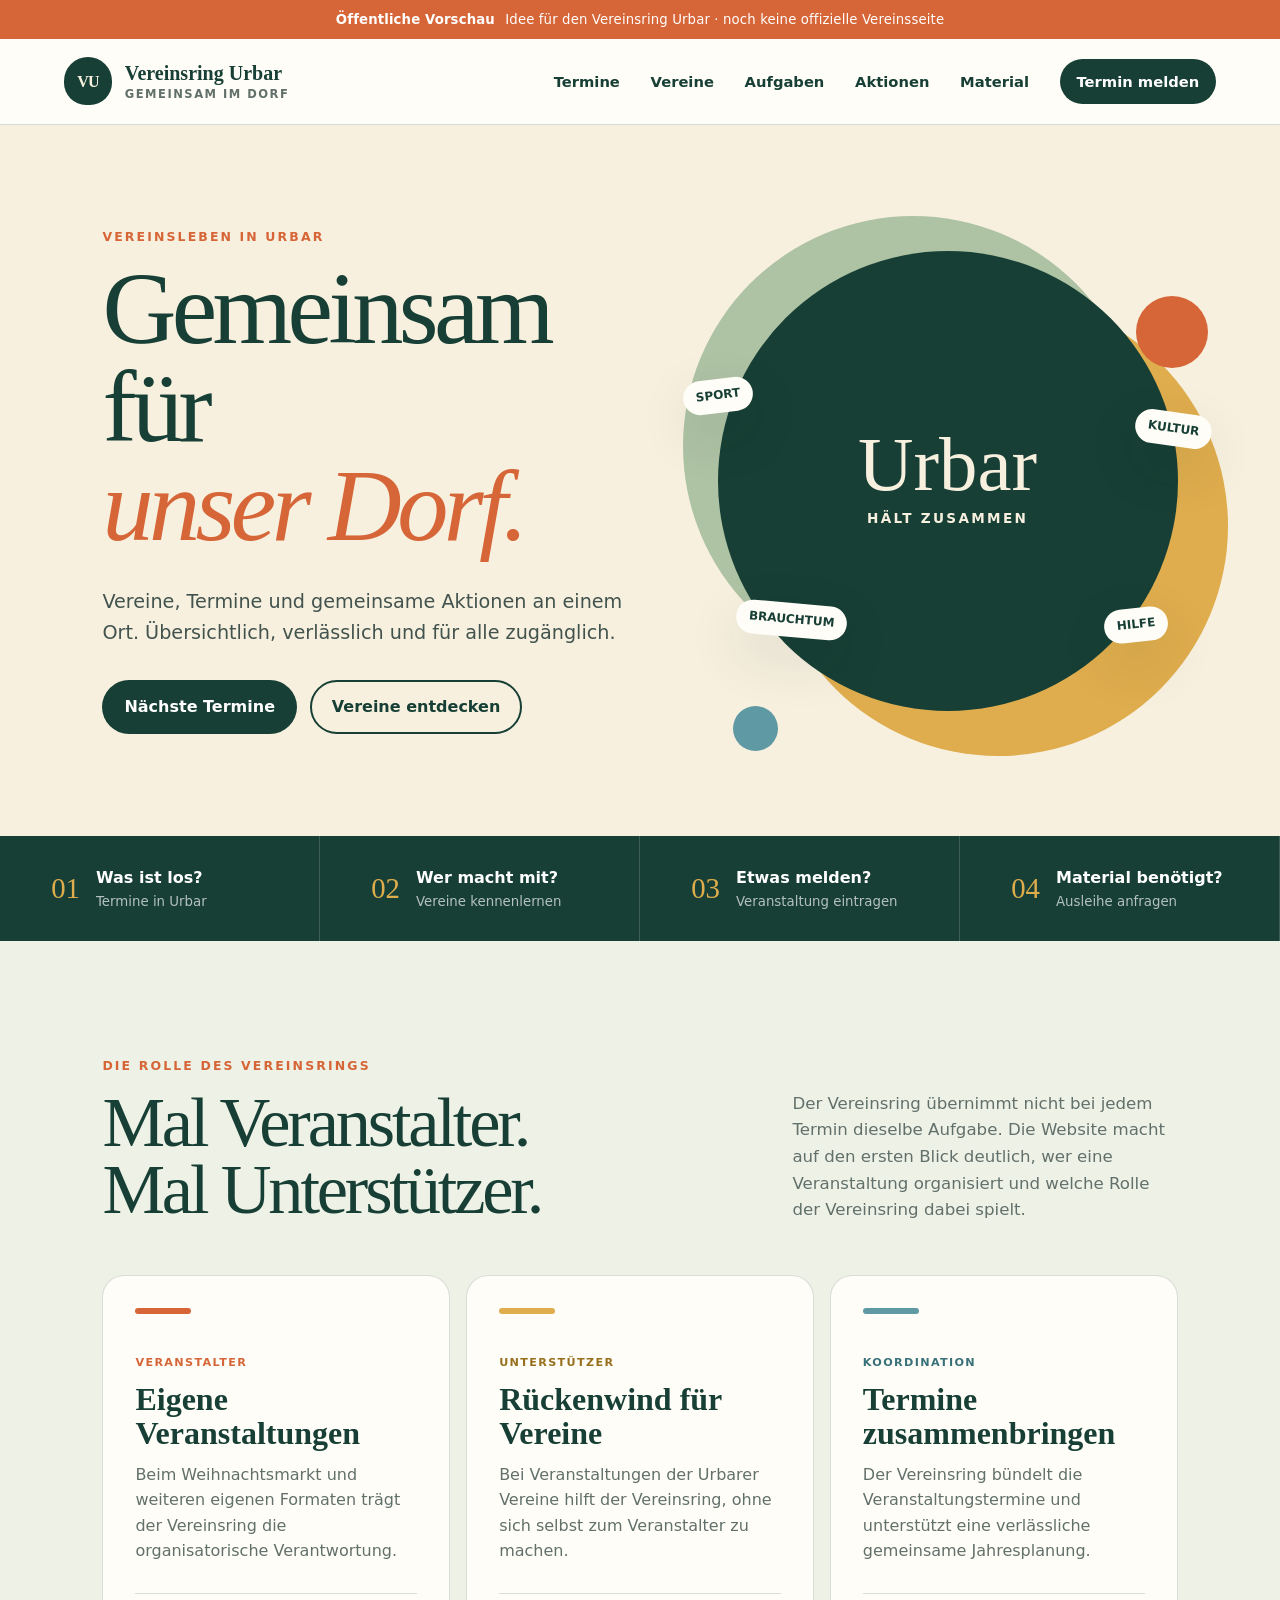
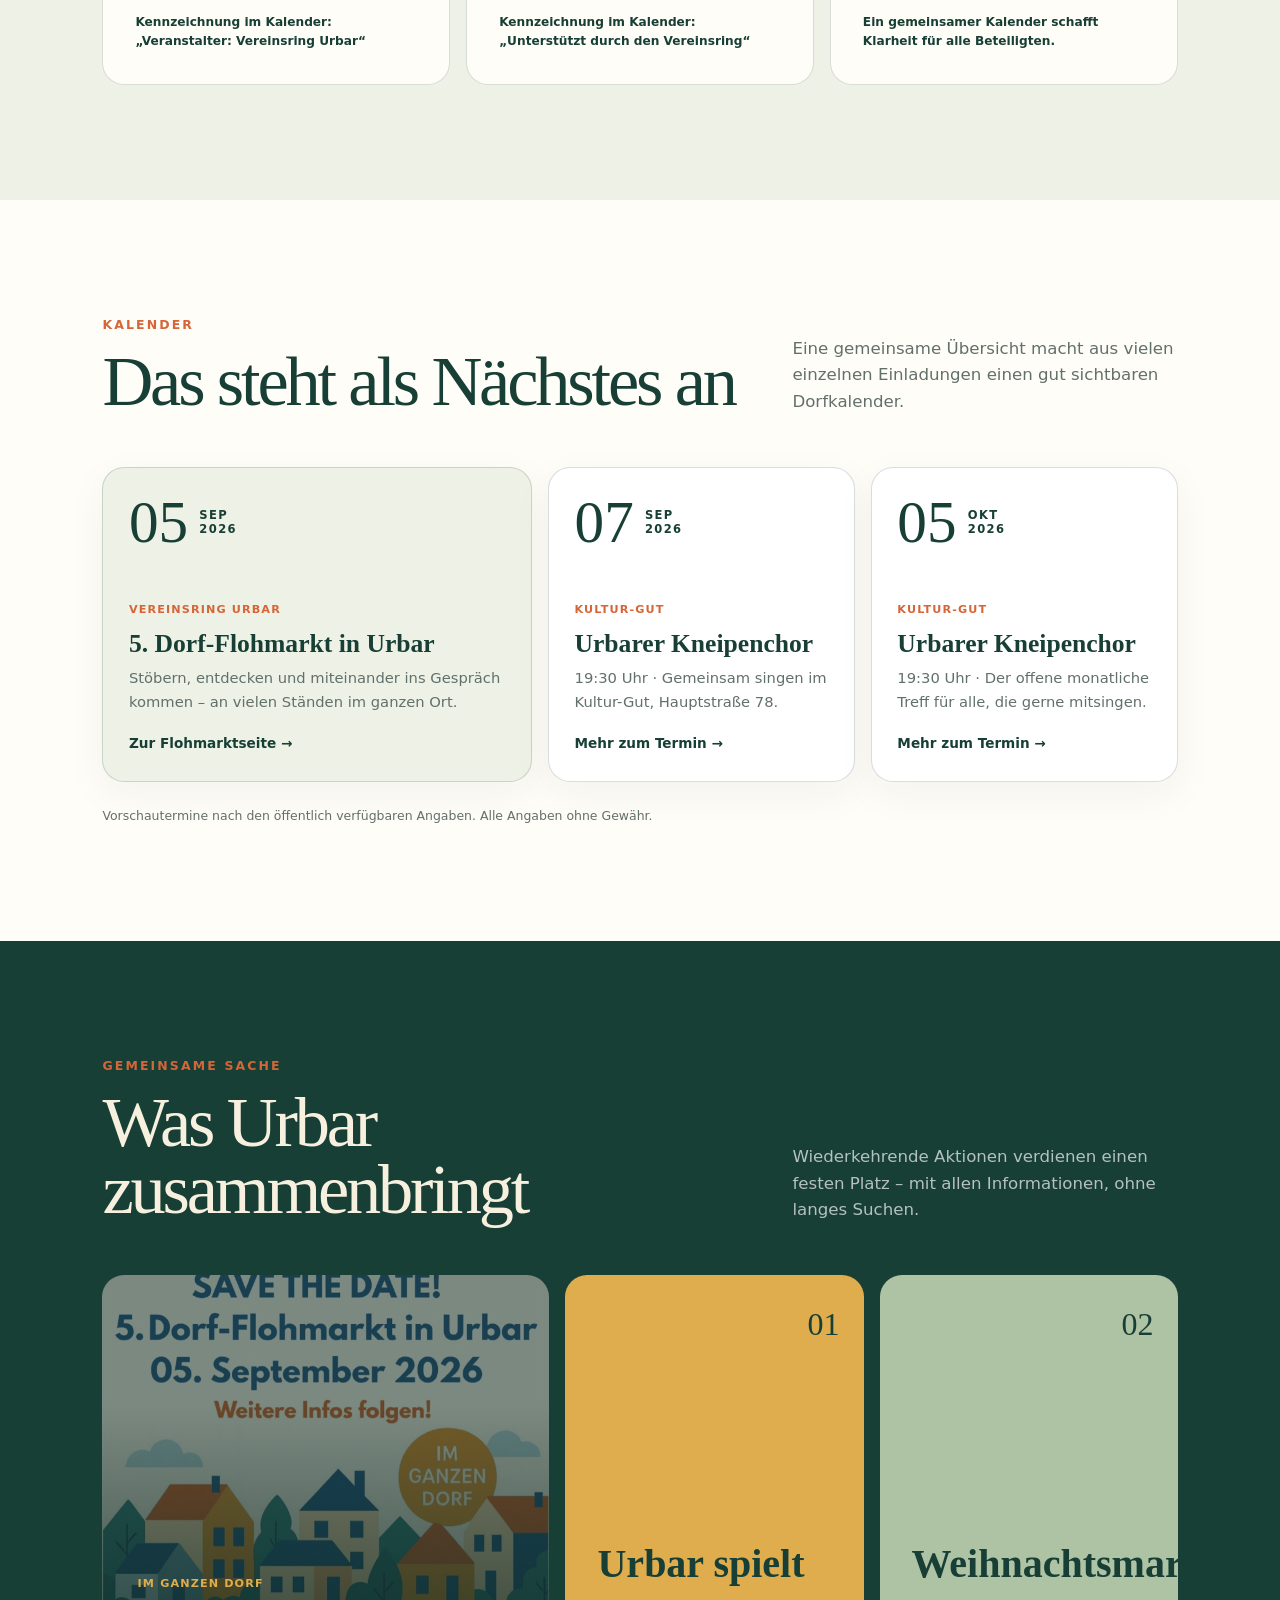
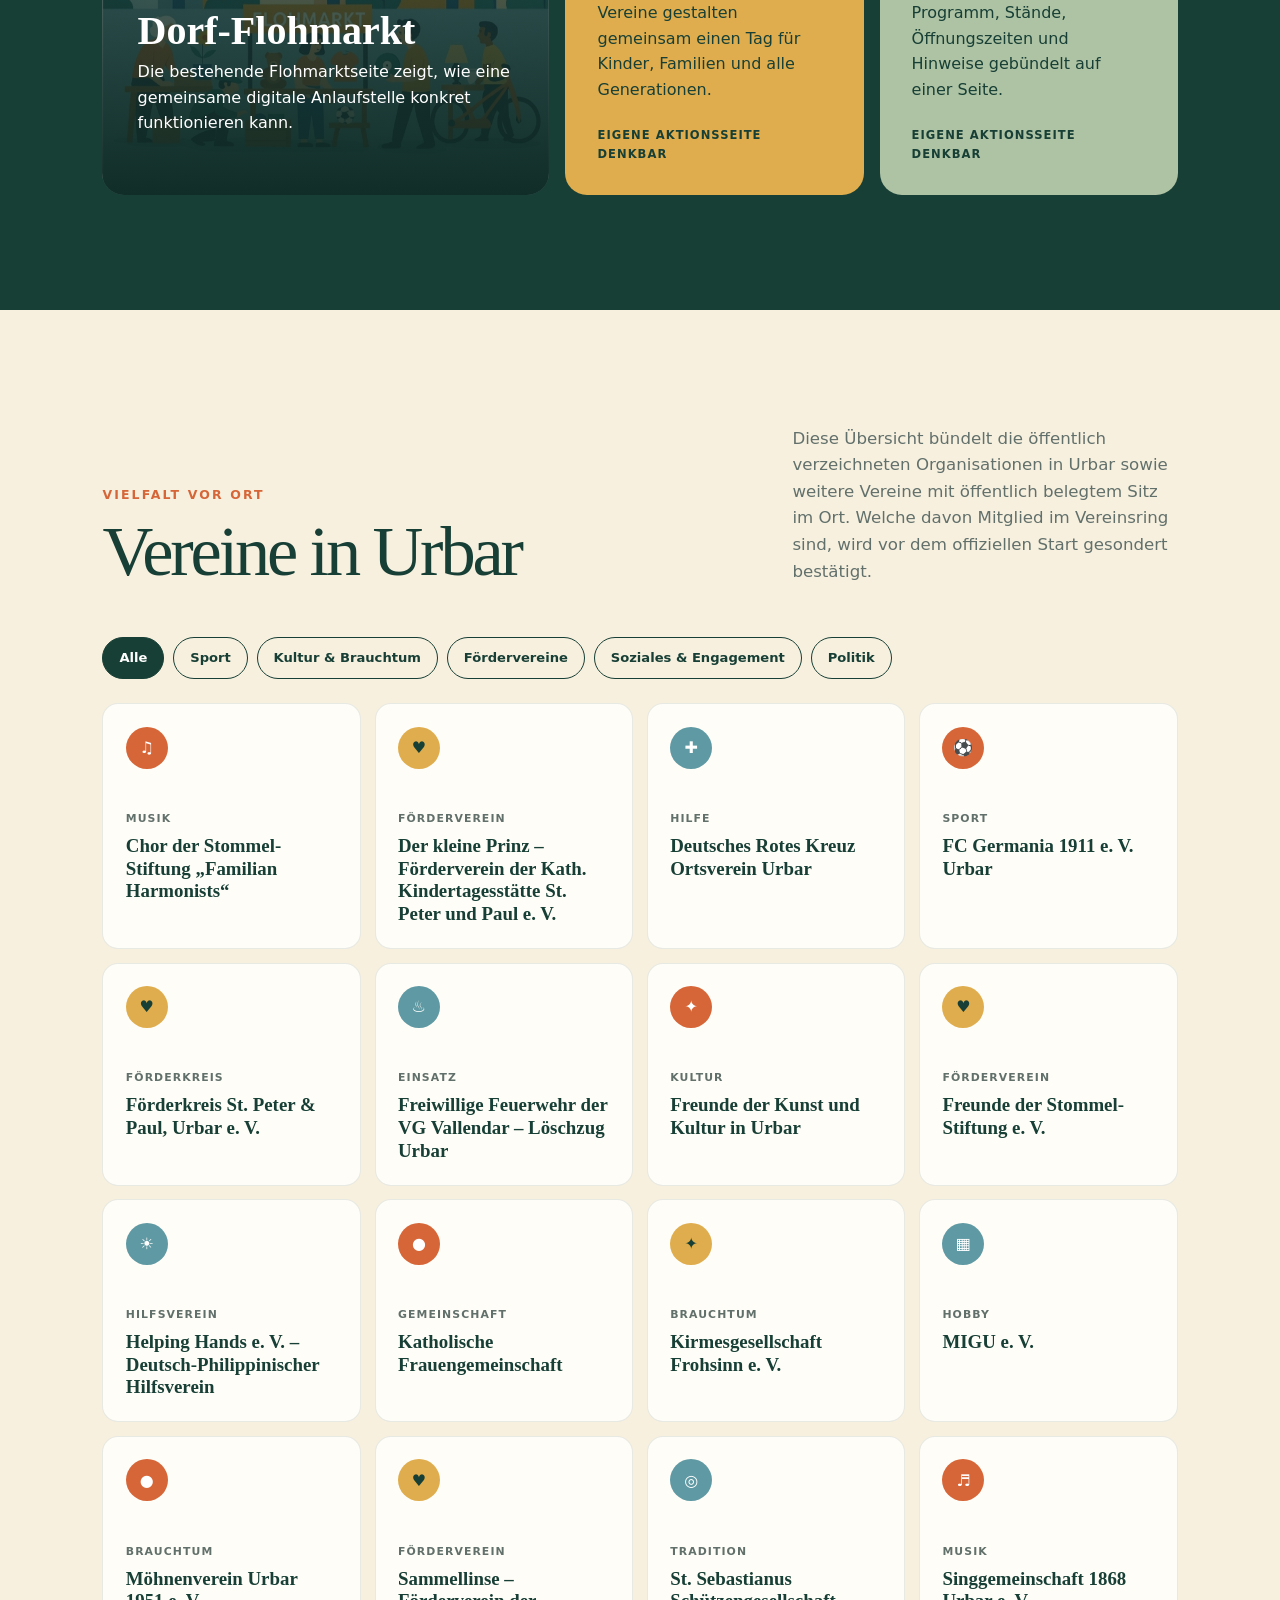
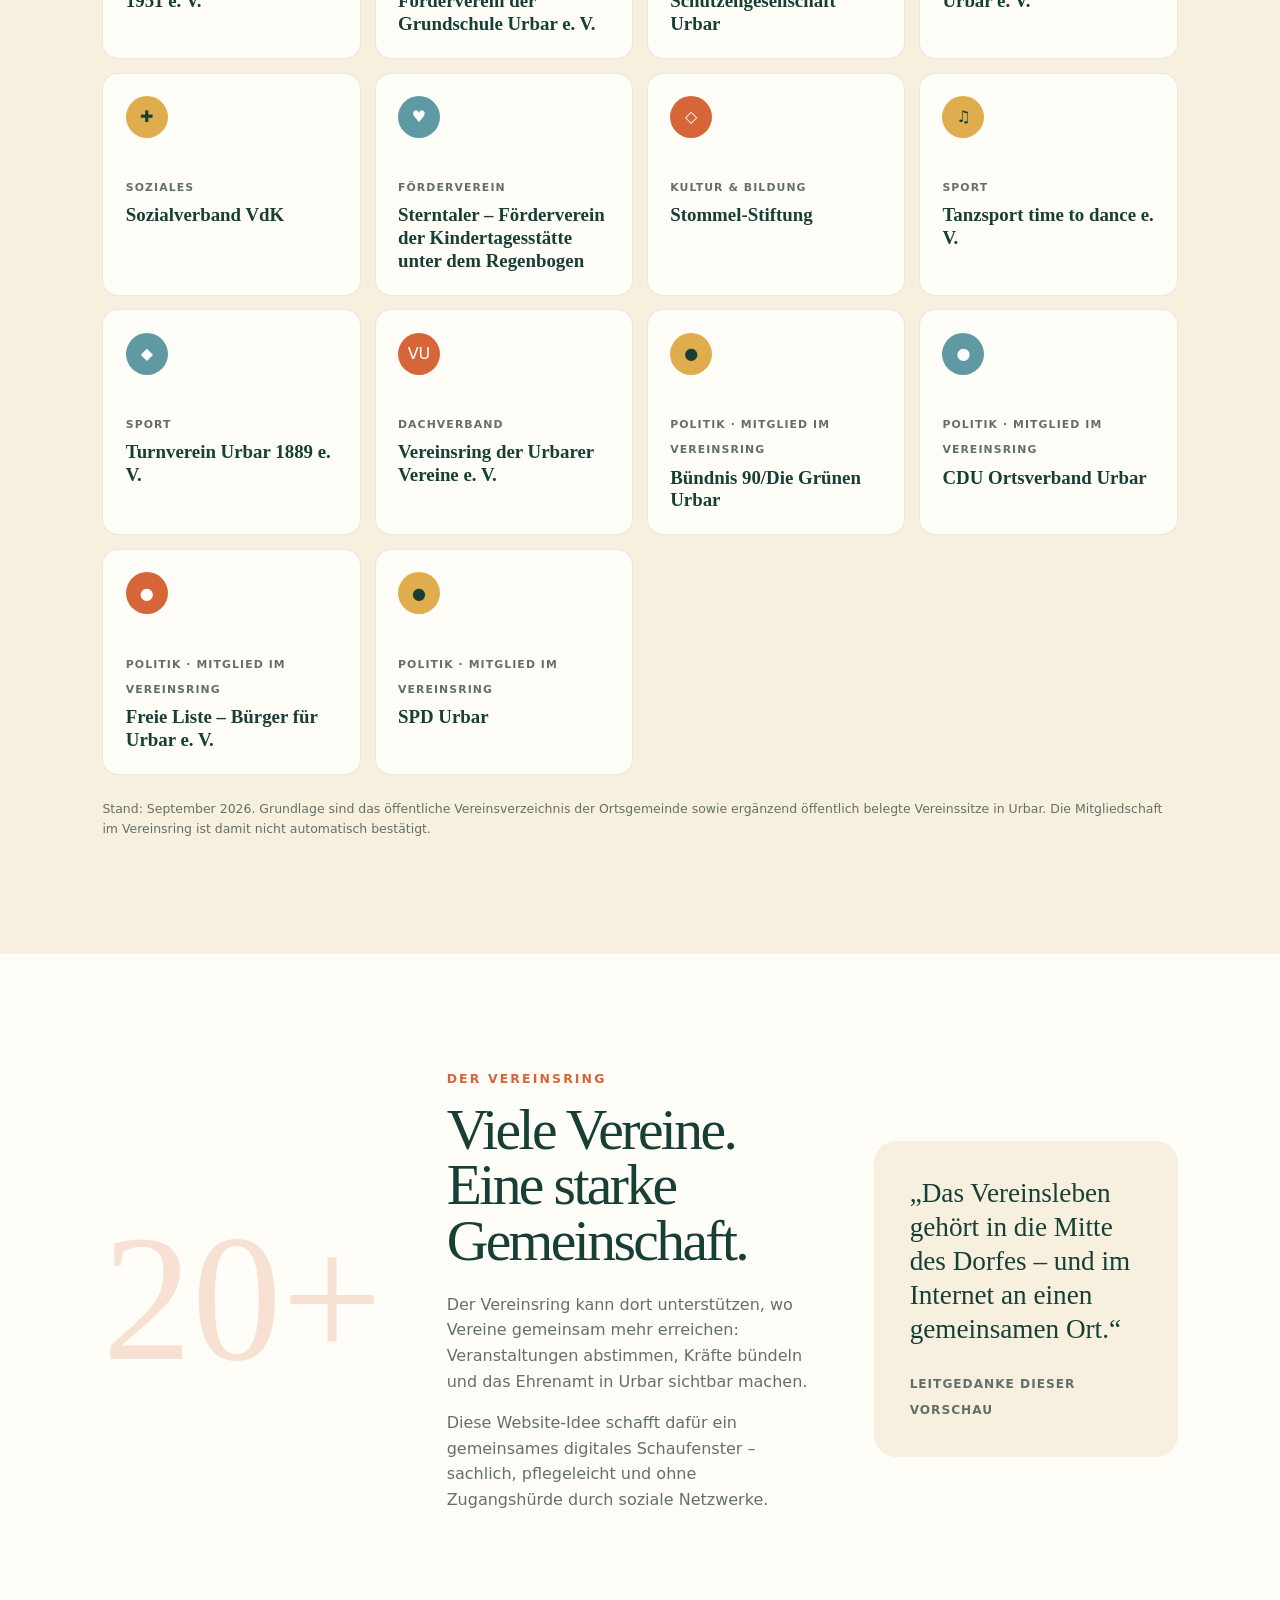
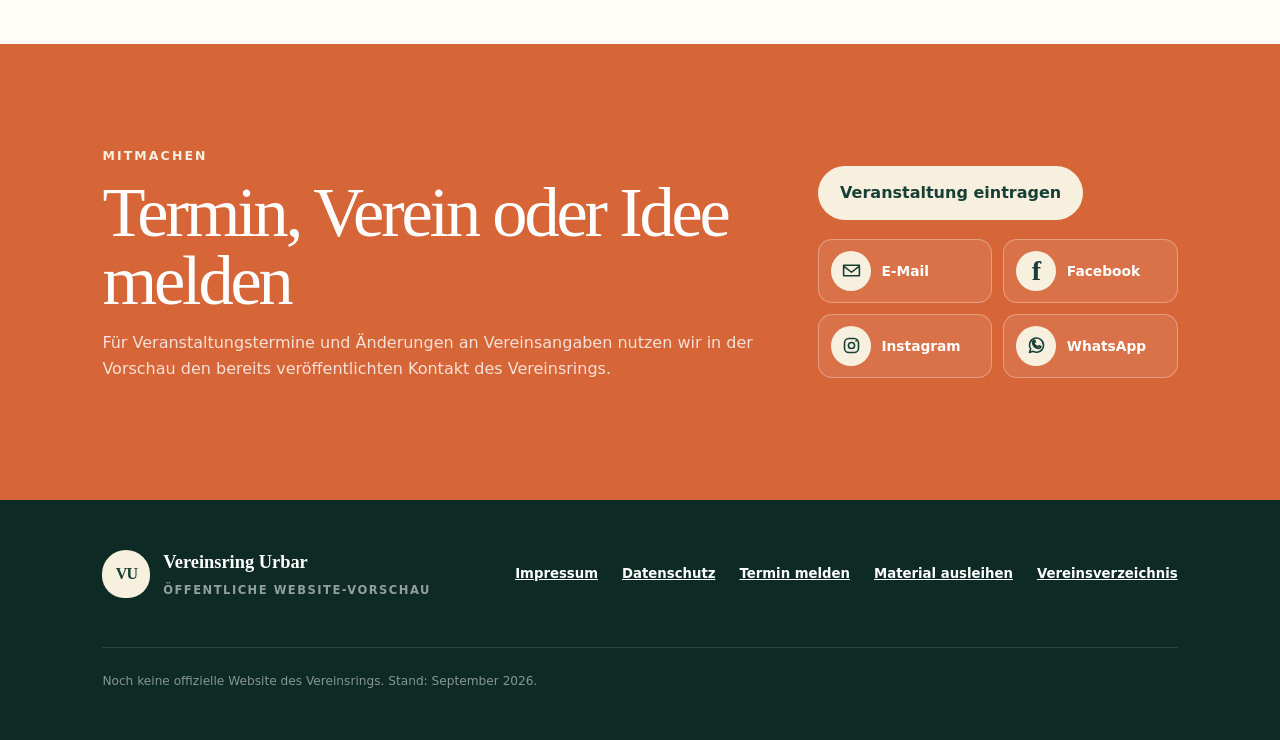
==== commit 0310218e: "Politische Mitglieder in Listen nach hinten stellen" ====
--- a/index.html
+++ b/index.html
@@ -201,15 +201,12 @@
       </div>
 
       <div class="club-grid">
-        <article class="club-card" data-category="politik"><span class="club-icon" aria-hidden="true">●</span><small>Politik · Mitglied im Vereinsring</small><h3>Bündnis 90/Die Grünen Urbar</h3></article>
         <article class="club-card" data-category="kultur"><span class="club-icon" aria-hidden="true">♫</span><small>Musik</small><h3>Chor der Stommel-Stiftung „Familian Harmonists“</h3></article>
-        <article class="club-card" data-category="politik"><span class="club-icon" aria-hidden="true">●</span><small>Politik · Mitglied im Vereinsring</small><h3>CDU Ortsverband Urbar</h3></article>
         <article class="club-card" data-category="foerder"><span class="club-icon" aria-hidden="true">♥</span><small>Förderverein</small><h3>Der kleine Prinz – Förderverein der Kath. Kindertagesstätte St. Peter und Paul e. V.</h3></article>
         <article class="club-card" data-category="engagement"><span class="club-icon" aria-hidden="true">✚</span><small>Hilfe</small><h3>Deutsches Rotes Kreuz Ortsverein Urbar</h3></article>
         <article class="club-card" data-category="sport"><span class="club-icon" aria-hidden="true">⚽</span><small>Sport</small><h3>FC Germania 1911 e. V. Urbar</h3></article>
         <article class="club-card" data-category="foerder"><span class="club-icon" aria-hidden="true">♥</span><small>Förderkreis</small><h3>Förderkreis St. Peter &amp; Paul, Urbar e. V.</h3></article>
         <article class="club-card" data-category="engagement"><span class="club-icon" aria-hidden="true">♨</span><small>Einsatz</small><h3>Freiwillige Feuerwehr der VG Vallendar – Löschzug Urbar</h3></article>
-        <article class="club-card" data-category="politik"><span class="club-icon" aria-hidden="true">●</span><small>Politik · Mitglied im Vereinsring</small><h3>Freie Liste – Bürger für Urbar e. V.</h3></article>
         <article class="club-card" data-category="kultur"><span class="club-icon" aria-hidden="true">✦</span><small>Kultur</small><h3>Freunde der Kunst und Kultur in Urbar</h3></article>
         <article class="club-card" data-category="foerder"><span class="club-icon" aria-hidden="true">♥</span><small>Förderverein</small><h3>Freunde der Stommel-Stiftung e. V.</h3></article>
         <article class="club-card" data-category="engagement"><span class="club-icon" aria-hidden="true">☀</span><small>Hilfsverein</small><h3>Helping Hands e. V. – Deutsch-Philippinischer Hilfsverein</h3></article>
@@ -221,12 +218,15 @@
         <article class="club-card" data-category="kultur"><span class="club-icon" aria-hidden="true">◎</span><small>Tradition</small><h3>St. Sebastianus Schützengesellschaft Urbar</h3></article>
         <article class="club-card" data-category="kultur"><span class="club-icon" aria-hidden="true">♬</span><small>Musik</small><h3>Singgemeinschaft 1868 Urbar e. V.</h3></article>
         <article class="club-card" data-category="engagement"><span class="club-icon" aria-hidden="true">✚</span><small>Soziales</small><h3>Sozialverband VdK</h3></article>
-        <article class="club-card" data-category="politik"><span class="club-icon" aria-hidden="true">●</span><small>Politik · Mitglied im Vereinsring</small><h3>SPD Urbar</h3></article>
         <article class="club-card" data-category="foerder"><span class="club-icon" aria-hidden="true">♥</span><small>Förderverein</small><h3>Sterntaler – Förderverein der Kindertagesstätte unter dem Regenbogen</h3></article>
         <article class="club-card" data-category="kultur"><span class="club-icon" aria-hidden="true">◇</span><small>Kultur &amp; Bildung</small><h3>Stommel-Stiftung</h3></article>
         <article class="club-card" data-category="sport"><span class="club-icon" aria-hidden="true">♫</span><small>Sport</small><h3>Tanzsport time to dance e. V.</h3></article>
         <article class="club-card" data-category="sport"><span class="club-icon" aria-hidden="true">◆</span><small>Sport</small><h3>Turnverein Urbar 1889 e. V.</h3></article>
         <article class="club-card" data-category="engagement"><span class="club-icon" aria-hidden="true">VU</span><small>Dachverband</small><h3>Vereinsring der Urbarer Vereine e. V.</h3></article>
+        <article class="club-card" data-category="politik"><span class="club-icon" aria-hidden="true">●</span><small>Politik · Mitglied im Vereinsring</small><h3>Bündnis 90/Die Grünen Urbar</h3></article>
+        <article class="club-card" data-category="politik"><span class="club-icon" aria-hidden="true">●</span><small>Politik · Mitglied im Vereinsring</small><h3>CDU Ortsverband Urbar</h3></article>
+        <article class="club-card" data-category="politik"><span class="club-icon" aria-hidden="true">●</span><small>Politik · Mitglied im Vereinsring</small><h3>Freie Liste – Bürger für Urbar e. V.</h3></article>
+        <article class="club-card" data-category="politik"><span class="club-icon" aria-hidden="true">●</span><small>Politik · Mitglied im Vereinsring</small><h3>SPD Urbar</h3></article>
       </div>
       <p class="source-note">Stand: September 2026. Grundlage sind das öffentliche Vereinsverzeichnis der Ortsgemeinde sowie ergänzend öffentlich belegte Vereinssitze in Urbar. Die Mitgliedschaft im Vereinsring ist damit nicht automatisch bestätigt.</p>
     </section>
--- a/styles.css
+++ b/styles.css
@@ -61,7 +61,7 @@
 .word-3 { left: 4%; bottom: 16%; transform: rotate(5deg); }
 .word-4 { right: 2%; bottom: 15%; transform: rotate(-6deg); }
 
-.quick-strip { display: grid; grid-template-columns: repeat(3, 1fr); color: white; background: var(--ink); }
+.quick-strip { display: grid; grid-template-columns: repeat(4, minmax(0, 1fr)); color: white; background: var(--ink); }
 .quick-strip a { display: grid; grid-template-columns: auto 1fr; column-gap: 1rem; padding: 1.8rem clamp(1.25rem, 4vw, 4rem); text-decoration: none; border-right: 1px solid rgba(255,255,255,.17); }
 .quick-strip span { grid-row: span 2; color: var(--gold); font-family: Georgia, serif; font-size: 1.8rem; }
 .quick-strip strong { font-size: 1rem; }
@@ -209,6 +209,15 @@
 .process-list strong { display: block; font-size: .9rem; }
 .process-list span { display: block; margin-top: .12rem; color: rgba(255,255,255,.68); font-size: .76rem; line-height: 1.45; }
 .process-note { margin: 1.5rem 0 0; padding-top: 1.3rem; color: rgba(255,255,255,.68); border-top: 1px solid rgba(255,255,255,.16); font-size: .76rem; }
+.preview-notice { margin: 0 0 1.4rem; padding: .9rem 1rem; color: #735119; background: #fff2cc; border: 1px solid rgba(115,81,25,.2); border-radius: 12px; font-size: .82rem; }
+.material-grid { display: grid; grid-template-columns: repeat(2, minmax(0, 1fr)); gap: .8rem; }
+.material-item { display: grid; grid-template-columns: minmax(0, 1fr) 92px; align-items: center; gap: 1rem; min-width: 0; padding: 1rem; background: #f5f4ea; border: 1px solid var(--line); border-radius: 12px; }
+.material-item strong { display: block; color: var(--ink); font-family: Georgia, serif; font-size: 1.1rem; line-height: 1.15; }
+.material-item small { display: block; margin-top: .2rem; color: var(--muted); font-size: .72rem; }
+.material-item label { color: var(--muted); font-size: .7rem; font-weight: 800; text-align: right; }
+.material-item input { width: 78px; min-height: 46px; margin-top: .25rem; padding: .55rem; color: var(--text); background: white; border: 1px solid rgba(23,63,53,.28); border-radius: 9px; font: inherit; text-align: center; }
+.material-item input:focus { outline: 3px solid rgba(214,101,55,.2); border-color: var(--orange); }
+.material-hint { margin: .8rem 0 0; color: var(--muted); font-size: .76rem; }
 
 @media (max-width: 1050px) {
   .hero { min-height: auto; grid-template-columns: 1fr; }
@@ -225,9 +234,10 @@
   .role-card:last-child { grid-column: 1 / -1; min-height: 300px; }
   .contact-section { grid-template-columns: 1fr; }
   .contact-actions { width: 100%; }
-}
-
-@media (max-width: 900px) {
+  .quick-strip { grid-template-columns: repeat(2, minmax(0, 1fr)); }
+}
+
+@media (max-width: 1180px) {
   .site-header { min-height: 76px; }
   .menu-button { display: block; }
   .main-nav { position: absolute; top: 100%; left: 0; right: 0; display: none; align-items: stretch; flex-direction: column; gap: 0; padding: .8rem 1.25rem 1.25rem; background: var(--paper); border-bottom: 1px solid var(--line); box-shadow: 0 20px 30px rgba(15,42,36,.1); }
@@ -275,6 +285,7 @@
   .form-grid { grid-template-columns: 1fr; }
   .form-field-full { grid-column: auto; }
   .process-list { grid-template-columns: 1fr; }
+  .material-grid { grid-template-columns: 1fr; }
 }
 
 @media (max-width: 480px) {
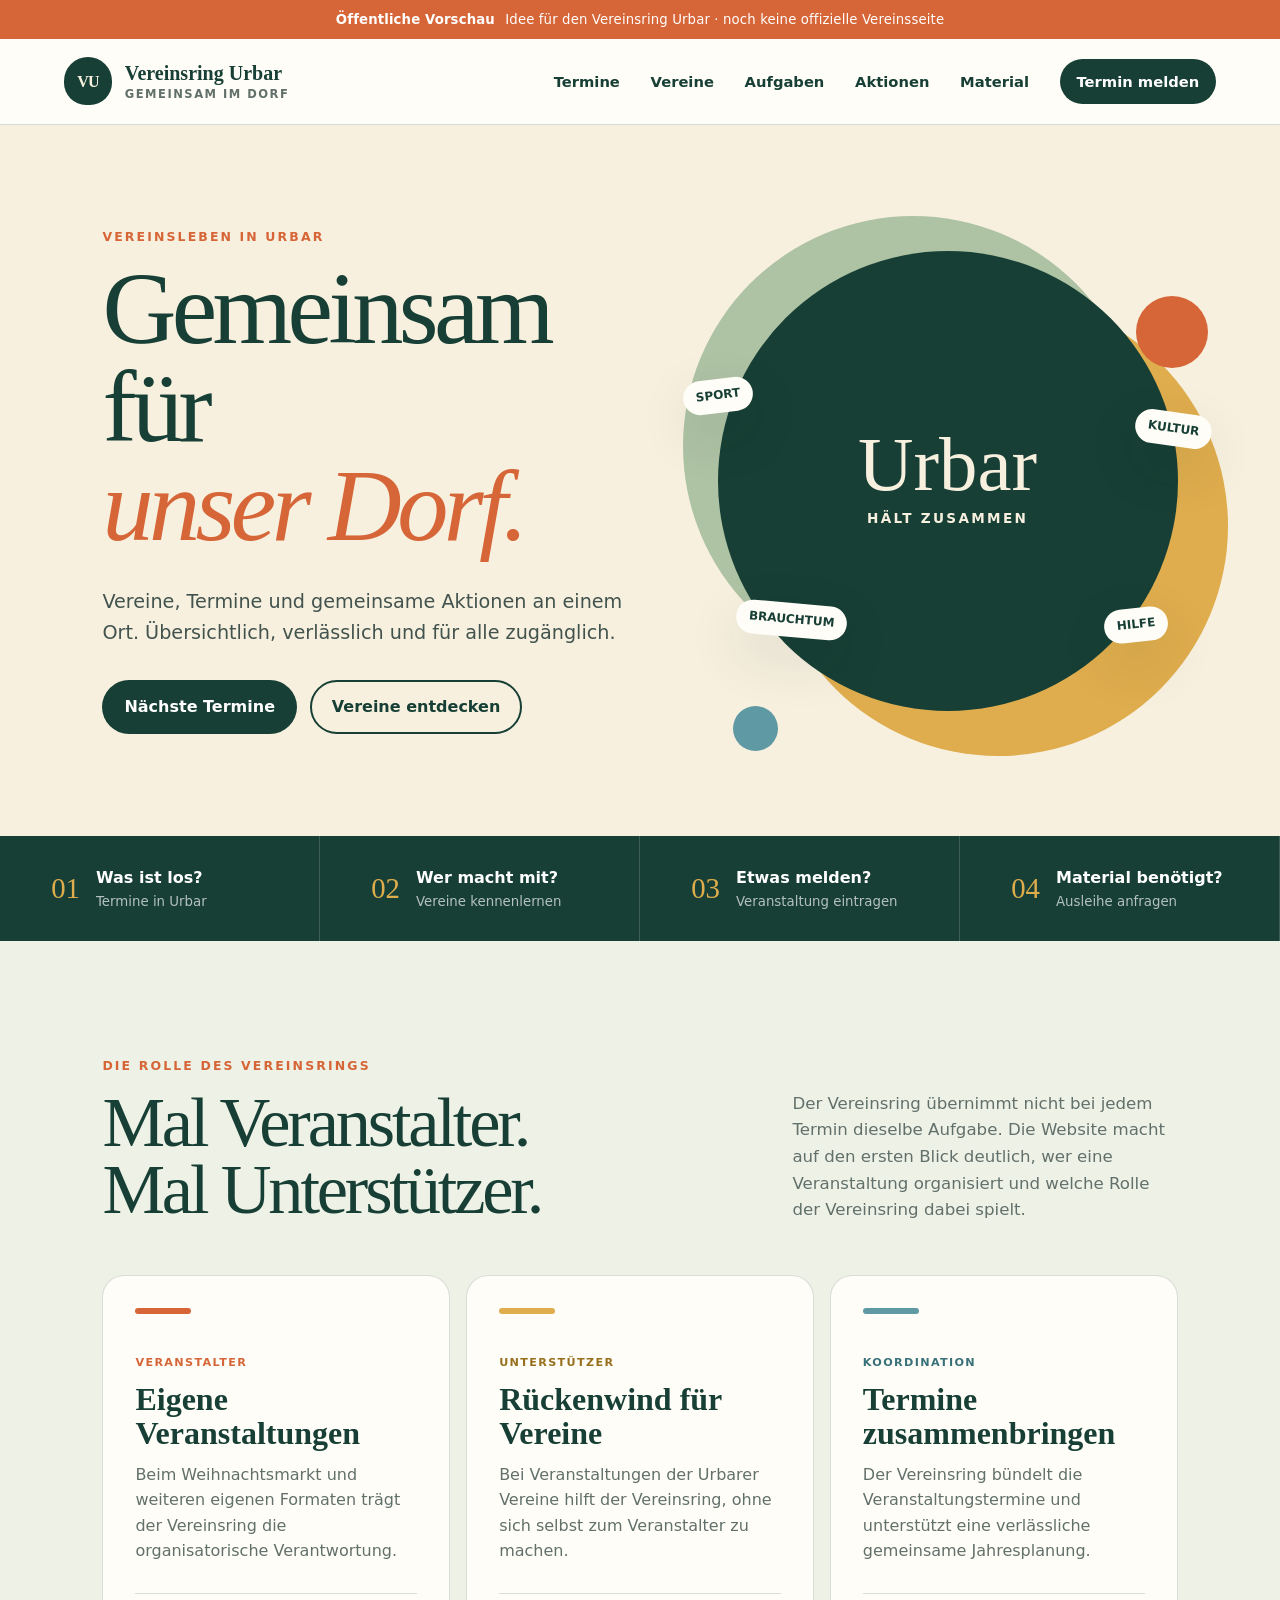
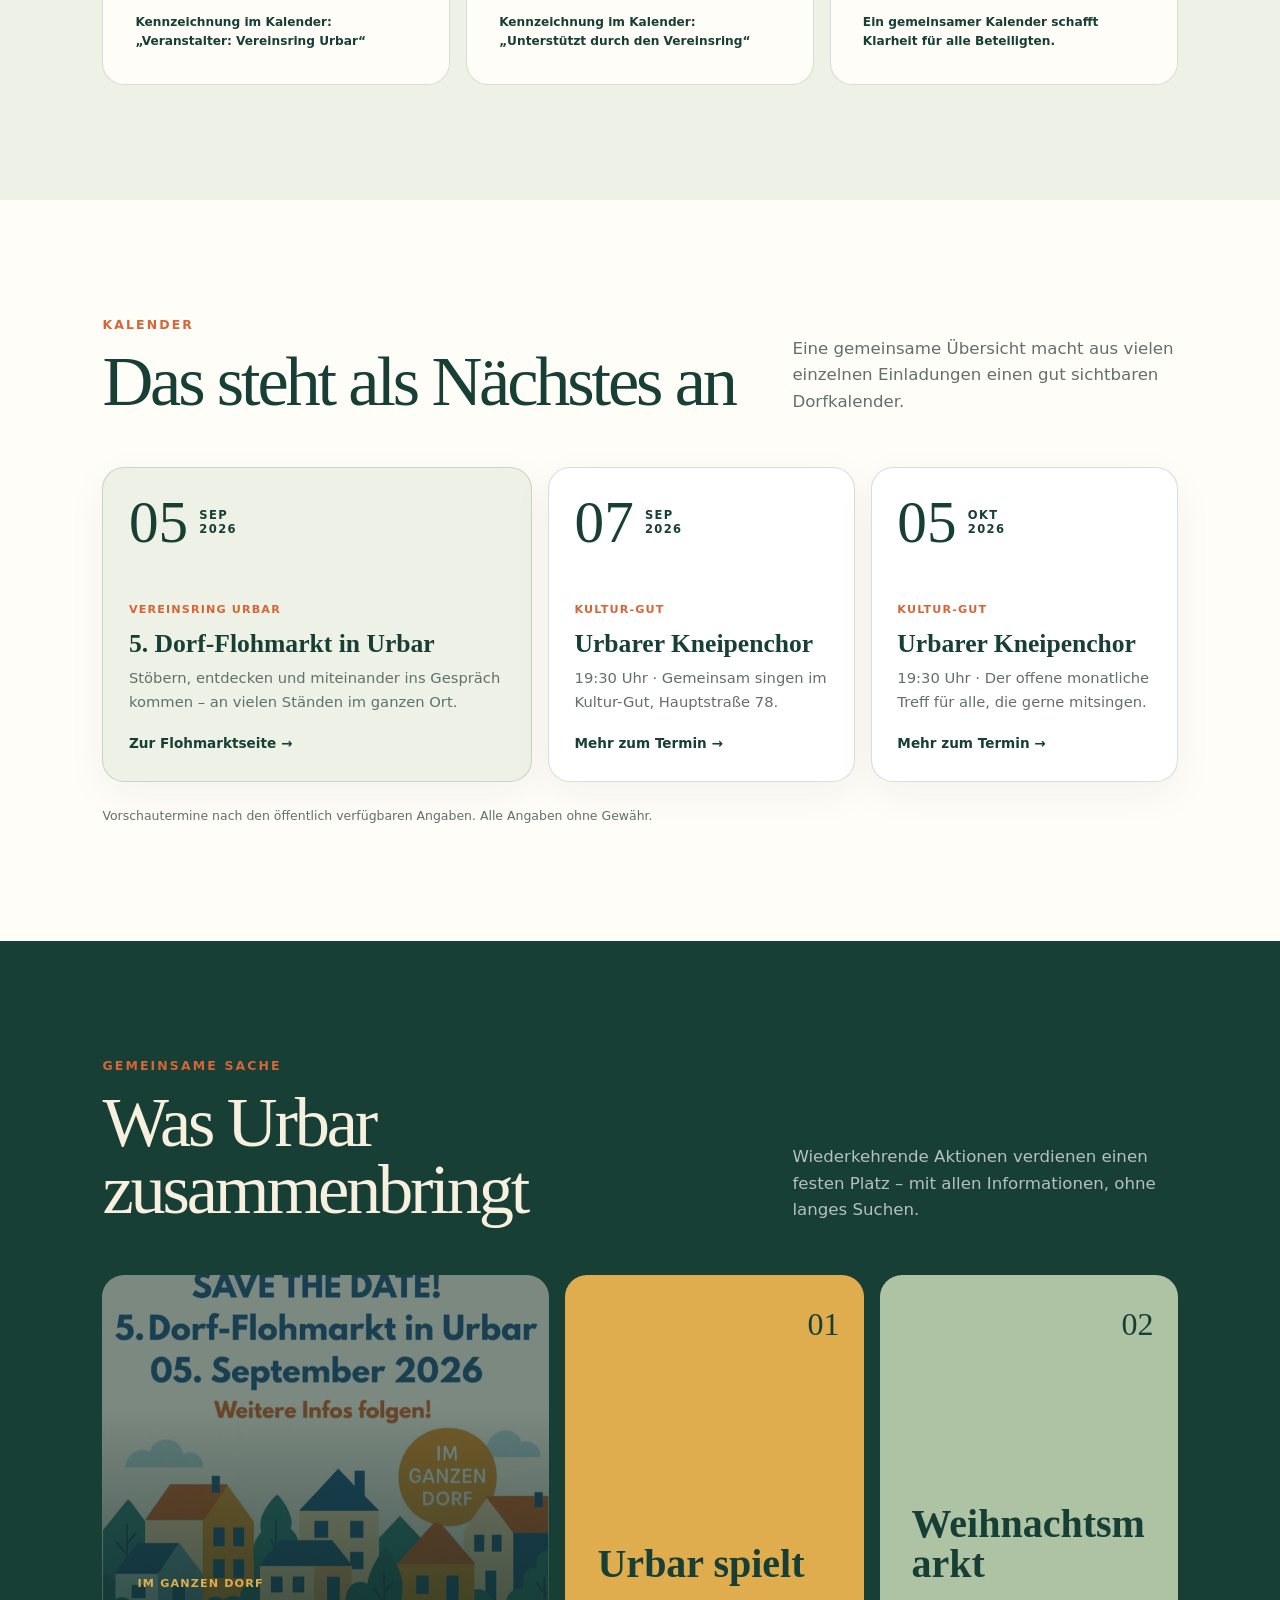
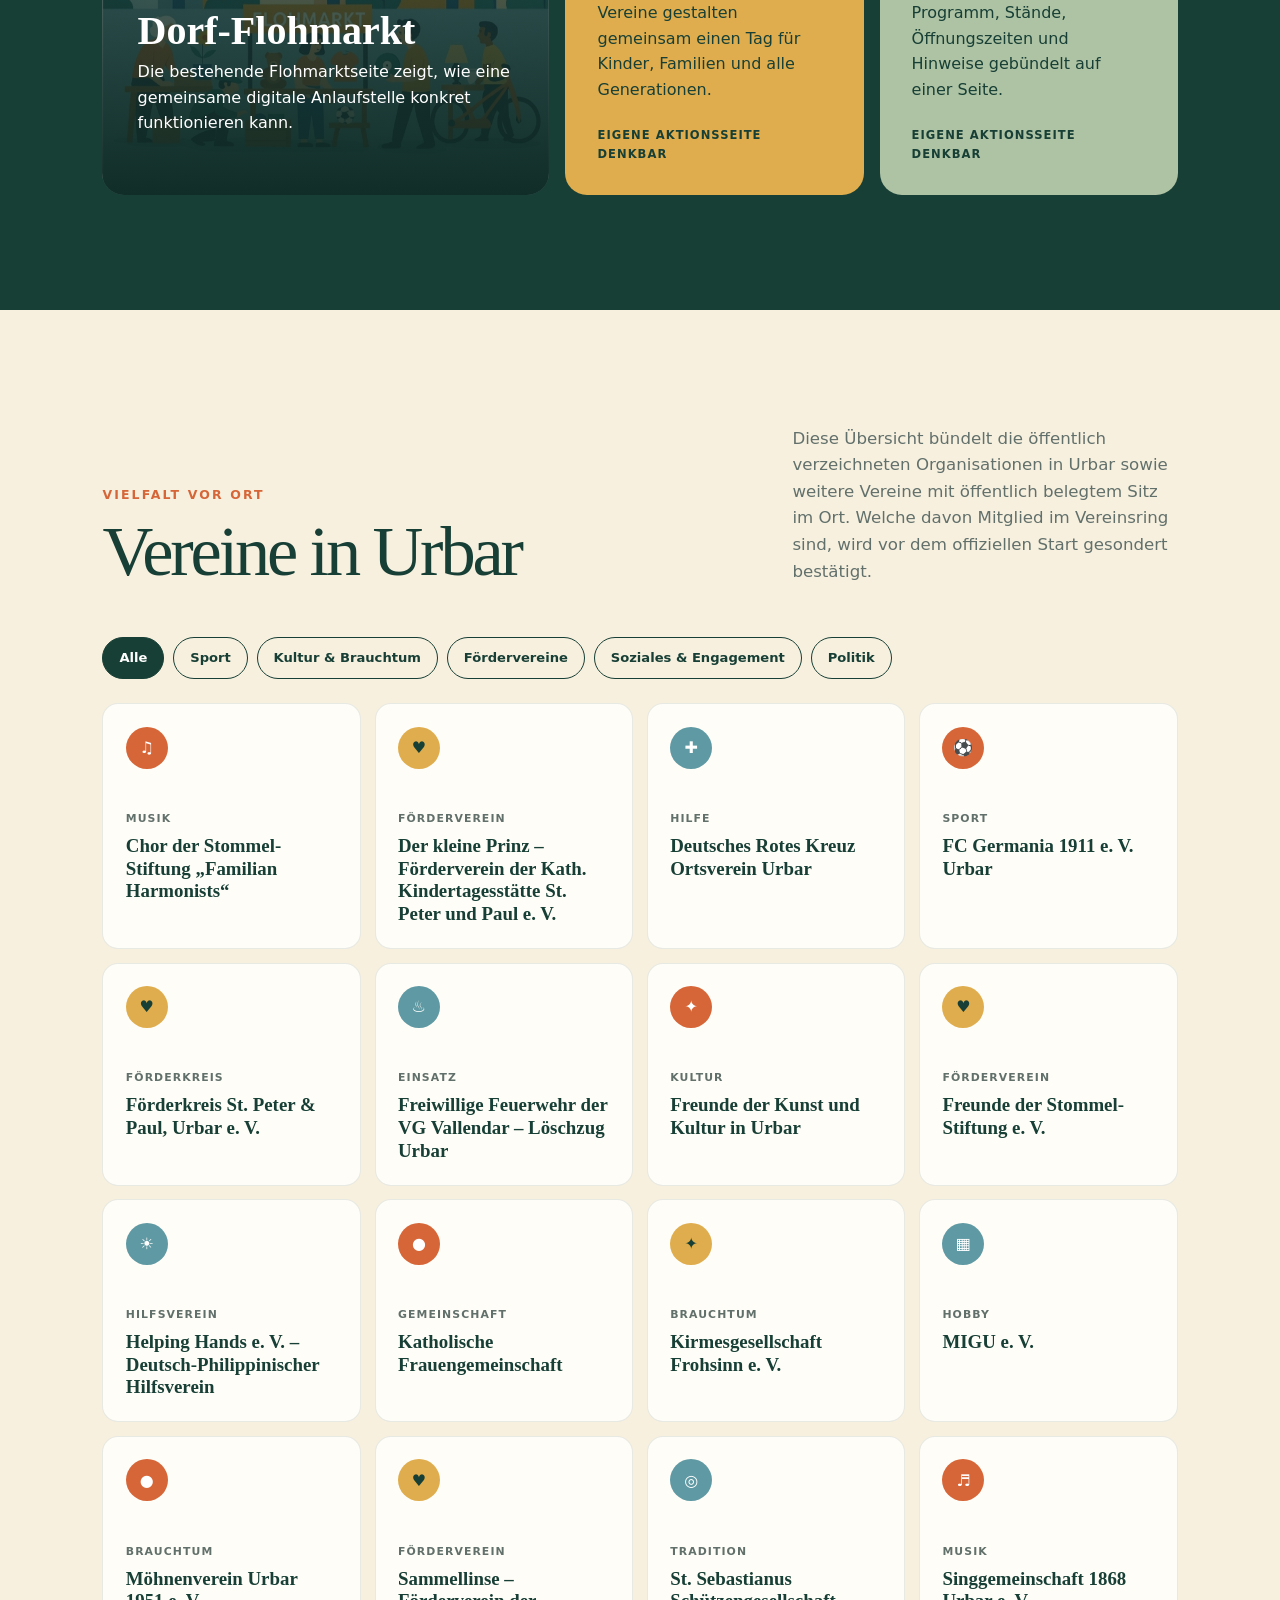
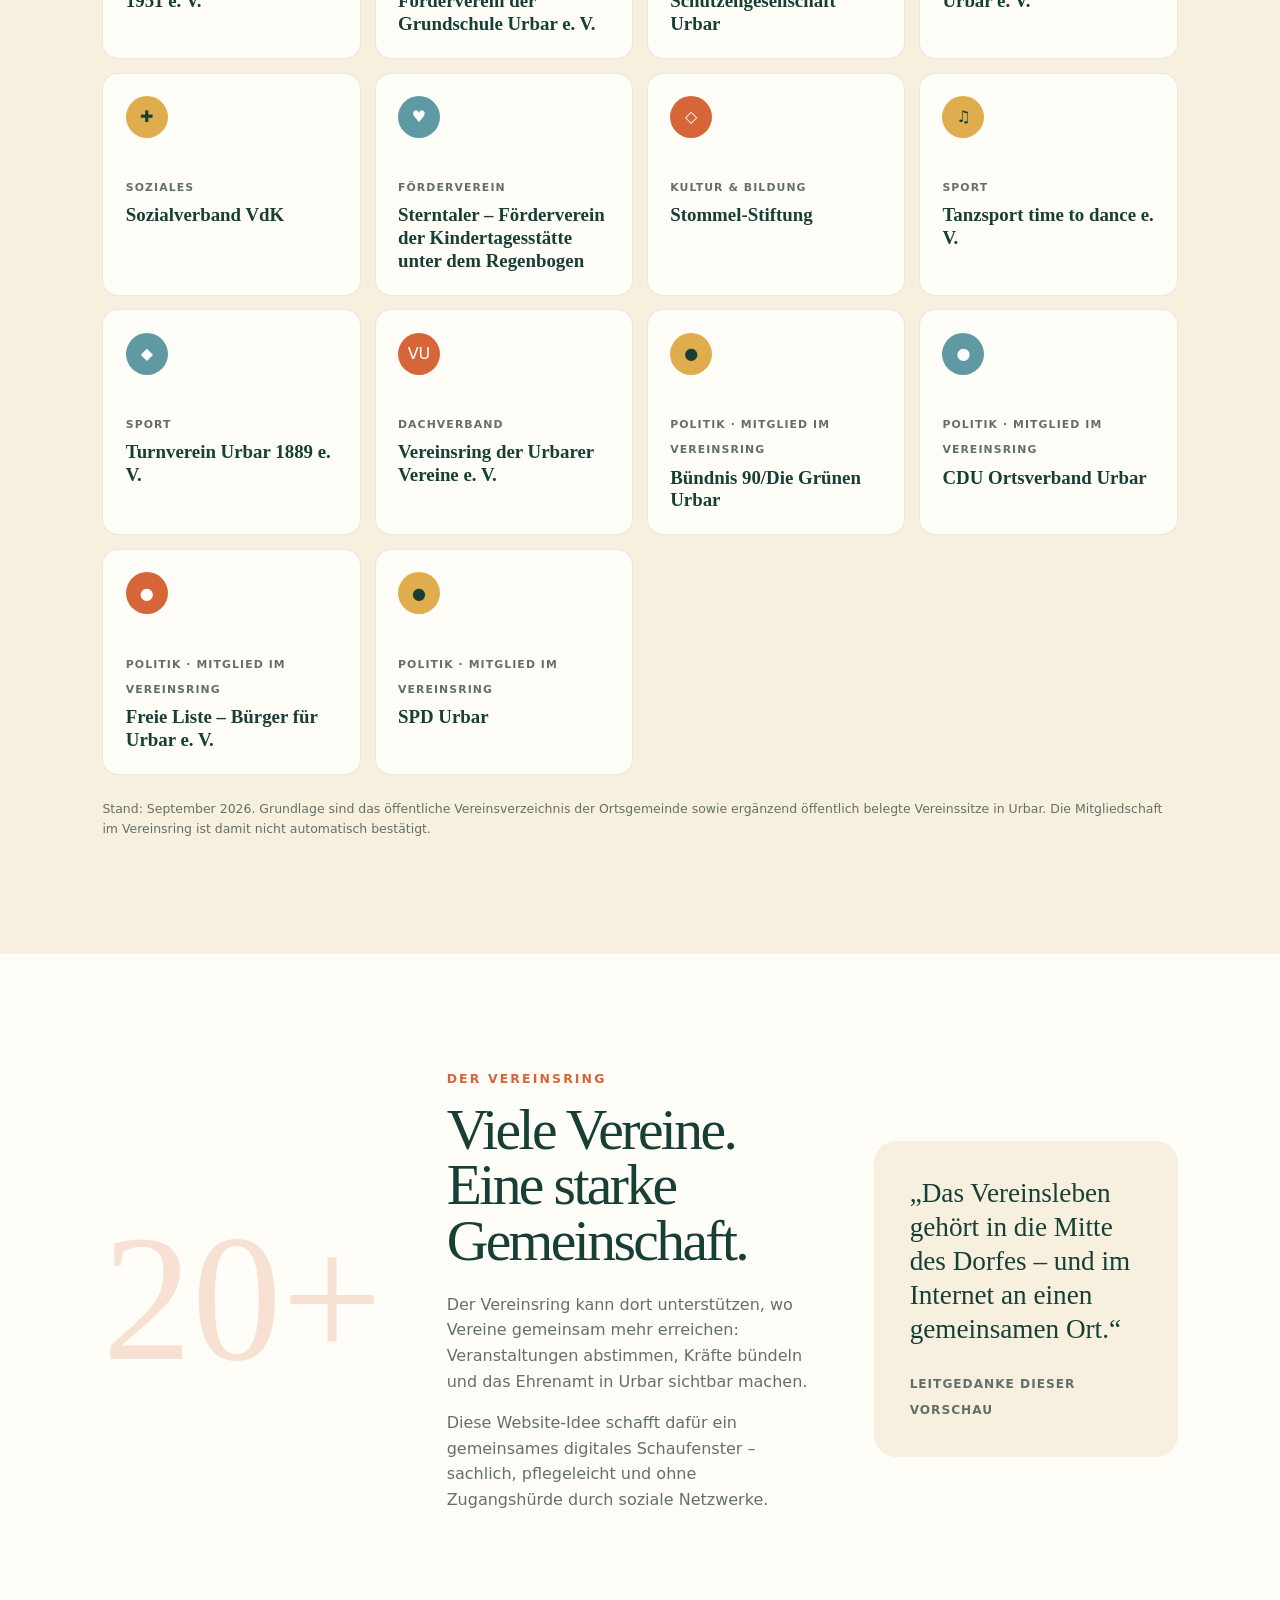
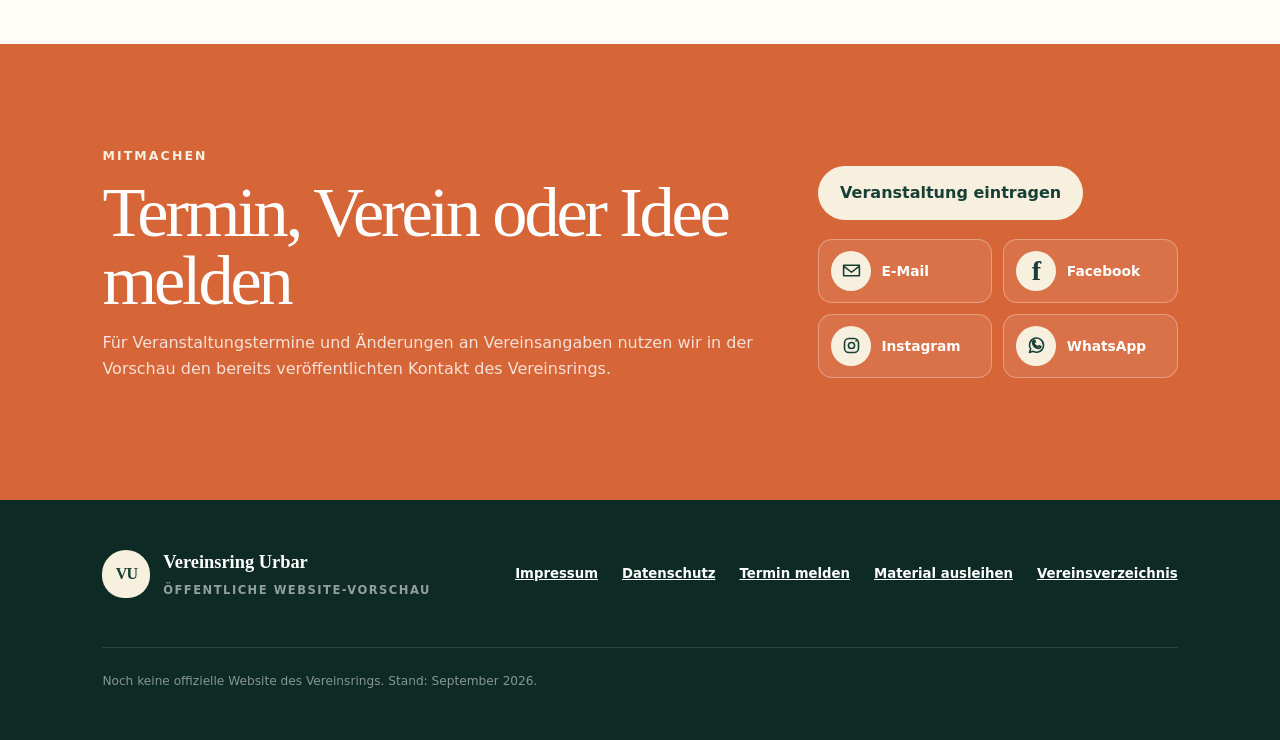
==== commit c620896e: "Aktionskarten für Tablet-Größen korrigieren" ====
--- a/index.html
+++ b/index.html
@@ -12,7 +12,7 @@
   <meta property="og:image" content="https://mpusceddu.github.io/vereinsring-urbar/assets/og-vereinsring-urbar.png">
   <title>Vereinsring Urbar · Öffentliche Vorschau</title>
   <link rel="icon" href="assets/favicon.svg" type="image/svg+xml">
-  <link rel="stylesheet" href="styles.css?v=20260906-1">
+  <link rel="stylesheet" href="styles.css?v=20260906-2">
   <script src="script.js?v=20260902-1" defer></script>
 </head>
 <body>
--- a/styles.css
+++ b/styles.css
@@ -104,9 +104,9 @@
 .role-card small { margin-top: auto; padding-top: 1.2rem; color: var(--ink); border-top: 1px solid var(--line); font-size: .76rem; font-weight: 750; overflow-wrap: anywhere; }
 
 .action-grid { display: grid; grid-template-columns: 1.5fr 1fr 1fr; gap: 1rem; }
-.action-card { min-height: 390px; position: relative; display: flex; flex-direction: column; justify-content: flex-end; padding: 2rem; color: var(--ink); background: var(--gold); border-radius: var(--radius); overflow: hidden; }
+.action-card { min-width: 0; min-height: 390px; position: relative; display: flex; flex-direction: column; justify-content: flex-end; padding: 2rem; color: var(--ink); background: var(--gold); border-radius: var(--radius); overflow: hidden; }
 .action-card:nth-child(3) { background: var(--sage); }
-.action-card h3 { margin: .5rem 0; font-family: Georgia, serif; font-size: 2.5rem; line-height: 1; }
+.action-card h3 { margin: .5rem 0; font-family: Georgia, serif; font-size: 2.5rem; line-height: 1; overflow-wrap: anywhere; hyphens: auto; }
 .action-card p { margin: .5rem 0 1.5rem; }
 .action-number { position: absolute; top: 1.5rem; right: 1.5rem; font-family: Georgia, serif; font-size: 2rem; }
 .status { font-size: .72rem; font-weight: 850; letter-spacing: .09em; text-transform: uppercase; }
@@ -226,7 +226,8 @@
   .event-grid { grid-template-columns: 1fr 1fr; }
   .event-featured { grid-column: 1 / -1; }
   .action-grid { grid-template-columns: 1fr 1fr; }
-  .action-image { grid-row: span 2; }
+  .action-image { grid-column: 1 / -1; grid-row: auto; }
+  .action-card h3 { font-size: clamp(2rem, 4vw, 2.5rem); }
   .club-grid { grid-template-columns: repeat(3, minmax(0, 1fr)); }
   .story-section { grid-template-columns: .5fr 1.5fr; }
   .story-section blockquote { grid-column: 2; }
